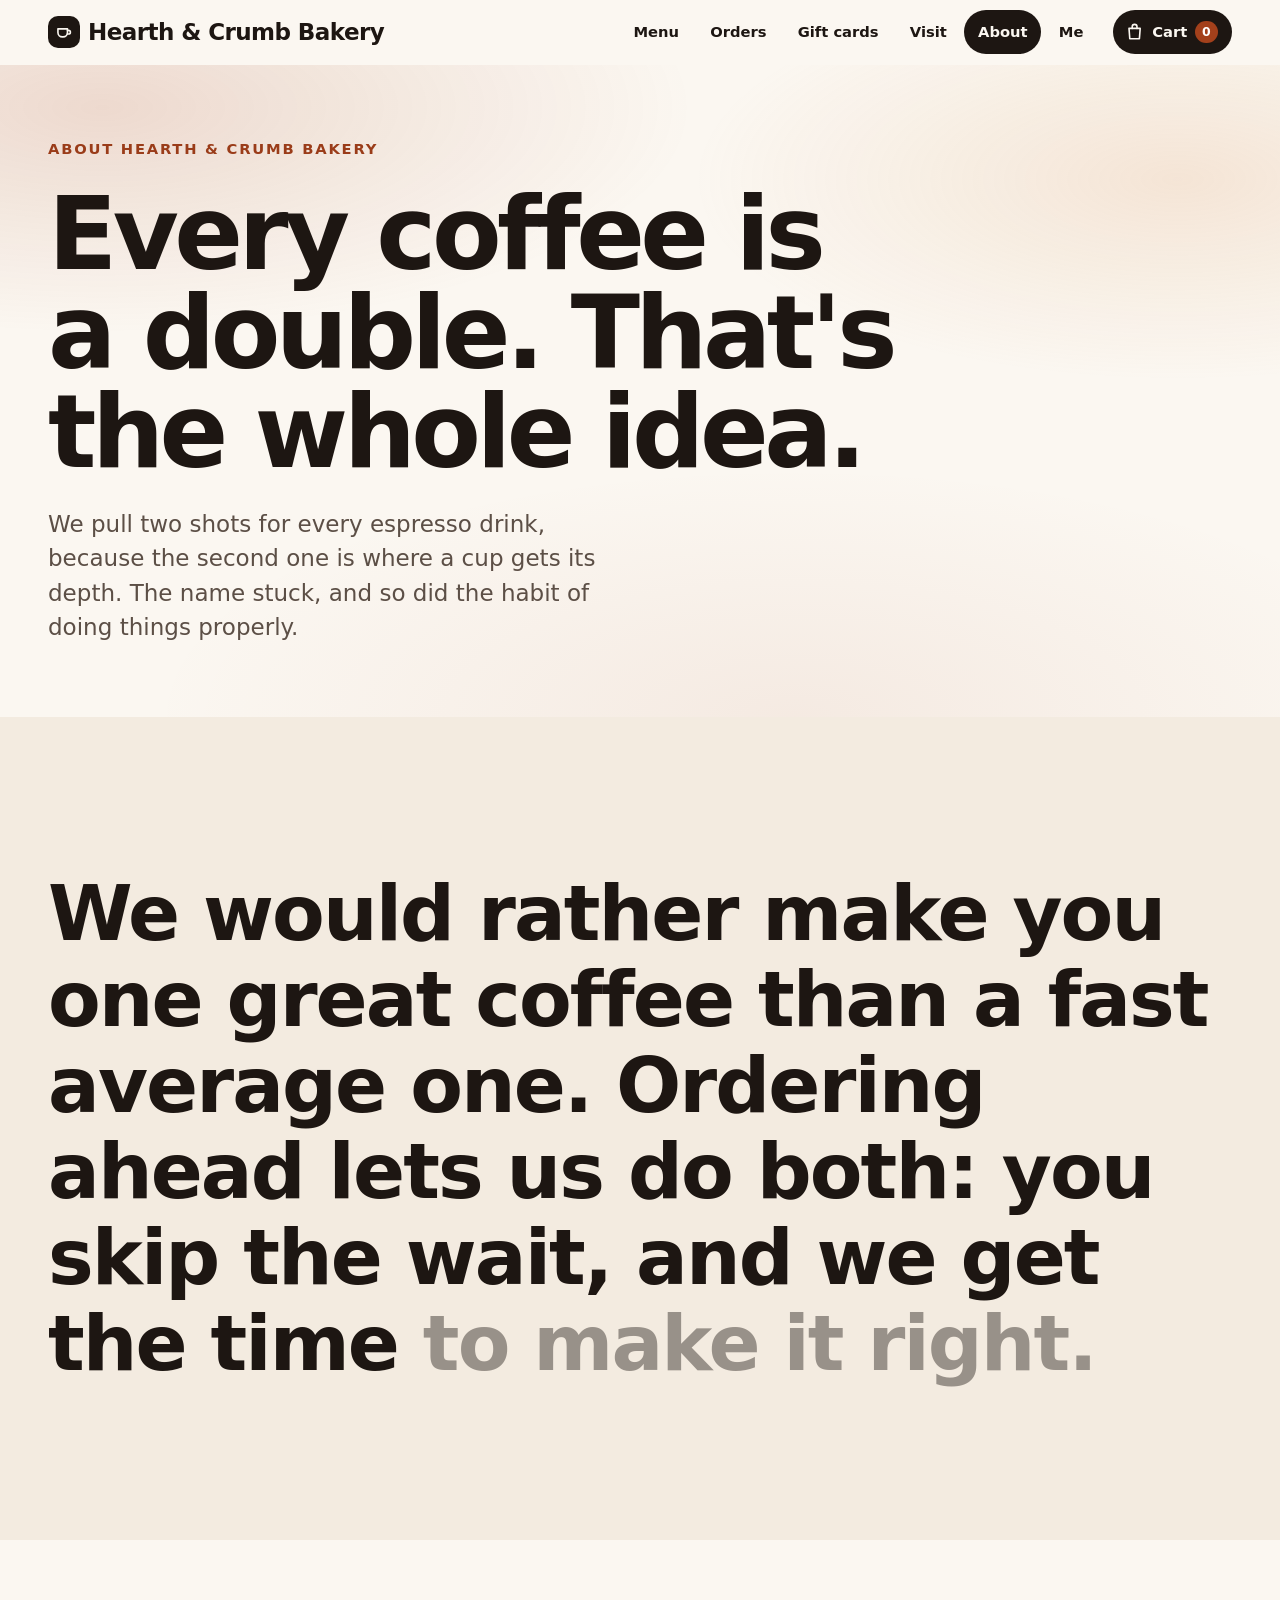
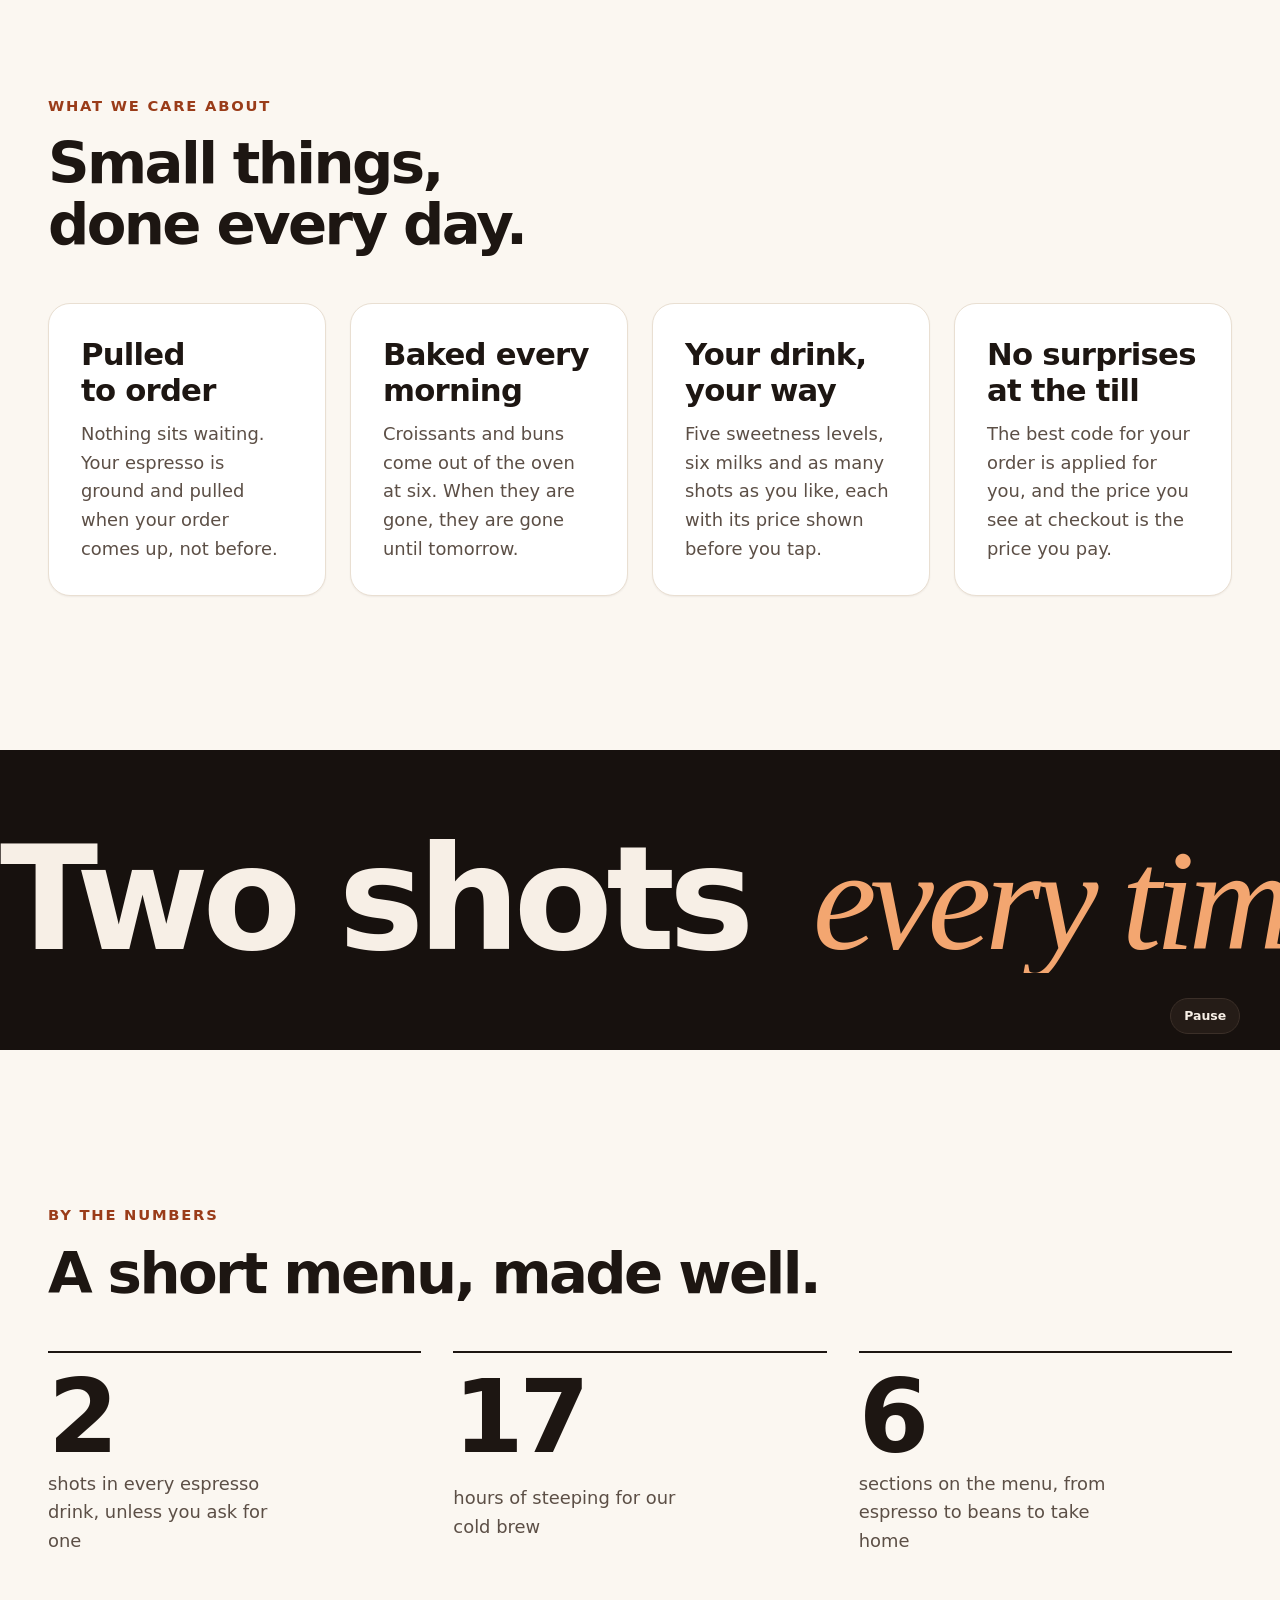
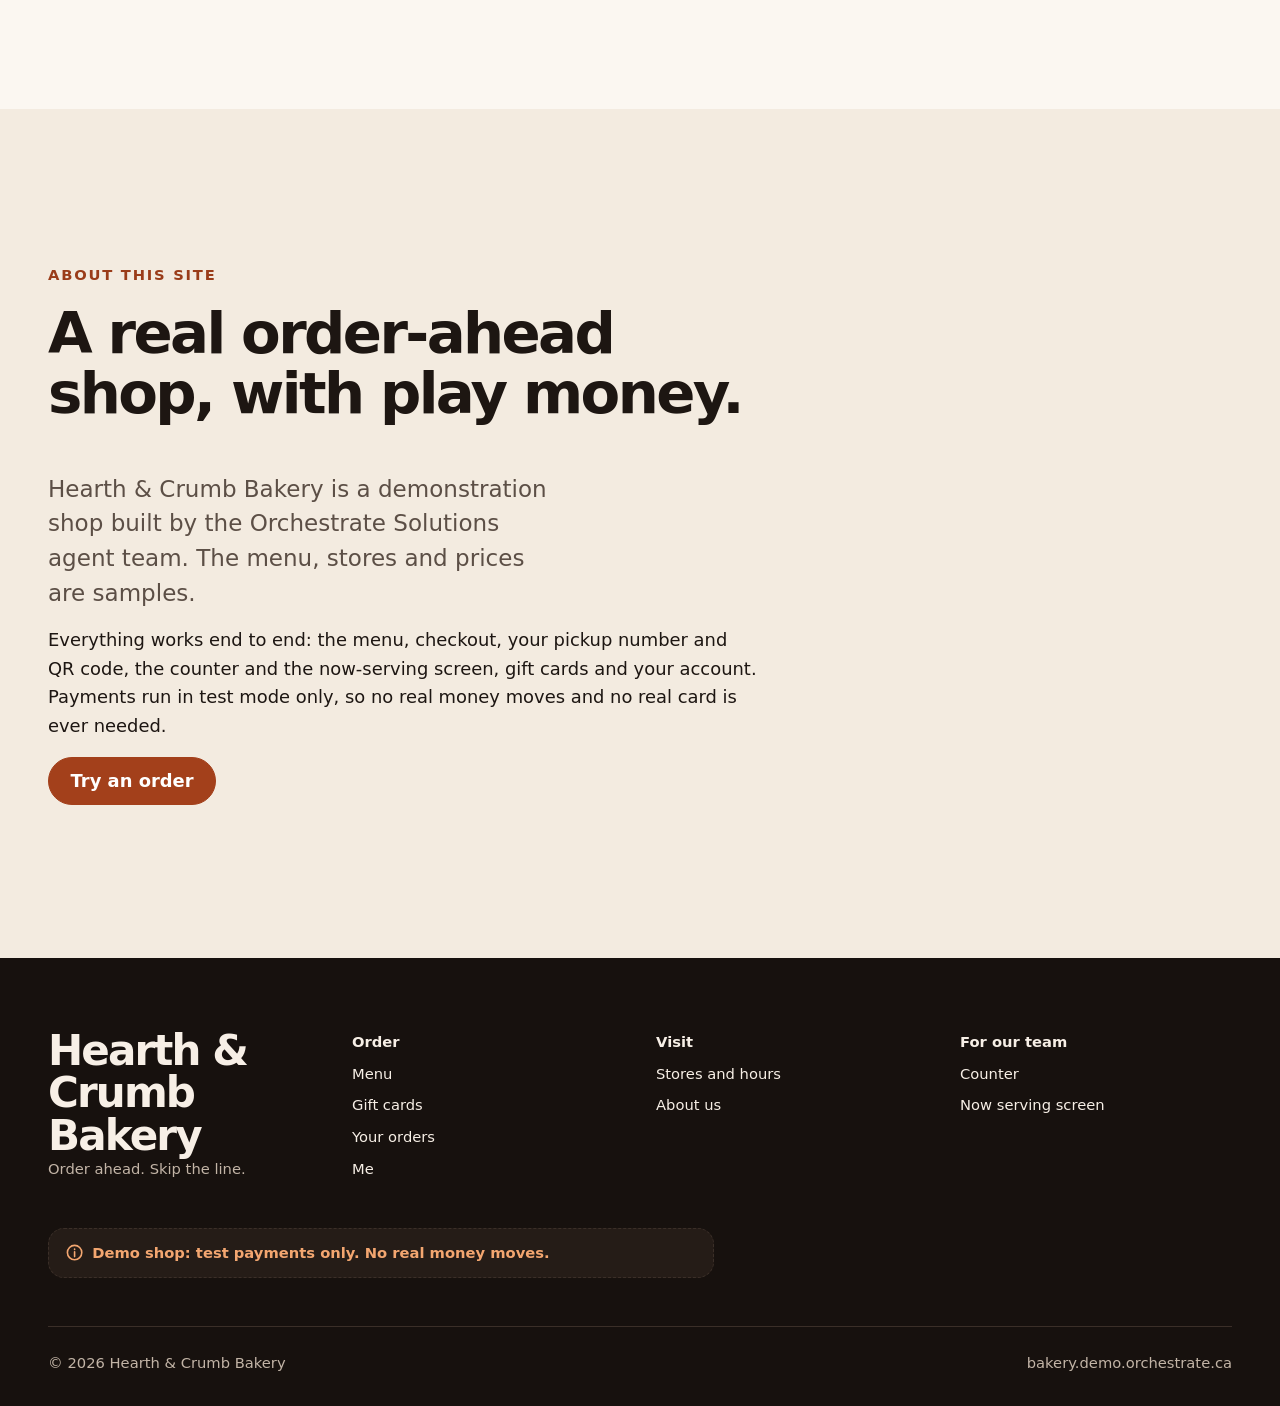
==== pages/about.html @ 9fc87c6e "Scaffold from the shop kit: pages, styles, scripts and the order-ahead shop" ====
<!doctype html>
<html lang="en">
<head>
  <meta charset="utf-8">
  <meta name="viewport" content="width=device-width, initial-scale=1, viewport-fit=cover">
  <title>About · Hearth & Crumb Bakery</title>
  <meta name="description" content="The story of Hearth & Crumb Bakery: why we pull every shot to order and built a way to skip the line.">
  <!-- "JavaScript on" before first paint (reveal effects start hidden instead of flashing), and a page-to-page
       transition the browser skips is not reported as an error. -->
  <script>document.documentElement.classList.add('js');addEventListener('pagereveal',function(e){var v=e.viewTransition;if(v){v.ready.catch(function(){});v.finished.catch(function(){});}});</script>
  <link rel="stylesheet" href="../css/tokens.css">
  <link rel="stylesheet" href="../css/layout.css">
  <link rel="stylesheet" href="../css/site.css">
  <link rel="stylesheet" href="../css/shop/core.css">
  <script src="../js/motion.js" defer></script>
  <script src="../js/nav.js" defer></script>
  <script src="../js/app.js" defer></script>
  <script src="../js/shop/core.js" defer></script>
  <script src="../js/shop/cart.js" defer></script>
</head>
<body data-tab="home">
  <a class="skip-link" href="#main">Skip to content</a>

  <!-- Page shell (UI/UX): the same header on every page. The tab bar on phones is drawn by js/shop/core.js. -->
  <header class="site-header">
    <div class="site-header__inner">
      <a class="brand" href="../index.html">
        <span class="brand__mark" aria-hidden="true"><svg viewBox="0 0 24 24" fill="none" stroke="currentColor" stroke-width="2.2" stroke-linecap="round" stroke-linejoin="round"><path d="M4 8h13v5a6 6 0 0 1-6 6h-1a6 6 0 0 1-6-6z"/><path d="M17 10h1.5a2.5 2.5 0 0 1 0 5H17"/></svg></span>
        Hearth & Crumb Bakery
      </a>
      <nav class="site-nav" aria-label="Main">
        <button class="nav-toggle" type="button" aria-expanded="false" aria-controls="site-menu" aria-label="Open the site menu"><span class="nav-toggle__bars"></span></button>
        <ul class="site-nav__list" id="site-menu">
          <li><a class="site-nav__link" href="menu.html">Menu</a></li>
          <li><a class="site-nav__link" href="order.html">Orders</a></li>
          <li><a class="site-nav__link" href="gift-cards.html">Gift cards</a></li>
          <li><a class="site-nav__link" href="visit.html">Visit</a></li>
          <li><a class="site-nav__link" href="about.html">About</a></li>
          <li><a class="site-nav__link" href="account.html">Me</a></li>
        </ul>
      </nav>
      <a class="cart-link" href="checkout.html" data-cart-open>
        <svg class="icon" viewBox="0 0 24 24" fill="none" stroke="currentColor" stroke-width="2" stroke-linecap="round" stroke-linejoin="round" aria-hidden="true"><path d="M5 8h14l-1 13H6z"/><path d="M9 8V6a3 3 0 0 1 6 0v2"/></svg>
        <span>Cart</span><span class="cart-link__count" data-cart-count>0</span>
      </a>
    </div>
  </header>

  <main id="main">
    <section class="hero page-hero" aria-labelledby="about-title">
      <div class="container hero__inner">
        <span class="kicker" data-reveal>About Hearth & Crumb Bakery</span>
        <h1 class="hero__title" id="about-title" data-split>Every coffee is a double. That's the whole idea.</h1>
        <p class="lead" data-reveal>We pull two shots for every espresso drink, because the second one is where a cup gets its depth. The name stuck, and so did the habit of doing things properly.</p>
      </div>
    </section>

    <section class="section section--soft" aria-label="What we believe">
      <div class="container">
        <p class="statement" data-fill>We would rather make you one great coffee than a fast average one. Ordering ahead lets us do both: you skip the wait, and we get the time to make it right.</p>
      </div>
    </section>

    <section class="section" aria-labelledby="care-title">
      <div class="container">
        <div class="section-head">
          <span class="kicker">What we care about</span>
          <h2 class="mask" id="care-title"><span class="mask__line"><span>Small things,</span></span> <span class="mask__line"><span>done every day.</span></span></h2>
        </div>
        <div class="grid" data-reveal-group>
          <article class="tile"><h3>Pulled to order</h3><p>Nothing sits waiting. Your espresso is ground and pulled when your order comes up, not before.</p></article>
          <article class="tile"><h3>Baked every morning</h3><p>Croissants and buns come out of the oven at six. When they are gone, they are gone until tomorrow.</p></article>
          <article class="tile"><h3>Your drink, your way</h3><p>Five sweetness levels, six milks and as many shots as you like, each with its price shown before you tap.</p></article>
          <article class="tile"><h3>No surprises at the till</h3><p>The best code for your order is applied for you, and the price you see at checkout is the price you pay.</p></article>
        </div>
      </div>
    </section>

    <section class="section section--dark marquee-band" data-marquee aria-label="Our habits">
      <div class="marquee">
        <div class="marquee__track">
          <div class="marquee__group"><span>Two shots</span><span>every time</span><span>Baked at six</span><span>no queue</span><span>Two shots</span><span>every time</span></div>
          <div class="marquee__group" aria-hidden="true"><span>Two shots</span><span>every time</span><span>Baked at six</span><span>no queue</span><span>Two shots</span><span>every time</span></div>
        </div>
      </div>
      <button class="marquee__toggle" type="button" data-marquee-toggle aria-pressed="false">Pause</button>
    </section>

    <section class="section" aria-labelledby="numbers-title">
      <div class="container">
        <div class="section-head">
          <span class="kicker">By the numbers</span>
          <h2 id="numbers-title" data-reveal>A short menu, made well.</h2>
        </div>
        <div class="stats" data-reveal-group>
          <div class="stat"><span class="stat__num" data-count>2</span><span class="stat__label">shots in every espresso drink, unless you ask for one</span></div>
          <div class="stat"><span class="stat__num" data-count>18</span><span class="stat__label">hours of steeping for our cold brew</span></div>
          <div class="stat"><span class="stat__num" data-count>6</span><span class="stat__label">sections on the menu, from espresso to beans to take home</span></div>
        </div>
      </div>
    </section>

    <section class="section section--soft" aria-labelledby="demo-title">
      <div class="container about-demo">
        <div class="section-head">
          <span class="kicker">About this site</span>
          <h2 id="demo-title" data-reveal>A real order-ahead shop, with play money.</h2>
        </div>
        <div class="stack" data-reveal>
          <p class="lead">Hearth & Crumb Bakery is a demonstration shop built by the Orchestrate Solutions agent team. The menu, stores and prices are samples.</p>
          <p>Everything works end to end: the menu, checkout, your pickup number and QR code, the counter and the now-serving screen, gift cards and your account. Payments run in test mode only, so no real money moves and no real card is ever needed.</p>
          <p><a class="btn btn--primary" href="menu.html">Try an order</a></p>
        </div>
      </div>
    </section>
  </main>

  <footer class="site-footer">
    <div class="container">
      <div class="footer-grid">
        <div><p class="footer-brand">Hearth & Crumb Bakery</p><p>Order ahead. Skip the line.</p></div>
        <div>
          <p class="footer-title">Order</p>
          <ul class="footer-list">
            <li><a class="link" href="menu.html">Menu</a></li>
            <li><a class="link" href="gift-cards.html">Gift cards</a></li>
            <li><a class="link" href="order.html">Your orders</a></li>
            <li><a class="link" href="account.html">Me</a></li>
          </ul>
        </div>
        <div>
          <p class="footer-title">Visit</p>
          <ul class="footer-list">
            <li><a class="link" href="visit.html">Stores and hours</a></li>
            <li><a class="link" href="about.html">About us</a></li>
          </ul>
        </div>
        <div>
          <p class="footer-title">For our team</p>
          <ul class="footer-list">
            <li><a class="link" href="counter.html">Counter</a></li>
            <li><a class="link" href="board.html">Now serving screen</a></li>
          </ul>
        </div>
      </div>
      <p class="demo-note"><svg class="icon" viewBox="0 0 24 24" fill="none" stroke="currentColor" stroke-width="2" stroke-linecap="round" aria-hidden="true"><circle cx="12" cy="12" r="9"/><path d="M12 11v6M12 7.5v.5"/></svg>Demo shop: test payments only. No real money moves.</p>
      <div class="footer-note"><span>&copy; <span data-year>2026</span> Hearth & Crumb Bakery</span><span>bakery.demo.orchestrate.ca</span></div>
    </div>
  </footer>
</body>
</html>
---- css/tokens.css ----
/* =====================================================================================================================
   tokens.css: the shop's whole look, as custom properties. Owner: Designer.

   This file replaces the base kit's tokens.css in a shop. Every stylesheet (layout.css, site.css and css/shop/*.css)
   reads ONLY these variables, so a new palette, type scale or motion feel is a change here and nowhere else.

   Contrast (WCAG AA) on --color-bg and --color-surface: --color-ink 16.7:1, --color-ink-muted 7.4:1,
   --color-accent-ink 6.5:1, white on --color-accent 6.3:1, --color-on-dark on --color-dark 16.4:1. --color-ink-faint
   (3.3:1) is for large type only. Gift card designs pair each background with an ink of 4.5:1 or more.
   ===================================================================================================================== */

:root {
  color-scheme: light;

  /* ---- Colour: warm paper, espresso neutrals and ONE accent (burnt caramel) -------------------------------------- */
  --color-bg: #fbf7f1;
  --color-surface: #ffffff;
  --color-surface-2: #f3ebe0;
  --color-ink: #1d1612;
  --color-ink-muted: #5c4f46;
  --color-ink-faint: #93857a;
  --color-line: #e9dfd2;
  --color-line-strong: #cbbcab;

  --color-accent: #a3401b;
  --color-accent-hover: #873416;
  --color-on-accent: #ffffff;
  --color-accent-soft: #f7e5d9;
  --color-accent-ink: #9a3c19;

  --color-dark: #17110e;
  --color-dark-2: #251c17;
  --color-on-dark: #f7efe6;
  --color-on-dark-muted: #c2b4a6;
  --color-accent-on-dark: #f3a670;
  --color-line-dark: #3b2f28;

  --color-success: #1b6a3d;  --color-success-soft: #e2f1e7;
  --color-warning: #875200;  --color-warning-soft: #fbefd6;
  --color-danger:  #b42318;  --color-danger-soft:  #fde8e5;

  --color-focus: #a3401b;
  --color-backdrop: rgb(23 17 14 / 0.52);
  --color-selection: #f3d3bd;

  --gradient-text: linear-gradient(100deg, var(--color-ink) 15%, var(--color-accent) 50%, var(--color-ink) 85%);
  --gradient-glow: radial-gradient(55% 45% at 15% 15%, rgb(163 64 27 / 0.16), transparent 70%),
                   radial-gradient(45% 40% at 85% 25%, rgb(214 148 92 / 0.18), transparent 70%),
                   radial-gradient(60% 50% at 60% 100%, rgb(163 64 27 / 0.07), transparent 70%);

  /* ---- Shop states ------------------------------------------------------------------------------------------------ */
  --color-status-received: var(--color-ink);
  --color-status-making: var(--color-warning);
  --color-status-making-soft: var(--color-warning-soft);
  --color-status-ready: var(--color-success);
  --color-status-ready-soft: var(--color-success-soft);
  --color-status-done: var(--color-ink-muted);
  --color-sold-out: var(--color-ink-muted);
  --color-badge: var(--color-ink);
  --color-on-badge: var(--color-bg);

  /* ---- Gift card designs (ids match shop/catalog.json giftCards.designs) ------------------------------------------- */
  --gift-default-bg: linear-gradient(140deg, #a3401b 0%, #5e2410 100%);
  --gift-default-ink: #fff7f0;
  --gift-thanks-bg: linear-gradient(140deg, #f7dcc3 0%, #eab184 100%);
  --gift-thanks-ink: #2b1a10;
  --gift-birthday-bg: linear-gradient(140deg, #7a1d3a 0%, #b83b62 100%);
  --gift-birthday-ink: #fff2f5;
  --gift-congrats-bg: linear-gradient(140deg, #123528 0%, #2c6549 100%);
  --gift-congrats-ink: #f1f7ec;
  --gift-break-bg: linear-gradient(140deg, #1d1612 0%, #4a3326 100%);
  --gift-break-ink: #f7efe6;

  /* ---- Type: system fonts only ------------------------------------------------------------------------------------ */
  --font-sans: system-ui, -apple-system, "Segoe UI", Roboto, "Helvetica Neue", Arial, sans-serif;
  --font-display: var(--font-sans);
  --font-serif: "Iowan Old Style", "Palatino Linotype", Palatino, "Book Antiqua", Georgia, serif;
  --font-mono: ui-monospace, "SF Mono", "Cascadia Mono", Consolas, "Liberation Mono", monospace;

  --step--2: clamp(0.72rem, 0.7rem + 0.1vw, 0.78rem);
  --step--1: clamp(0.84rem, 0.81rem + 0.15vw, 0.92rem);
  --step-0:  clamp(1rem, 0.96rem + 0.2vw, 1.12rem);
  --step-1:  clamp(1.18rem, 1.08rem + 0.45vw, 1.45rem);
  --step-2:  clamp(1.4rem, 1.2rem + 0.9vw, 1.95rem);
  --step-3:  clamp(1.7rem, 1.35rem + 1.6vw, 2.7rem);
  --step-4:  clamp(2.05rem, 1.45rem + 2.7vw, 3.7rem);
  --step-5:  clamp(2.5rem, 1.6rem + 4vw, 5rem);
  --step-6:  clamp(3rem, 1.7rem + 5.8vw, 6.5rem);
  --step-7:  clamp(3.6rem, 1.4rem + 9.5vw, 10rem);
  --step-story: clamp(1.5rem, 1.2rem + 1.2vw, 2.4rem);
  --step-pickup: clamp(5.5rem, 3rem + 14vw, 11rem);     /* the big pickup number */
  --step-board: clamp(3.5rem, 1rem + 8vw, 9rem);        /* numbers on the now-serving screen */

  --weight-regular: 400;
  --weight-medium: 500;
  --weight-semibold: 600;
  --weight-bold: 700;
  --weight-black: 800;

  --leading-tight: 1.02;
  --leading-snug: 1.18;
  --leading-body: 1.6;
  --tracking-display: -0.045em;
  --tracking-tight: -0.025em;
  --tracking-wide: 0.12em;

  /* ---- Space ------------------------------------------------------------------------------------------------------ */
  --space-3xs: 0.25rem;
  --space-2xs: 0.5rem;
  --space-xs: 0.75rem;
  --space-s: 1rem;
  --space-m: 1.5rem;
  --space-l: 2rem;
  --space-xl: 3rem;
  --space-2xl: 4.5rem;
  --space-3xl: 6.5rem;
  --section-space: clamp(5rem, 12vw, 10rem);
  --gutter: clamp(1rem, 4vw, 2.5rem);

  /* ---- Shape ------------------------------------------------------------------------------------------------------ */
  --radius-xs: 6px;
  --radius-s: 10px;
  --radius-m: 16px;
  --radius-l: 22px;
  --radius-xl: 30px;
  --radius-pill: 999px;

  --shadow-xs: 0 1px 2px rgb(29 22 18 / 0.06);
  --shadow-s: 0 1px 2px rgb(29 22 18 / 0.05), 0 4px 12px -4px rgb(29 22 18 / 0.12);
  --shadow-m: 0 2px 4px rgb(29 22 18 / 0.04), 0 14px 32px -12px rgb(29 22 18 / 0.24);
  --shadow-l: 0 4px 8px rgb(29 22 18 / 0.05), 0 30px 70px -24px rgb(29 22 18 / 0.42);
  --shadow-glow: 0 12px 36px -12px rgb(163 64 27 / 0.55);

  /* ---- Layout ----------------------------------------------------------------------------------------------------- */
  --container: 74rem;
  --container-narrow: 46rem;
  --container-app: 70rem;    /* app screens on a desktop: centred and comfortable */
  --measure: 65ch;
  --header-h: 4rem;
  --tabbar-h: 4.25rem;

  /* ---- Motion ----------------------------------------------------------------------------------------------------- */
  --ease-out: cubic-bezier(0.2, 0.7, 0.2, 1);
  --ease-in-out: cubic-bezier(0.65, 0, 0.35, 1);
  --dur-1: 160ms;
  --dur-2: 320ms;
  --dur-3: 700ms;
  --dur-4: 900ms;
  --stagger: 60ms;
  --marquee-speed: 52s;
  --rotate-every: 2200ms;
  --reveal-shift: 28px;
  --reveal-blur: 8px;

  /* ---- Layers ----------------------------------------------------------------------------------------------------- */
  --z-header: 50;
  --z-bar: 55;
  --z-tabbar: 60;
  --z-toast: 90;
  --z-progress: 100;
}
---- css/layout.css ----
/* =====================================================================================================================
   layout.css: the page shell (header, nav, footer, sections, grids) and the website standard's motion classes.
   Owner: UI/UX (together with js/nav.js and js/motion.js).

   Mobile first: the base rules are for a phone; wider screens add to them at 720px and 960px.
   Motion: hidden "before" states apply only when JavaScript runs (html.js) and the visitor allows motion, so every
   word is readable without JavaScript and with prefers-reduced-motion: reduce.
   ===================================================================================================================== */

/* ---- Containers ---------------------------------------------------------------------------------------------------- */
.container { width: min(100% - 2 * var(--gutter), var(--container)); margin-inline: auto; }
.container--narrow { width: min(100% - 2 * var(--gutter), var(--container-narrow)); margin-inline: auto; }

/* ---- Header and navigation --------------------------------------------------------------------------------------- */
.site-header {
  position: sticky;
  top: 0;
  z-index: var(--z-header);
  background: color-mix(in srgb, var(--color-bg) 86%, transparent);
  -webkit-backdrop-filter: saturate(1.4) blur(14px);
  backdrop-filter: saturate(1.4) blur(14px);
  border-bottom: 1px solid transparent;
  transition: border-color var(--dur-2) var(--ease-out), box-shadow var(--dur-2) var(--ease-out);
  view-transition-name: site-header;
}
.site-header.is-scrolled { border-bottom-color: var(--color-line); box-shadow: var(--shadow-xs); }
.site-header__inner {
  display: flex;
  flex-wrap: wrap;               /* without JavaScript the phone nav simply wraps under the brand */
  align-items: center;
  gap: var(--space-2xs) var(--space-s);
  min-height: var(--header-h);
  width: min(100% - 2 * var(--gutter), var(--container));
  margin-inline: auto;
}
.brand {
  display: inline-flex;
  align-items: center;
  gap: var(--space-2xs);
  margin-right: auto;
  color: var(--color-ink);
  font-weight: var(--weight-black);
  font-size: var(--step-1);
  letter-spacing: var(--tracking-tight);
  text-decoration: none;
  white-space: nowrap;
}
.brand:hover { color: var(--color-ink); }
.brand__mark {
  display: grid;
  place-items: center;
  width: 2rem; height: 2rem;
  border-radius: var(--radius-s);
  background: var(--color-ink);
  color: var(--color-bg);
}
.brand__mark svg { width: 1.1rem; height: 1.1rem; }

.site-nav { display: contents; }
.site-nav__list { display: flex; flex-wrap: wrap; gap: var(--space-3xs); list-style: none; margin: 0; padding: 0; }
.site-nav__link {
  display: inline-flex;
  align-items: center;
  min-height: 44px;
  padding: 0.4rem 0.85rem;
  border-radius: var(--radius-pill);
  color: var(--color-ink);
  font-weight: var(--weight-semibold);
  font-size: var(--step--1);
  text-decoration: none;
  transition: background-color var(--dur-1) var(--ease-out);
}
.site-nav__link:hover { background: var(--color-surface-2); color: var(--color-ink); }
.site-nav__link[aria-current="page"] { background: var(--color-ink); color: var(--color-bg); }

.nav-toggle {
  display: none;
  align-items: center;
  justify-content: center;
  width: 44px; height: 44px;
  border: 1px solid var(--color-line);
  border-radius: var(--radius-pill);
  background: var(--color-surface);
  color: var(--color-ink);
}
.nav-toggle__bars, .nav-toggle__bars::before, .nav-toggle__bars::after {
  display: block; width: 18px; height: 2px; border-radius: 2px; background: currentColor;
  transition: transform var(--dur-2) var(--ease-out), opacity var(--dur-1);
}
.nav-toggle__bars { position: relative; }
.nav-toggle__bars::before, .nav-toggle__bars::after { content: ""; position: absolute; left: 0; }
.nav-toggle__bars::before { transform: translateY(-6px); }
.nav-toggle__bars::after { transform: translateY(6px); }
.nav-toggle[aria-expanded="true"] .nav-toggle__bars { background: transparent; }
.nav-toggle[aria-expanded="true"] .nav-toggle__bars::before { transform: rotate(45deg); background: var(--color-ink); }
.nav-toggle[aria-expanded="true"] .nav-toggle__bars::after { transform: rotate(-45deg); background: var(--color-ink); }

/* Phones with JavaScript: the list folds into a panel under the header. */
@media (max-width: 959.98px) {
  .js .nav-toggle { display: inline-flex; order: 3; }
  .js .site-nav__list {
    position: absolute;
    top: 100%;
    left: 0; right: 0;
    flex-direction: column;
    gap: 0;
    padding: var(--space-2xs) var(--gutter) var(--space-s);
    background: var(--color-bg);
    border-bottom: 1px solid var(--color-line);
    box-shadow: var(--shadow-m);
    opacity: 0;
    transform: translateY(-8px);
    visibility: hidden;
    transition: opacity var(--dur-2) var(--ease-out), transform var(--dur-2) var(--ease-out), visibility 0s linear var(--dur-2);
  }
  .js .site-nav__list.is-open { opacity: 1; transform: none; visibility: visible; transition-delay: 0s; }
  .js .site-nav__link { width: 100%; min-height: 48px; font-size: var(--step-0); border-radius: var(--radius-s); }
}
@media (min-width: 960px) {
  .site-header__inner { flex-wrap: nowrap; }
  .site-nav__list { gap: var(--space-3xs); }
}

/* ---- Sections ----------------------------------------------------------------------------------------------------- */
main { display: block; }
.section { padding-block: var(--section-space); position: relative; }
.section--tight { padding-block: calc(var(--section-space) * 0.6); }
.section--soft { background: var(--color-surface-2); }
.section--dark, .on-dark { background: var(--color-dark); color: var(--color-on-dark); }
.section--dark .muted, .section--dark .lead, .on-dark .muted, .on-dark .lead { color: var(--color-on-dark-muted); }
.section--dark .kicker, .on-dark .kicker { color: var(--color-accent-on-dark); }
.section--dark a:not(.btn), .on-dark a:not(.btn) { color: var(--color-on-dark); }
.section-head { display: grid; gap: var(--space-s); margin-bottom: var(--space-xl); max-width: 52rem; }
.section-head--center { margin-inline: auto; text-align: center; justify-items: center; }

/* ---- Hero: full screen, headline revealed word by word ---------------------------------------------------------- */
.hero {
  position: relative;
  isolation: isolate;
  display: grid;
  align-content: center;
  min-height: 100vh;
  min-height: 100svh;
  padding-block: var(--space-2xl);
  overflow: hidden;
}
.hero::before {
  content: "";
  position: absolute;
  inset: -10% -10% 0;
  z-index: -1;
  background: var(--gradient-glow);
  pointer-events: none;
}
.hero__inner { display: grid; gap: var(--space-m); }
.hero__title { font-size: var(--step-6); line-height: 0.98; letter-spacing: var(--tracking-display); max-width: 15ch; }
.hero__actions { display: flex; flex-wrap: wrap; gap: var(--space-xs); margin-top: var(--space-2xs); }
.hero__scroll {
  position: absolute;
  left: 50%;
  bottom: var(--space-m);
  transform: translateX(-50%);
  font-size: var(--step--1);
  color: var(--color-ink-muted);
  text-decoration: none;
}

/* ---- Grids and tiles --------------------------------------------------------------------------------------------- */
.grid { display: grid; gap: var(--space-m); grid-template-columns: repeat(auto-fit, minmax(min(100%, 16rem), 1fr)); }
.grid--2 { grid-template-columns: repeat(auto-fit, minmax(min(100%, 22rem), 1fr)); }
.split { display: grid; gap: var(--space-xl); align-items: center; }
@media (min-width: 900px) { .split { grid-template-columns: 1fr 1fr; } }

.tile {
  display: grid;
  gap: var(--space-xs);
  align-content: start;
  padding: var(--space-l);
  border: 1px solid var(--color-line);
  border-radius: var(--radius-l);
  background: var(--color-surface);
  box-shadow: var(--shadow-xs);
  transition: transform var(--dur-2) var(--ease-out), box-shadow var(--dur-2) var(--ease-out);
}
.tile:hover { transform: translateY(-4px); box-shadow: var(--shadow-m); }
.tile h3 { font-size: var(--step-2); }
.tile .btn { justify-self: start; margin-top: var(--space-2xs); }
.tile p { color: var(--color-ink-muted); }
.section--dark .tile { background: var(--color-dark-2); border-color: var(--color-line-dark); }
.section--dark .tile p { color: var(--color-on-dark-muted); }

/* ---- Numbers that count up --------------------------------------------------------------------------------------- */
.stats { display: grid; gap: var(--space-l); grid-template-columns: repeat(auto-fit, minmax(min(100%, 13rem), 1fr)); }
.stat { display: grid; gap: var(--space-3xs); border-top: 2px solid currentColor; padding-top: var(--space-s); }
.stat__num {
  font-size: var(--step-6);
  font-weight: var(--weight-black);
  line-height: 0.95;
  letter-spacing: var(--tracking-display);
  font-variant-numeric: tabular-nums;
}
.stat__label { color: var(--color-ink-muted); max-width: 22ch; }
.section--dark .stat__label { color: var(--color-on-dark-muted); }

/* ---- Footer ------------------------------------------------------------------------------------------------------ */
.site-footer {
  background: var(--color-dark);
  color: var(--color-on-dark-muted);
  padding-block: var(--space-2xl) var(--space-l);
  font-size: var(--step--1);
}
.site-footer a { color: var(--color-on-dark); }
.footer-grid { display: grid; gap: var(--space-l); grid-template-columns: repeat(auto-fit, minmax(min(100%, 12rem), 1fr)); }
.footer-brand { color: var(--color-on-dark); font-size: var(--step-3); font-weight: var(--weight-black); letter-spacing: var(--tracking-display); line-height: 1; }
.footer-list { list-style: none; padding: 0; display: grid; gap: var(--space-2xs); }
.footer-title { color: var(--color-on-dark); font-weight: var(--weight-bold); margin-bottom: var(--space-2xs); }
.footer-note {
  display: flex; flex-wrap: wrap; justify-content: space-between; gap: var(--space-xs);
  margin-top: var(--space-xl); padding-top: var(--space-m);
  border-top: 1px solid var(--color-line-dark);
}

/* =====================================================================================================================
   Motion and signature moments (driven by js/motion.js)
   ===================================================================================================================== */

/* Reading-progress bar (motion.js adds it to marketing pages) */
.progress-bar {
  position: fixed;
  inset: 0 0 auto 0;
  z-index: var(--z-progress);
  height: 3px;
  background: var(--color-accent);
  transform-origin: 0 50%;
  transform: scaleX(var(--progress, 0));
  pointer-events: none;
}

/* Word and line wrappers created by motion.js */
.split-word { display: inline-block; }
.split-word > span { display: inline-block; }
.mask__line { display: block; overflow: hidden; padding-bottom: 0.08em; margin-bottom: -0.08em; }
.mask__line > span { display: block; }

/* The kinetic rotating word: only the current word takes space (no gap after short words); the others sit on top */
.rotator { position: relative; display: inline-block; white-space: nowrap; }
.rotator__word { display: inline-block; }
.rotator__word:not(.is-current) { position: absolute; left: 0; top: 0; visibility: hidden; }

/* Dark band with a giant, slow marquee */
.marquee-band { position: relative; padding-block: clamp(2.5rem, 6vw, 5rem); overflow: hidden; }
.marquee { overflow: hidden; }
.marquee__track { display: flex; width: max-content; }
.marquee__group {
  display: flex;
  flex-shrink: 0;
  align-items: baseline;
  gap: 0.45em;
  padding-right: 0.45em;
  font-size: var(--step-7);
  font-weight: var(--weight-black);
  letter-spacing: var(--tracking-display);
  line-height: 1;
  white-space: nowrap;
}
.marquee__group > span:nth-child(even) { color: var(--color-accent-on-dark); font-family: var(--font-serif); font-style: italic; font-weight: var(--weight-regular); }
.marquee__toggle {
  position: absolute;
  right: var(--gutter);
  bottom: var(--space-s);
  min-height: 36px;
  padding: 0.3rem 0.8rem;
  border: 1px solid var(--color-line-dark);
  border-radius: var(--radius-pill);
  background: var(--color-dark-2);
  color: var(--color-on-dark);
  font-size: var(--step--2);
  font-weight: var(--weight-bold);
}

/* A big statement paragraph whose words fill from muted to full colour as you scroll */
.statement {
  font-size: var(--step-4);
  font-weight: var(--weight-black);
  line-height: 1.12;
  letter-spacing: var(--tracking-tight);
  max-width: 26ch;
}
@media (min-width: 960px) { .statement { font-size: var(--step-5); max-width: 24ch; } }

/* Sticky scrollytelling: a giant changing word beside large step text */
.scrolly { display: grid; gap: var(--space-l); }
.scrolly__aside {
  position: sticky;
  top: var(--header-h);
  z-index: 1;
  padding-block: var(--space-s);
  background: var(--scrolly-bg, var(--color-bg));
}
.scrolly__word {
  display: block;
  font-size: var(--step-6);
  font-weight: var(--weight-black);
  letter-spacing: var(--tracking-display);
  line-height: 0.9;
}
.scrolly__count { display: block; margin-top: var(--space-2xs); font-size: var(--step--1); font-weight: var(--weight-bold); color: var(--color-ink-muted); }
.scrolly__steps { display: grid; gap: 0; list-style: none; margin: 0; padding: 0; }
.scrolly__step {
  display: grid;
  align-content: center;
  gap: var(--space-xs);
  min-height: 62vh;
  padding-block: var(--space-xl);
  font-size: var(--step-story);
  font-weight: var(--weight-bold);
  line-height: 1.22;
  letter-spacing: var(--tracking-tight);
}
.scrolly__step p { max-width: 24ch; }
.scrolly__step small { font-size: var(--step-0); font-weight: var(--weight-regular); color: var(--color-ink-muted); letter-spacing: 0; line-height: var(--leading-body); max-width: 40ch; }
@media (min-width: 900px) {
  .scrolly { grid-template-columns: minmax(0, 1fr) minmax(0, 1fr); gap: var(--space-2xl); }
  .scrolly__aside { top: calc(var(--header-h) + 12vh); align-self: start; padding: 0; background: none; }
  .scrolly__word { font-size: var(--step-7); }
  .scrolly__step { min-height: 60vh; }
  .scrolly__step:last-child { min-height: 45vh; }
}
.section--dark .scrolly__aside { --scrolly-bg: var(--color-dark); }
.section--soft .scrolly__aside { --scrolly-bg: var(--color-surface-2); }
.section--dark .scrolly__step small, .section--dark .scrolly__count { color: var(--color-on-dark-muted); }

/* ---- Before/after states: only with JavaScript and only when motion is allowed ------------------------------------ */
@media (prefers-reduced-motion: no-preference) {
  .js [data-reveal] {
    opacity: 0;
    transform: translateY(var(--reveal-shift));
    filter: blur(var(--reveal-blur));
    transition: opacity var(--dur-3) var(--ease-out), transform var(--dur-3) var(--ease-out), filter var(--dur-3) var(--ease-out);
    transition-delay: calc(var(--i, 0) * var(--stagger) * 1.5);
  }
  .js [data-reveal].is-in { opacity: 1; transform: none; filter: none; }

  .js [data-split]:not(.is-split) { opacity: 0; }
  .js [data-split] .split-word > span {
    opacity: 0;
    transform: translateY(0.5em);
    filter: blur(6px);
    transition: opacity var(--dur-4) var(--ease-out), transform var(--dur-4) var(--ease-out), filter var(--dur-4) var(--ease-out);
    transition-delay: calc(var(--i, 0) * var(--stagger));
  }
  .js [data-split].is-in .split-word > span { opacity: 1; transform: none; filter: none; }

  .js .mask .mask__line > span { transform: translateY(105%); transition: transform var(--dur-4) var(--ease-out); transition-delay: calc(var(--i, 0) * 110ms); }
  .js .mask.is-in .mask__line > span { transform: none; }

  .rotator__word { transition: opacity var(--dur-3) var(--ease-out), transform var(--dur-3) var(--ease-out), filter var(--dur-3) var(--ease-out); }
  .rotator__word:not(.is-current) { visibility: visible; opacity: 0; transform: translateY(0.45em); filter: blur(6px); }
  .rotator__word.is-leaving { transform: translateY(-0.45em); }

  .marquee__track { animation: marquee var(--marquee-speed) linear infinite; }
  .marquee.is-paused .marquee__track { animation-play-state: paused; }

  .js .statement .fill-word { opacity: 0.42; transition: opacity var(--dur-2) linear; }
  .js .statement .fill-word.is-lit { opacity: 1; }

  .js .scrolly__step { opacity: 0.38; transition: opacity var(--dur-3) var(--ease-out); }
  .js .scrolly__step.is-active { opacity: 1; }
  .scrolly__word.is-swapping { animation: word-in var(--dur-3) var(--ease-out); }

  .gradient-text--sweep { animation: sweep 6s var(--ease-in-out) infinite alternate; }

  [data-parallax] { will-change: transform; }
  @supports (animation-timeline: view()) {
    [data-parallax] { animation: parallax linear both; animation-timeline: view(); animation-range: cover; }
  }
}
@media (prefers-reduced-motion: reduce) {
  .marquee__track { flex-wrap: wrap; width: auto; }
  .marquee__group { flex-wrap: wrap; white-space: normal; font-size: var(--step-5); }
  .marquee__group[aria-hidden="true"], .marquee__toggle { display: none; }
}

@keyframes marquee { to { transform: translateX(-50%); } }
@keyframes word-in { from { opacity: 0; transform: translateY(18%); filter: blur(8px); } }
@keyframes sweep { from { background-position: 0% 50%; } to { background-position: 100% 50%; } }
@keyframes parallax { from { transform: translateY(var(--parallax-from, 6vh)); } to { transform: translateY(var(--parallax-to, -6vh)); } }
---- css/site.css ----
/* =====================================================================================================================
   site.css: base elements, type, links, buttons, forms and small utilities. Owner: Lead Developer.

   Reads only css/tokens.css variables. Page shell and motion live in css/layout.css (UI/UX).
   ===================================================================================================================== */

/* Page-to-page transitions on every page (same-origin navigations cross-fade where the browser supports it). */
@view-transition { navigation: auto; }

::view-transition-old(root),
::view-transition-new(root) { animation-duration: var(--dur-2); animation-timing-function: var(--ease-out); }

/* ---- Reset ---------------------------------------------------------------------------------------------------------- */
*, *::before, *::after { box-sizing: border-box; }
html { -webkit-text-size-adjust: 100%; text-size-adjust: 100%; }
body, h1, h2, h3, h4, p, figure, blockquote, dl, dd, ol, ul { margin: 0; }
ol[role="list"], ul[role="list"] { list-style: none; padding: 0; }
img, svg, video { display: block; max-width: 100%; }
svg { flex-shrink: 0; }
input, button, textarea, select { font: inherit; color: inherit; }
button { cursor: pointer; }
[hidden] { display: none !important; }

@media (prefers-reduced-motion: no-preference) {
  html { scroll-behavior: smooth; }   /* smooth anchor scrolling; never hijacks the scroll */
}
html { scroll-padding-top: calc(var(--header-h) + var(--space-s)); }

body {
  min-height: 100vh;
  min-height: 100svh;
  background: var(--color-bg);
  color: var(--color-ink);
  font-family: var(--font-sans);
  font-size: var(--step-0);
  line-height: var(--leading-body);
  text-rendering: optimizeLegibility;
  -webkit-font-smoothing: antialiased;
}

::selection { background: var(--color-selection); color: var(--color-ink); }

/* ---- Type ----------------------------------------------------------------------------------------------------------- */
h1, h2, h3, h4 {
  font-family: var(--font-display);
  font-weight: var(--weight-black);
  line-height: var(--leading-snug);
  letter-spacing: var(--tracking-tight);
  text-wrap: balance;
}
h1 { font-size: var(--step-5); line-height: var(--leading-tight); letter-spacing: var(--tracking-display); }
h2 { font-size: var(--step-4); line-height: 1.05; letter-spacing: var(--tracking-display); }
h3 { font-size: var(--step-2); }
h4 { font-size: var(--step-1); }
p, li { text-wrap: pretty; }
p { max-width: var(--measure); }
strong, b { font-weight: var(--weight-bold); }
small { font-size: var(--step--1); }

.display { font-size: var(--step-6); line-height: 0.98; letter-spacing: var(--tracking-display); font-weight: var(--weight-black); }
.lead { font-size: var(--step-1); line-height: 1.5; color: var(--color-ink-muted); max-width: 38ch; }
.kicker {
  display: inline-block;
  font-size: var(--step--1);
  font-weight: var(--weight-bold);
  letter-spacing: var(--tracking-wide);
  text-transform: uppercase;
  color: var(--color-accent-ink);
}
.muted { color: var(--color-ink-muted); }
.serif { font-family: var(--font-serif); font-weight: var(--weight-regular); font-style: italic; letter-spacing: -0.01em; }
.gradient-text {
  background: var(--gradient-text);
  background-size: 200% 100%;
  -webkit-background-clip: text;
  background-clip: text;
  color: transparent;
}
.tabular { font-variant-numeric: tabular-nums; }

/* ---- Links: a smooth underline that grows on hover ---------------------------------------------------------------- */
a { color: var(--color-accent-ink); text-underline-offset: 0.2em; text-decoration-thickness: 0.08em; }
a:hover { color: var(--color-accent-hover); }
.link {
  color: inherit;
  text-decoration: none;
  background: linear-gradient(currentColor, currentColor) no-repeat 0 100% / 0 0.08em;
  transition: background-size var(--dur-2) var(--ease-out);
}
.link:hover, .link:focus-visible { background-size: 100% 0.08em; color: inherit; }

/* ---- Focus: always visible for keyboard users ---------------------------------------------------------------------- */
:focus-visible { outline: 3px solid var(--color-focus); outline-offset: 3px; border-radius: var(--radius-xs); }
.on-dark :focus-visible, .section--dark :focus-visible { outline-color: var(--color-accent-on-dark); }

/* ---- Buttons ------------------------------------------------------------------------------------------------------- */
.btn {
  --btn-bg: var(--color-surface);
  --btn-ink: var(--color-ink);
  --btn-line: var(--color-line-strong);
  display: inline-flex;
  align-items: center;
  justify-content: center;
  gap: var(--space-2xs);
  min-height: 48px;
  padding: 0.75rem 1.35rem;
  border: 1px solid var(--btn-line);
  border-radius: var(--radius-pill);
  background: var(--btn-bg);
  color: var(--btn-ink);
  font-weight: var(--weight-bold);
  font-size: var(--step-0);
  line-height: 1.1;
  text-decoration: none;
  white-space: nowrap;
  transition: transform var(--dur-1) var(--ease-out), box-shadow var(--dur-2) var(--ease-out),
              background-color var(--dur-1) var(--ease-out);
}
.btn:hover { transform: translateY(-2px); box-shadow: var(--shadow-m); color: var(--btn-ink); }
.btn:active { transform: translateY(0) scale(0.98); box-shadow: none; }
.btn[disabled], .btn[aria-disabled="true"] { opacity: 0.5; cursor: not-allowed; transform: none; box-shadow: none; }
.btn--primary { --btn-bg: var(--color-accent); --btn-ink: var(--color-on-accent); --btn-line: var(--color-accent); }
.btn--primary:hover { --btn-bg: var(--color-accent-hover); box-shadow: var(--shadow-glow); }
.btn--ghost { --btn-bg: transparent; --btn-line: transparent; }
.btn--ghost:hover { --btn-bg: var(--color-surface-2); box-shadow: none; }
.btn--dark { --btn-bg: var(--color-ink); --btn-ink: var(--color-bg); --btn-line: var(--color-ink); }
.on-dark .btn, .section--dark .btn { --btn-bg: transparent; --btn-ink: var(--color-on-dark); --btn-line: var(--color-on-dark-muted); }
.on-dark .btn--primary, .section--dark .btn--primary { --btn-bg: var(--color-on-dark); --btn-ink: var(--color-dark); --btn-line: var(--color-on-dark); }

/* ---- Forms --------------------------------------------------------------------------------------------------------- */
label { font-weight: var(--weight-semibold); font-size: var(--step--1); }
input:not([type="radio"]):not([type="checkbox"]):not([type="range"]), select, textarea {
  width: 100%;
  min-height: 48px;
  padding: 0.7rem 0.9rem;
  border: 1px solid var(--color-line-strong);
  border-radius: var(--radius-s);
  background: var(--color-surface);
  color: var(--color-ink);
  font-size: max(16px, var(--step-0));   /* 16px+ stops phones zooming into fields */
  transition: border-color var(--dur-1) var(--ease-out), box-shadow var(--dur-1) var(--ease-out);
}
textarea { min-height: 6rem; resize: vertical; line-height: 1.5; }
input:focus-visible, select:focus-visible, textarea:focus-visible {
  outline: none;
  border-color: var(--color-accent);
  box-shadow: 0 0 0 4px var(--color-accent-soft);
}
input[aria-invalid="true"], select[aria-invalid="true"], textarea[aria-invalid="true"] { border-color: var(--color-danger); }
input[type="radio"], input[type="checkbox"] { accent-color: var(--color-accent); width: 1.15rem; height: 1.15rem; }
::placeholder { color: var(--color-ink-muted); opacity: 0.8; }
fieldset { border: 0; margin: 0; padding: 0; min-width: 0; }
legend { padding: 0; }

.field { display: grid; gap: var(--space-3xs); }
.field__hint { font-size: var(--step--1); color: var(--color-ink-muted); }
.field__error { font-size: var(--step--1); color: var(--color-danger); font-weight: var(--weight-semibold); }

/* ---- Utilities ----------------------------------------------------------------------------------------------------- */
.visually-hidden {
  position: absolute !important;
  width: 1px; height: 1px;
  padding: 0; margin: -1px;
  overflow: hidden;
  clip: rect(0 0 0 0);
  white-space: nowrap;
  border: 0;
}
.skip-link {
  position: absolute;
  left: var(--space-s);
  top: -100px;
  z-index: calc(var(--z-progress) + 1);
  padding: var(--space-2xs) var(--space-s);
  border-radius: var(--radius-s);
  background: var(--color-ink);
  color: var(--color-bg);
  font-weight: var(--weight-bold);
  text-decoration: none;
}
.skip-link:focus { top: var(--space-s); color: var(--color-bg); }
.icon { width: 1.25em; height: 1.25em; }
.nowrap { white-space: nowrap; }
.center { text-align: center; }
.center p, p.center { margin-inline: auto; }
.stack > * + * { margin-top: var(--flow, var(--space-s)); }
.noscript {
  margin: var(--space-m) auto;
  padding: var(--space-s) var(--space-m);
  max-width: var(--container-narrow);
  border-radius: var(--radius-m);
  background: var(--color-warning-soft);
  color: var(--color-warning);
  font-weight: var(--weight-semibold);
}
---- css/shop/core.css ----
/* =====================================================================================================================
   core.css: the shop's app shell and shared components. Owner: Lead Developer.

   Linked by every shop page after tokens.css, layout.css and site.css. Reads only css/tokens.css variables.
     - app shell: .app-main, .page-head, the header cart link, the bottom tab bar on phones (top nav on desktop)
     - sheets and drawers (<dialog class="sheet">, made by Shop.sheet in js/shop/core.js), toasts
     - buttons (extra sizes), chips, steppers, cards, badges, notices, totals, the store picker, the cart drawer lines
   Page-specific styles live in css/shop/<page>.css (menu, checkout, order, gifts).
   ===================================================================================================================== */

/* ---- App shell ------------------------------------------------------------------------------------------------- */
body.has-tabbar { padding-bottom: calc(var(--tabbar-h) + env(safe-area-inset-bottom, 0px)); }
html.has-sheet { overflow: hidden; }

.app-main {
  width: min(100% - 2 * var(--gutter), var(--container-app));
  margin-inline: auto;
  padding-block: var(--space-m) var(--space-2xl);
  min-height: 60vh;
}
.page-head { display: grid; gap: var(--space-2xs); margin-bottom: var(--space-m); }
.page-head h1 { font-size: var(--step-4); }
.page-head p { color: var(--color-ink-muted); }
.section-title { font-size: var(--step-2); margin-bottom: var(--space-s); }
.app-section + .app-section { margin-top: var(--space-xl); }

/* The header's cart link (in each page's HTML; js/shop/cart.js opens the drawer and keeps the count) */
.cart-link {
  position: relative;
  display: inline-flex;
  align-items: center;
  gap: var(--space-2xs);
  min-height: 44px;
  padding: 0.4rem 0.9rem 0.4rem 0.75rem;
  border-radius: var(--radius-pill);
  background: var(--color-ink);
  color: var(--color-bg);
  font-weight: var(--weight-bold);
  font-size: var(--step--1);
  text-decoration: none;
  order: 2;
  transition: transform var(--dur-1) var(--ease-out);
}
.cart-link:hover { color: var(--color-bg); transform: translateY(-1px); }
.cart-link .icon { width: 1.2rem; height: 1.2rem; }
.cart-link__count {
  min-width: 1.4rem;
  padding: 0 0.35rem;
  border-radius: var(--radius-pill);
  background: var(--color-accent);
  color: var(--color-on-accent);
  font-size: var(--step--2);
  line-height: 1.4rem;
  text-align: center;
}
.cart-link__count.is-bumped { animation: bump var(--dur-2) var(--ease-out); }
body[data-cart="off"] .cart-link { display: none; }
@media (min-width: 960px) { .cart-link { order: 4; } }

/* Bottom tab bar on phones (drawn by js/shop/core.js); desktop uses the header nav instead */
.tabbar {
  position: fixed;
  inset: auto 0 0 0;
  z-index: var(--z-tabbar);
  display: grid;
  grid-template-columns: repeat(4, 1fr);
  height: calc(var(--tabbar-h) + env(safe-area-inset-bottom, 0px));
  padding-bottom: env(safe-area-inset-bottom, 0px);
  background: color-mix(in srgb, var(--color-surface) 92%, transparent);
  -webkit-backdrop-filter: saturate(1.4) blur(16px);
  backdrop-filter: saturate(1.4) blur(16px);
  border-top: 1px solid var(--color-line);
  view-transition-name: tabbar;
}
.tabbar__item {
  position: relative;
  display: grid;
  place-items: center;
  align-content: center;
  gap: 2px;
  color: var(--color-ink-muted);
  font-size: var(--step--2);
  font-weight: var(--weight-bold);
  text-decoration: none;
}
.tabbar__item .icon { width: 1.5rem; height: 1.5rem; transition: transform var(--dur-1) var(--ease-out); }
.tabbar__item:hover { color: var(--color-ink); }
.tabbar__item:active .icon { transform: scale(0.9); }
.tabbar__item[aria-current="page"] { color: var(--color-accent-ink); }
.tabbar__item[aria-current="page"]::before {
  content: "";
  position: absolute;
  top: 0;
  width: 2rem;
  height: 3px;
  border-radius: 0 0 3px 3px;
  background: var(--color-accent);
}
.tabbar__item:focus-visible { outline-offset: -4px; }
.tabbar__dot { position: absolute; top: 0.7rem; left: calc(50% + 0.55rem); width: 0.55rem; height: 0.55rem; border-radius: 50%; background: var(--color-accent); }
@media (min-width: 960px) {
  .tabbar { display: none; }
  body.has-tabbar { padding-bottom: 0; }
}

/* ---- Buttons (site.css has .btn; these are the app's extra shapes) ---------------------------------------------- */
.btn--block { display: flex; width: 100%; }
.btn--lg { min-height: 56px; font-size: var(--step-1); padding-inline: 1.6rem; }
.btn--sm { min-height: 38px; padding: 0.4rem 0.9rem; font-size: var(--step--1); }
.btn--danger { --btn-ink: var(--color-danger); --btn-line: var(--color-danger); }
.btn--danger:hover { --btn-bg: var(--color-danger-soft); }
.btn--soft { --btn-bg: var(--color-surface-2); --btn-line: transparent; }
.btn .icon { width: 1.2em; height: 1.2em; }
.btn__price { margin-left: auto; padding-left: var(--space-s); font-variant-numeric: tabular-nums; }
.btn.is-busy { pointer-events: none; opacity: 0.75; }
.btn.is-busy::after {
  content: "";
  width: 1em; height: 1em;
  border: 2px solid currentColor;
  border-right-color: transparent;
  border-radius: 50%;
  animation: spin 0.8s linear infinite;
}
.icon-btn {
  display: inline-grid;
  place-items: center;
  width: 44px; height: 44px;
  border: 1px solid var(--color-line);
  border-radius: var(--radius-pill);
  background: var(--color-surface);
  color: var(--color-ink);
  transition: transform var(--dur-1) var(--ease-out), background-color var(--dur-1);
}
.icon-btn:hover { background: var(--color-surface-2); }
.icon-btn:active { transform: scale(0.94); }
.icon-btn[disabled] { opacity: 0.4; cursor: not-allowed; }
.icon-btn--accent { background: var(--color-accent); border-color: var(--color-accent); color: var(--color-on-accent); }
.icon-btn--accent:hover { background: var(--color-accent-hover); }
.link-btn {
  padding: 0;
  border: 0;
  background: none;
  color: var(--color-accent-ink);
  font-weight: var(--weight-bold);
  text-decoration: underline;
  text-underline-offset: 0.2em;
  min-height: 32px;
}

/* ---- Chips: filters, store chip, option choices (a label around a hidden radio/checkbox) ----------------------- */
.chips { display: flex; flex-wrap: wrap; gap: var(--space-2xs); }
.chip {
  position: relative;
  display: inline-flex;
  align-items: center;
  gap: 0.45rem;
  min-height: 44px;
  padding: 0.45rem 0.95rem;
  border: 1px solid var(--color-line-strong);
  border-radius: var(--radius-pill);
  background: var(--color-surface);
  color: var(--color-ink);
  font-weight: var(--weight-semibold);
  font-size: var(--step--1);
  line-height: 1.2;
  text-decoration: none;
  cursor: pointer;
  user-select: none;
  transition: background-color var(--dur-1) var(--ease-out), border-color var(--dur-1), transform var(--dur-1) var(--ease-out);
}
.chip:hover { border-color: var(--color-ink); color: var(--color-ink); }
.chip:active { transform: scale(0.97); }
.chip input { position: absolute; opacity: 0; width: 1px; height: 1px; pointer-events: none; }
.chip:has(input:focus-visible) { outline: 3px solid var(--color-focus); outline-offset: 2px; }
.chip[aria-pressed="true"], .chip[aria-current="true"], .chip:has(input:checked) {
  background: var(--color-ink);
  border-color: var(--color-ink);
  color: var(--color-bg);
}
.chip:has(input:disabled), .chip[aria-disabled="true"] { opacity: 0.45; cursor: not-allowed; text-decoration: line-through; }
.chip__price { color: var(--color-ink-muted); font-weight: var(--weight-medium); font-variant-numeric: tabular-nums; }
.chip:has(input:checked) .chip__price, .chip[aria-pressed="true"] .chip__price { color: inherit; opacity: 0.8; }
.chip .icon { width: 1.1rem; height: 1.1rem; }
.chip--soft { background: var(--color-surface-2); border-color: transparent; }

/* ---- Stepper: [-] 2 [+] -------------------------------------------------------------------------------------- */
.stepper {
  display: inline-flex;
  align-items: center;
  border: 1px solid var(--color-line-strong);
  border-radius: var(--radius-pill);
  background: var(--color-surface);
}
.stepper button {
  display: grid;
  place-items: center;
  width: 44px; height: 44px;
  border: 0;
  border-radius: var(--radius-pill);
  background: none;
  color: var(--color-ink);
}
.stepper button:hover { background: var(--color-surface-2); }
.stepper button[disabled] { opacity: 0.35; cursor: not-allowed; }
.stepper__value { min-width: 2ch; text-align: center; font-weight: var(--weight-bold); font-variant-numeric: tabular-nums; }
.stepper--sm button { width: 36px; height: 36px; }

/* ---- Cards, lists, badges ------------------------------------------------------------------------------------ */
.card {
  display: grid;
  gap: var(--space-xs);
  padding: var(--space-m);
  border: 1px solid var(--color-line);
  border-radius: var(--radius-l);
  background: var(--color-surface);
  box-shadow: var(--shadow-xs);
}
.card--soft { background: var(--color-surface-2); border-color: transparent; box-shadow: none; }
.card--dark { background: var(--color-dark); border-color: var(--color-dark); color: var(--color-on-dark); }
.card--dark .muted { color: var(--color-on-dark-muted); }
.card__title { font-size: var(--step-1); letter-spacing: var(--tracking-tight); }
.card__row { display: flex; align-items: center; justify-content: space-between; gap: var(--space-s); }
.row { display: flex; align-items: center; gap: var(--space-xs); flex-wrap: wrap; }
.row--between { justify-content: space-between; }
.list { list-style: none; margin: 0; padding: 0; }
.list > li + li { border-top: 1px solid var(--color-line); }

.badge {
  display: inline-flex;
  align-items: center;
  gap: 0.3rem;
  padding: 0.18rem 0.6rem;
  border-radius: var(--radius-pill);
  background: var(--color-badge);
  color: var(--color-on-badge);
  font-size: var(--step--2);
  font-weight: var(--weight-bold);
  letter-spacing: 0.02em;
  white-space: nowrap;
}
.badge--accent { background: var(--color-accent); color: var(--color-on-accent); }
.badge--soft { background: var(--color-accent-soft); color: var(--color-accent-ink); }
.badge--muted { background: var(--color-surface-2); color: var(--color-ink-muted); }
.badge--ready { background: var(--color-status-ready-soft); color: var(--color-status-ready); }
.badge--making { background: var(--color-status-making-soft); color: var(--color-status-making); }
.tag {
  display: inline-block;
  padding: 0.1rem 0.5rem;
  border: 1px solid var(--color-line-strong);
  border-radius: var(--radius-pill);
  color: var(--color-ink-muted);
  font-size: var(--step--2);
  font-weight: var(--weight-semibold);
}
.status-dot { display: inline-flex; align-items: center; gap: 0.35rem; font-weight: var(--weight-bold); }
.status-dot::before { content: ""; width: 0.55rem; height: 0.55rem; border-radius: 50%; background: currentColor; }
.status-dot.is-open { color: var(--color-success); }
.status-dot.is-closed { color: var(--color-danger); }
.status-dot.is-soon { color: var(--color-warning); }

/* ---- Notices and the honest demo label ------------------------------------------------------------------------ */
.notice {
  display: grid;
  gap: var(--space-2xs);
  padding: var(--space-s) var(--space-m);
  border-radius: var(--radius-m);
  background: var(--color-surface-2);
  color: var(--color-ink);
}
.notice p { max-width: none; }
.notice .btn { justify-self: start; }
.notice--info { background: var(--color-accent-soft); color: var(--color-accent-ink); }
.notice--success { background: var(--color-success-soft); color: var(--color-success); }
.notice--warning { background: var(--color-warning-soft); color: var(--color-warning); }
.notice--danger { background: var(--color-danger-soft); color: var(--color-danger); }
.demo-note {
  display: flex;
  align-items: center;
  gap: var(--space-2xs);
  padding: var(--space-xs) var(--space-s);
  border: 1px dashed var(--color-warning);
  border-radius: var(--radius-m);
  background: var(--color-warning-soft);
  color: var(--color-warning);
  font-size: var(--step--1);
  font-weight: var(--weight-bold);
}
.demo-note .icon { width: 1.2rem; height: 1.2rem; }
.site-footer .demo-note { margin-top: var(--space-xl); border-color: var(--color-line-dark); background: var(--color-dark-2); color: var(--color-accent-on-dark); }

.empty { display: grid; justify-items: center; gap: var(--space-s); padding: var(--space-2xl) var(--space-m); text-align: center; }
.empty .icon { width: 2.5rem; height: 2.5rem; color: var(--color-ink-faint); }
.empty p { color: var(--color-ink-muted); }
.skeleton { border-radius: var(--radius-m); background: var(--color-surface-2); min-height: 5rem; animation: pulse 1.4s ease-in-out infinite; }
.skeleton + .skeleton { margin-top: var(--space-s); }
.skeleton--tall { min-height: 14rem; }

/* ---- Price breakdown (cart drawer, checkout, order page) ------------------------------------------------------ */
.totals { display: grid; gap: var(--space-2xs); margin: 0; font-variant-numeric: tabular-nums; }
.totals > div { display: flex; justify-content: space-between; gap: var(--space-s); }
.totals dt { color: var(--color-ink-muted); }
.totals dd { margin: 0; font-weight: var(--weight-semibold); white-space: nowrap; }
.totals .is-discount dd { color: var(--color-success); }
.totals .is-total { padding-top: var(--space-2xs); border-top: 1px solid var(--color-line); font-size: var(--step-1); }
.totals .is-total dt, .totals .is-total dd { color: var(--color-ink); font-weight: var(--weight-black); }
.price { font-weight: var(--weight-bold); font-variant-numeric: tabular-nums; }
.est { color: var(--color-success); font-size: var(--step--1); font-weight: var(--weight-semibold); }

/* ---- Sheets: <dialog class="sheet"> ------------------------------------------------------------------------- */
dialog.sheet {
  width: 100%;
  max-width: none;
  max-height: 100%;
  margin: auto 0 0;
  padding: 0;
  border: 0;
  background: transparent;
  color: var(--color-ink);
  overflow: visible;
}
dialog.sheet::backdrop { background: var(--color-backdrop); }
.sheet__panel {
  display: flex;
  flex-direction: column;
  max-height: 92vh;
  max-height: 92svh;
  border-radius: var(--radius-xl) var(--radius-xl) 0 0;
  background: var(--color-surface);
  box-shadow: var(--shadow-l);
  padding-bottom: env(safe-area-inset-bottom, 0px);
}
.sheet__panel::before {    /* the grab handle on phones */
  content: "";
  align-self: center;
  width: 2.5rem;
  height: 4px;
  margin-top: var(--space-2xs);
  border-radius: 4px;
  background: var(--color-line-strong);
}
.sheet__head { display: flex; align-items: center; justify-content: space-between; gap: var(--space-s); padding: var(--space-xs) var(--space-m) var(--space-2xs); }
.sheet__title { font-size: var(--step-2); }
.sheet__body { padding: var(--space-2xs) var(--space-m) var(--space-m); overflow-y: auto; overscroll-behavior: contain; }
.sheet__foot { padding: var(--space-s) var(--space-m); border-top: 1px solid var(--color-line); background: var(--color-surface); border-radius: 0 0 var(--radius-xl) var(--radius-xl); }
.sheet__lead { margin-bottom: var(--space-s); }

@media (prefers-reduced-motion: no-preference) {
  dialog.sheet[open] .sheet__panel { animation: sheet-up var(--dur-2) var(--ease-out); }
  dialog.sheet[open]::backdrop { animation: fade-in var(--dur-2) var(--ease-out); }
  dialog.sheet.is-closing .sheet__panel { animation: sheet-down 200ms ease-in forwards; }
  dialog.sheet.is-closing::backdrop { animation: fade-out 200ms ease-in forwards; }
}
@media (min-width: 720px) {
  dialog.sheet { margin: auto; width: min(92vw, 36rem); }
  .sheet__panel { max-height: 88vh; border-radius: var(--radius-xl); }
  .sheet__panel::before { display: none; }
  .sheet__head { padding-top: var(--space-m); }
  @media (prefers-reduced-motion: no-preference) {
    dialog.sheet[open] .sheet__panel { animation-name: pop-in; }
    dialog.sheet.is-closing .sheet__panel { animation-name: pop-out; }
  }
}
/* The cart is a drawer from the right on a desktop */
@media (min-width: 960px) {
  dialog.sheet--drawer { margin: 0 0 0 auto; width: min(92vw, 28rem); height: 100%; max-height: 100%; }
  dialog.sheet--drawer .sheet__panel { height: 100%; max-height: 100%; border-radius: var(--radius-xl) 0 0 var(--radius-xl); }
  dialog.sheet--drawer .sheet__foot { border-radius: 0 0 0 var(--radius-xl); margin-top: auto; }
  @media (prefers-reduced-motion: no-preference) {
    dialog.sheet--drawer[open] .sheet__panel { animation-name: drawer-in; }
    dialog.sheet--drawer.is-closing .sheet__panel { animation-name: drawer-out; }
  }
}

/* ---- Store picker -------------------------------------------------------------------------------------------- */
.store-list { display: grid; gap: var(--space-xs); }
.store-option {
  display: flex;
  align-items: center;
  gap: var(--space-s);
  width: 100%;
  padding: var(--space-s);
  border: 1px solid var(--color-line);
  border-radius: var(--radius-m);
  background: var(--color-surface);
  text-align: left;
  transition: border-color var(--dur-1), box-shadow var(--dur-1);
}
.store-option:hover { border-color: var(--color-ink); }
.store-option[aria-pressed="true"] { border-color: var(--color-accent); box-shadow: 0 0 0 2px var(--color-accent); }
.store-option__main { display: grid; gap: 2px; flex: 1; }
.store-option__name { font-weight: var(--weight-black); font-size: var(--step-1); letter-spacing: var(--tracking-tight); }
.store-option__area, .store-option__meta { color: var(--color-ink-muted); font-size: var(--step--1); }
.store-option__km { font-weight: var(--weight-bold); font-variant-numeric: tabular-nums; }
.store-option__check { display: grid; place-items: center; width: 1.6rem; height: 1.6rem; border-radius: 50%; color: transparent; border: 1px solid var(--color-line-strong); }
.store-option[aria-pressed="true"] .store-option__check { background: var(--color-accent); border-color: var(--color-accent); color: var(--color-on-accent); }
.store-option__check .icon { width: 1rem; height: 1rem; }

/* ---- Cart drawer (js/shop/cart.js) --------------------------------------------------------------------------- */
.cart-store { display: flex; align-items: center; gap: var(--space-2xs); margin-bottom: var(--space-s); color: var(--color-ink-muted); font-size: var(--step--1); }
.cart-lines { list-style: none; margin: 0; padding: 0; }
.cart-line { display: grid; grid-template-columns: 1fr auto; gap: var(--space-2xs) var(--space-s); padding-block: var(--space-s); }
.cart-line + .cart-line { border-top: 1px solid var(--color-line); }
.cart-line__name { font-weight: var(--weight-bold); }
.cart-line__opts, .cart-line__note { color: var(--color-ink-muted); font-size: var(--step--1); }
.cart-line__price { font-weight: var(--weight-bold); font-variant-numeric: tabular-nums; text-align: right; }
.cart-line__controls { grid-column: 1 / -1; display: flex; align-items: center; justify-content: space-between; }
.addon {
  display: flex;
  align-items: center;
  gap: var(--space-s);
  margin-top: var(--space-s);
  padding: var(--space-s);
  border-radius: var(--radius-m);
  background: var(--color-accent-soft);
}
.addon__text { flex: 1; display: grid; font-size: var(--step--1); color: var(--color-accent-ink); }
.addon__text strong { color: var(--color-ink); font-size: var(--step-0); }
.cart-foot { display: grid; gap: var(--space-s); }

/* ---- Toasts --------------------------------------------------------------------------------------------------- */
.toasts {
  position: fixed;
  top: calc(var(--header-h) + var(--space-2xs));
  left: 50%;
  z-index: var(--z-toast);
  display: grid;
  gap: var(--space-2xs);
  width: min(92vw, 26rem);
  transform: translateX(-50%);
  pointer-events: none;
}
.toast {
  display: flex;
  align-items: center;
  gap: var(--space-xs);
  padding: var(--space-xs) var(--space-s);
  border-radius: var(--radius-m);
  background: var(--color-ink);
  color: var(--color-bg);
  box-shadow: var(--shadow-l);
  font-weight: var(--weight-semibold);
  font-size: var(--step--1);
  pointer-events: auto;
}
.toast .icon { width: 1.2rem; height: 1.2rem; color: var(--color-accent-on-dark); }
.toast--danger { background: var(--color-danger); }
.toast--danger .icon { color: var(--color-on-accent); }
.toast__msg { flex: 1; }
.toast__action { border: 0; background: none; color: var(--color-accent-on-dark); font-weight: var(--weight-black); min-height: 36px; padding: 0 var(--space-2xs); }
@media (prefers-reduced-motion: no-preference) {
  .toast { animation: toast-in var(--dur-2) var(--ease-out); }
  .toast.is-leaving { animation: fade-out 280ms ease-in forwards; }
}

/* ---- Brand pages (home, about, visit): shop pieces built on layout.css ----------------------------------------- */
.page-hero { min-height: 70vh; min-height: 70svh; }
.home-hero__grid { display: grid; gap: var(--space-xl); align-items: center; }
.home-hero__status { display: flex; flex-wrap: wrap; align-items: center; gap: 0.4rem; color: var(--color-ink-muted); font-size: var(--step--1); }
@media (min-width: 960px) { .home-hero__grid { grid-template-columns: minmax(0, 1.5fr) minmax(0, 1fr); } }
.home-ticket {
  justify-self: center;
  display: grid;
  justify-items: center;
  gap: var(--space-2xs);
  width: min(100%, 20rem);
  padding: var(--space-l) var(--space-m);
  border-radius: var(--radius-xl);
  background: var(--color-dark);
  color: var(--color-on-dark);
  box-shadow: var(--shadow-l);
  text-align: center;
  rotate: 3deg;            /* "rotate", not transform: the parallax animation owns transform */
}
.home-ticket__label { font-size: var(--step--1); font-weight: var(--weight-bold); letter-spacing: var(--tracking-wide); text-transform: uppercase; color: var(--color-accent-on-dark); }
.home-ticket__num { font-size: var(--step-7); font-weight: var(--weight-black); line-height: 0.85; letter-spacing: var(--tracking-display); }
.home-ticket__item { color: var(--color-on-dark-muted); }
.home-ticket__status {
  display: inline-flex; align-items: center; gap: 0.45rem;
  padding: 0.35rem 0.9rem; border-radius: var(--radius-pill);
  background: var(--color-status-ready-soft); color: var(--color-status-ready); font-weight: var(--weight-bold); font-size: var(--step--1);
}
.home-ticket__status span { width: 0.55rem; height: 0.55rem; border-radius: 50%; background: currentColor; }
@media (max-width: 959.98px) { .home-ticket { display: none; } }

.featured { display: grid; gap: var(--space-m); grid-template-columns: repeat(auto-fit, minmax(min(100%, 15rem), 1fr)); list-style: none; margin: 0; padding: 0; }
.featured__item {
  display: flex; flex-direction: column; gap: var(--space-xs);
  padding: var(--space-l) var(--space-m);
  border-top: 3px solid var(--color-ink);
  background: var(--color-surface);
  border-radius: 0 0 var(--radius-l) var(--radius-l);
  box-shadow: var(--shadow-xs);
  transition: transform var(--dur-2) var(--ease-out), box-shadow var(--dur-2) var(--ease-out);
}
.featured__item:hover { transform: translateY(-4px); box-shadow: var(--shadow-m); }
.featured__item h3 { font-size: var(--step-2); }
.featured__item p { color: var(--color-ink-muted); }
.featured__foot { display: flex; align-items: center; justify-content: space-between; gap: var(--space-s); margin-top: auto; padding-top: var(--space-xs); }
.featured__foot .price { color: var(--color-ink); font-size: var(--step-1); }
.featured__more { margin-top: var(--space-l); }

.home-gift { position: relative; display: grid; place-items: center; min-height: 16rem; }
.home-gift__card {
  position: relative;
  display: flex; flex-direction: column; gap: var(--space-3xs);
  width: min(100%, 22rem); aspect-ratio: 1.586;
  padding: var(--space-m);
  border-radius: var(--radius-l);
  background: var(--gift-thanks-bg);
  color: var(--gift-thanks-ink);
  box-shadow: var(--shadow-l);
  transform: rotate(-4deg);
}
.home-gift__card--back { position: absolute; background: var(--gift-birthday-bg); transform: rotate(6deg) translate(8%, -6%); opacity: 0.9; }
.home-gift__brand { font-weight: var(--weight-black); font-size: var(--step-1); }
.home-gift__line { font-family: var(--font-serif); font-style: italic; font-size: var(--step-1); }
.home-gift__amount { margin-top: auto; font-size: var(--step-4); font-weight: var(--weight-black); letter-spacing: var(--tracking-display); line-height: 1; }
.home-gift__to { font-weight: var(--weight-bold); font-size: var(--step--1); }
.home-cta .display { max-width: 14ch; margin-inline: auto; margin-bottom: var(--space-m); }
.home-cta .lead { margin: 0 auto var(--space-m); }

.store-status { display: inline-flex; flex-wrap: wrap; align-items: center; gap: 0.2rem; }
.stores { display: grid; gap: var(--space-m); grid-template-columns: repeat(auto-fit, minmax(min(100%, 22rem), 1fr)); }
.store-card { display: grid; gap: var(--space-s); align-content: start; padding: var(--space-l); border-radius: var(--radius-xl); background: var(--color-surface); border: 1px solid var(--color-line); box-shadow: var(--shadow-s); }
.store-card__head { display: flex; flex-wrap: wrap; align-items: baseline; justify-content: space-between; gap: var(--space-2xs) var(--space-s); }
.store-card__head h3 { font-size: var(--step-3); letter-spacing: var(--tracking-display); }
.store-card__area { color: var(--color-ink-muted); font-size: var(--step-1); }
.store-card__actions { display: flex; flex-wrap: wrap; gap: var(--space-2xs); }
.hours { display: grid; gap: var(--space-2xs); margin: 0; padding: var(--space-s) 0; border-block: 1px solid var(--color-line); font-variant-numeric: tabular-nums; }
.hours > div { display: flex; justify-content: space-between; gap: var(--space-s); }
.hours dt { color: var(--color-ink-muted); }
.hours dd { margin: 0; font-weight: var(--weight-bold); }
.pickup-steps { display: grid; gap: var(--space-l); grid-template-columns: repeat(auto-fit, minmax(min(100%, 16rem), 1fr)); list-style: none; margin: 0; padding: 0; }
.pickup-steps li { display: grid; gap: var(--space-2xs); align-content: start; }
.pickup-steps h3 { font-size: var(--step-2); }
.pickup-steps p { color: var(--color-on-dark-muted); }
.pickup-steps__n { font-size: var(--step-5); font-weight: var(--weight-black); line-height: 1; color: var(--color-accent-on-dark); letter-spacing: var(--tracking-display); }
.about-demo .stack { max-width: var(--measure); }

@media (prefers-reduced-motion: reduce) {
  .skeleton, .btn.is-busy::after { animation: none; }
}

/* ---- Keyframes (transform and opacity only) ------------------------------------------------------------------ */
@keyframes sheet-up { from { transform: translateY(100%); } }
@keyframes sheet-down { to { transform: translateY(100%); } }
@keyframes pop-in { from { opacity: 0; transform: translateY(16px) scale(0.98); } }
@keyframes pop-out { to { opacity: 0; transform: translateY(12px) scale(0.98); } }
@keyframes drawer-in { from { transform: translateX(100%); } }
@keyframes drawer-out { to { transform: translateX(100%); } }
@keyframes fade-in { from { opacity: 0; } }
@keyframes fade-out { to { opacity: 0; } }
@keyframes toast-in { from { opacity: 0; transform: translateY(-12px) scale(0.98); } }
@keyframes bump { 40% { transform: scale(1.35); } }
@keyframes spin { to { transform: rotate(360deg); } }
@keyframes pulse { 50% { opacity: 0.55; } }
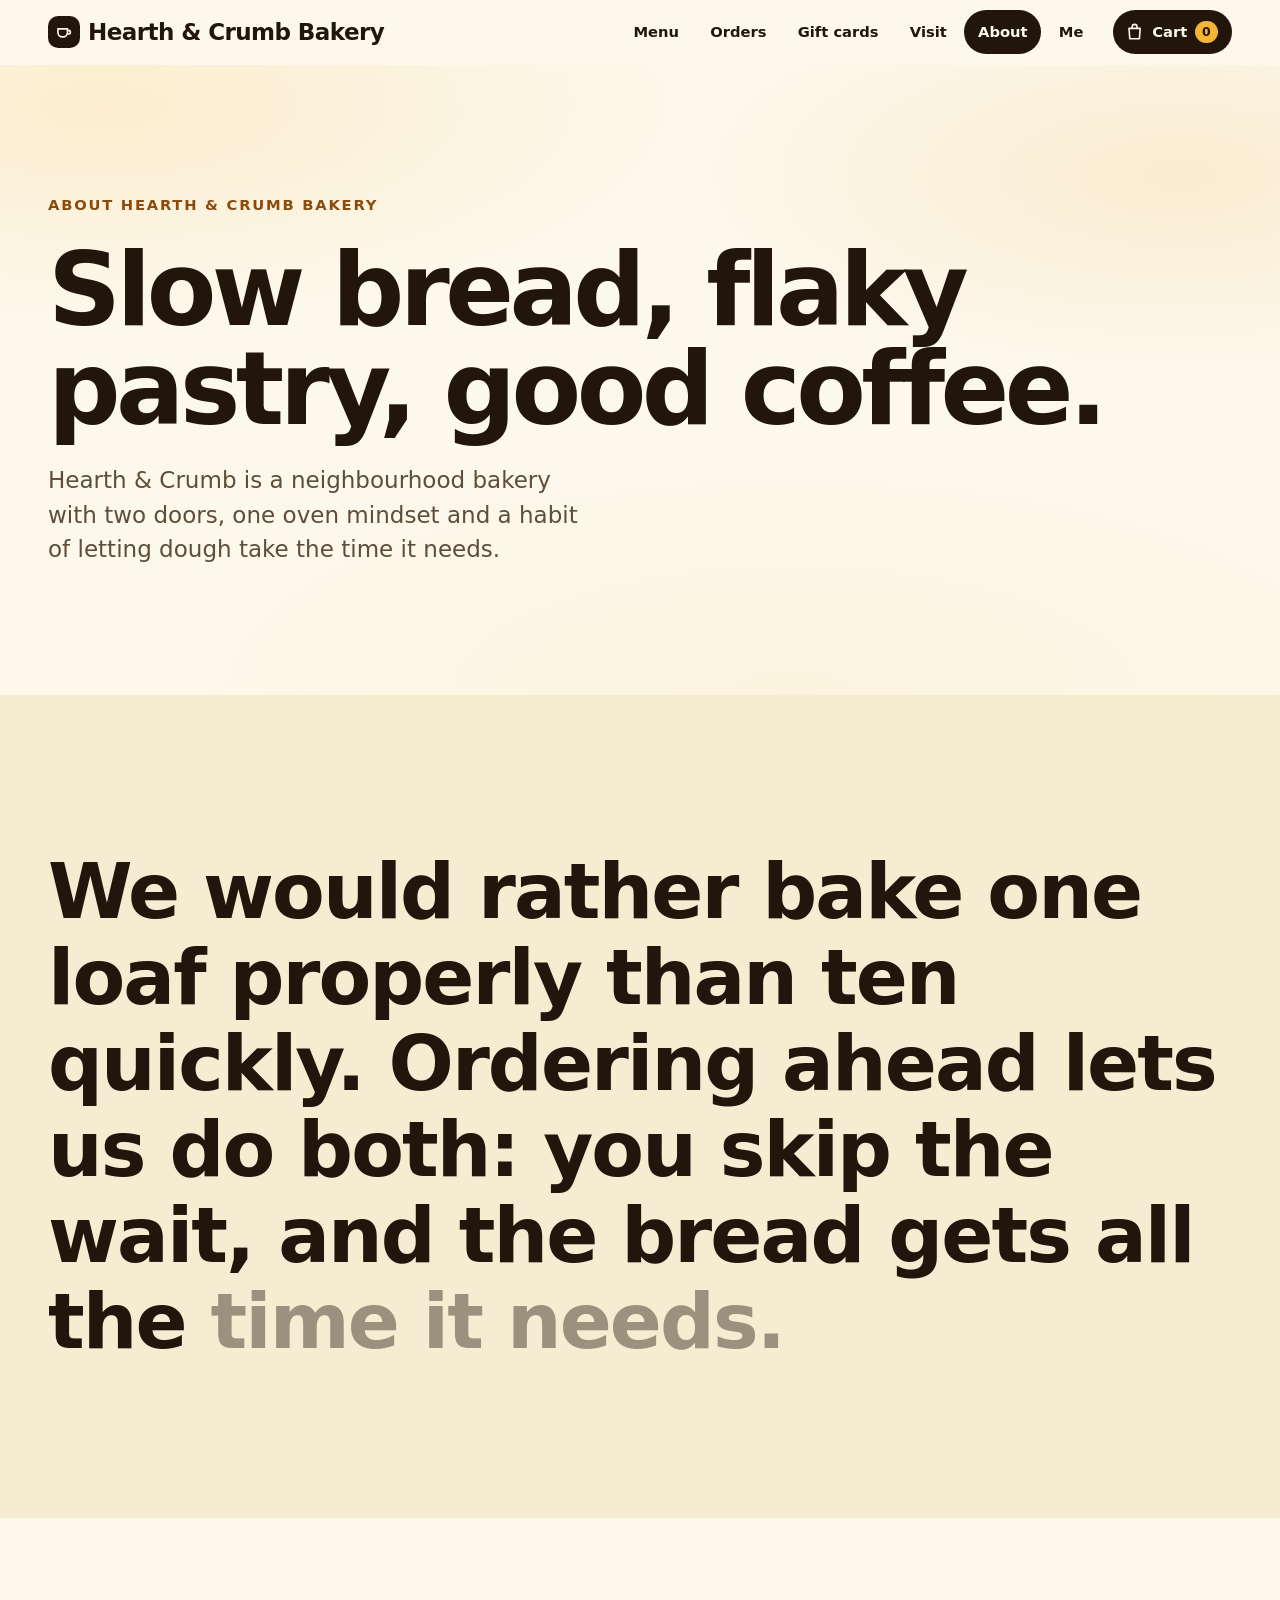
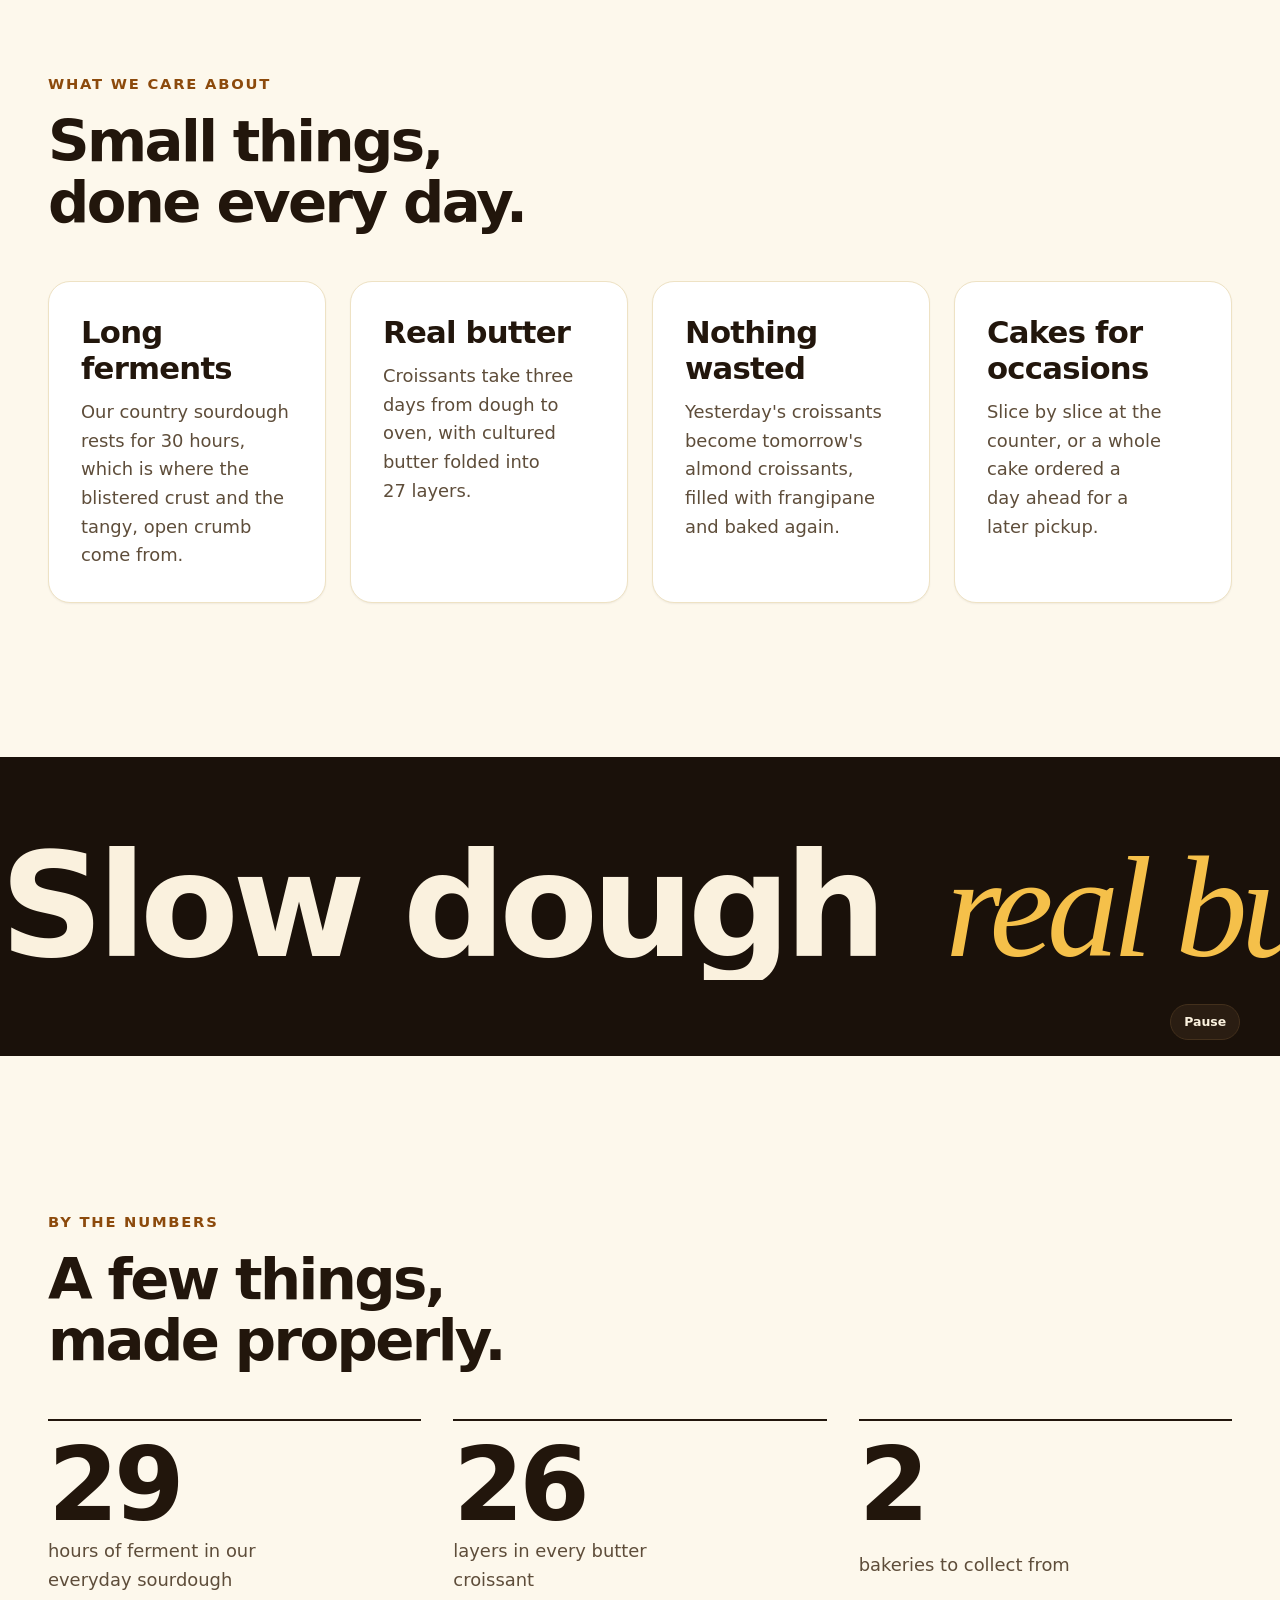
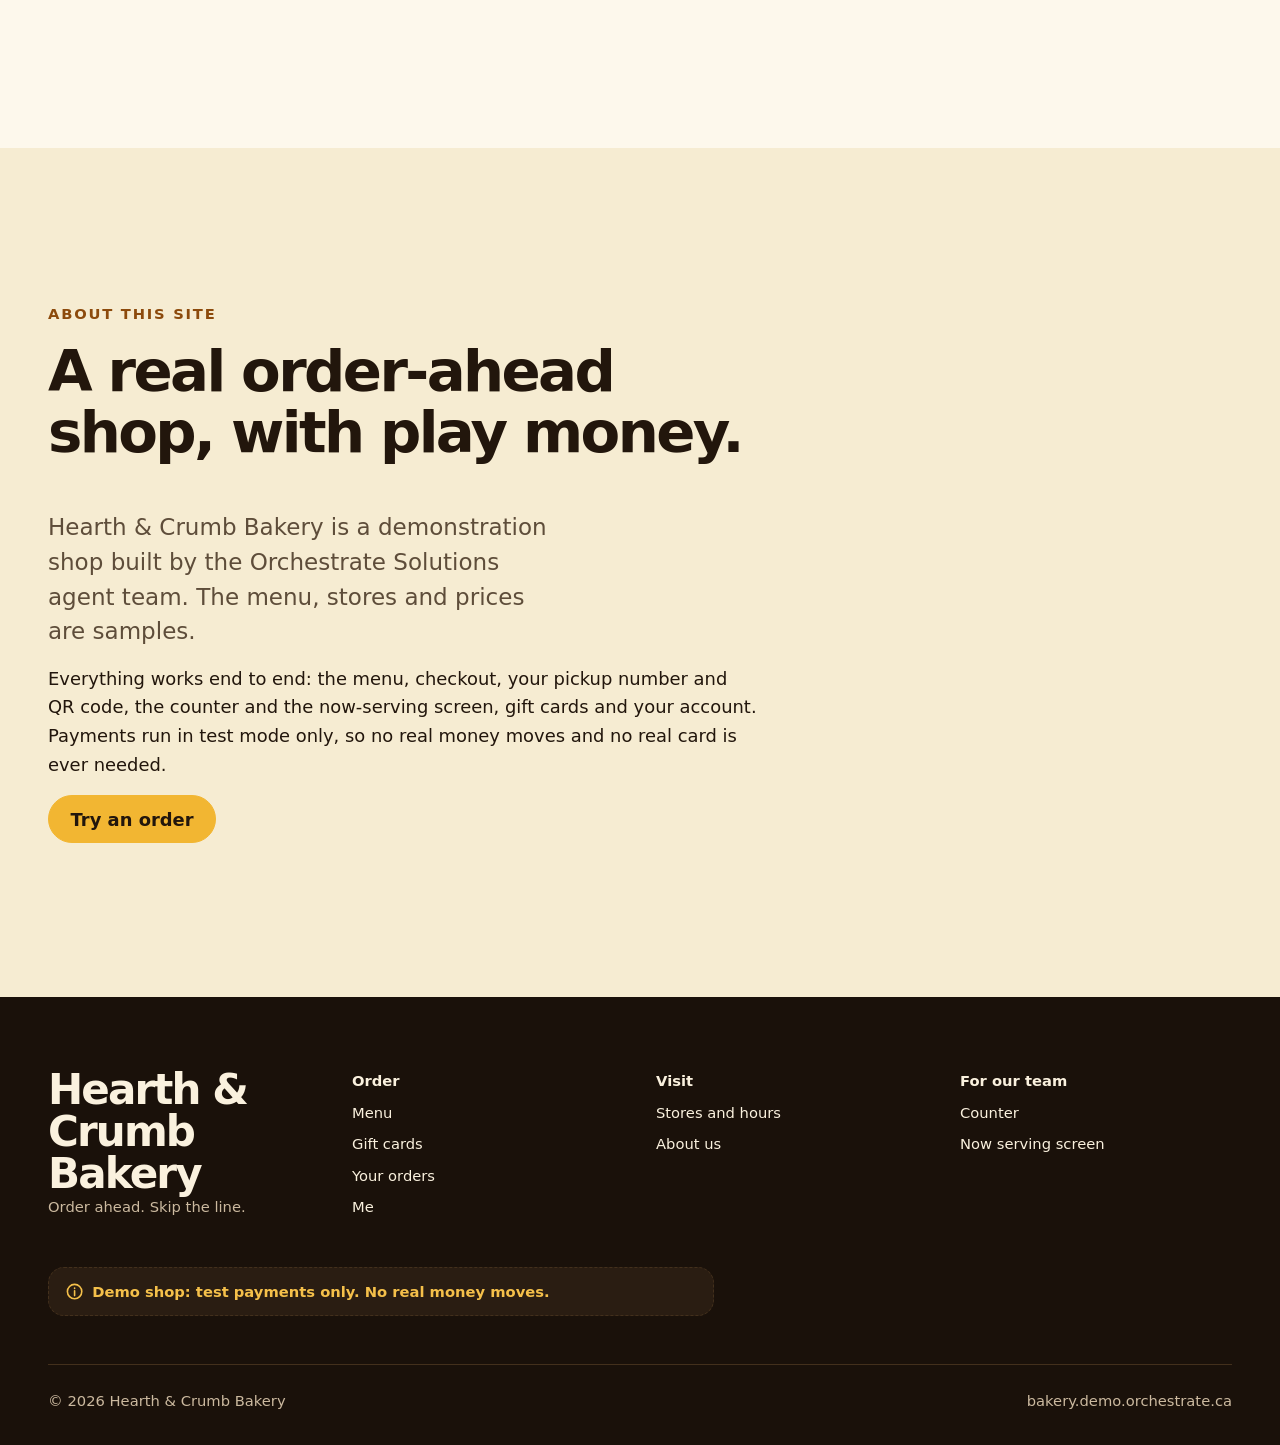
==== commit 3a4c548c: "Brand pages: Hearth & Crumb home, about and visit written from the catalog" ====
--- a/pages/about.html
+++ b/pages/about.html
@@ -50,14 +50,14 @@
     <section class="hero page-hero" aria-labelledby="about-title">
       <div class="container hero__inner">
         <span class="kicker" data-reveal>About Hearth & Crumb Bakery</span>
-        <h1 class="hero__title" id="about-title" data-split>Every coffee is a double. That's the whole idea.</h1>
-        <p class="lead" data-reveal>We pull two shots for every espresso drink, because the second one is where a cup gets its depth. The name stuck, and so did the habit of doing things properly.</p>
+        <h1 class="hero__title" id="about-title" data-split>Slow bread, flaky pastry, good coffee.</h1>
+        <p class="lead" data-reveal>Hearth & Crumb is a neighbourhood bakery with two doors, one oven mindset and a habit of letting dough take the time it needs.</p>
       </div>
     </section>
 
     <section class="section section--soft" aria-label="What we believe">
       <div class="container">
-        <p class="statement" data-fill>We would rather make you one great coffee than a fast average one. Ordering ahead lets us do both: you skip the wait, and we get the time to make it right.</p>
+        <p class="statement" data-fill>We would rather bake one loaf properly than ten quickly. Ordering ahead lets us do both: you skip the wait, and the bread gets all the time it needs.</p>
       </div>
     </section>
 
@@ -68,10 +68,10 @@
           <h2 class="mask" id="care-title"><span class="mask__line"><span>Small things,</span></span> <span class="mask__line"><span>done every day.</span></span></h2>
         </div>
         <div class="grid" data-reveal-group>
-          <article class="tile"><h3>Pulled to order</h3><p>Nothing sits waiting. Your espresso is ground and pulled when your order comes up, not before.</p></article>
-          <article class="tile"><h3>Baked every morning</h3><p>Croissants and buns come out of the oven at six. When they are gone, they are gone until tomorrow.</p></article>
-          <article class="tile"><h3>Your drink, your way</h3><p>Five sweetness levels, six milks and as many shots as you like, each with its price shown before you tap.</p></article>
-          <article class="tile"><h3>No surprises at the till</h3><p>The best code for your order is applied for you, and the price you see at checkout is the price you pay.</p></article>
+          <article class="tile"><h3>Long ferments</h3><p>Our country sourdough rests for 30 hours, which is where the blistered crust and the tangy, open crumb come from.</p></article>
+          <article class="tile"><h3>Real butter</h3><p>Croissants take three days from dough to oven, with cultured butter folded into 27 layers.</p></article>
+          <article class="tile"><h3>Nothing wasted</h3><p>Yesterday's croissants become tomorrow's almond croissants, filled with frangipane and baked again.</p></article>
+          <article class="tile"><h3>Cakes for occasions</h3><p>Slice by slice at the counter, or a whole cake ordered a day ahead for a later pickup.</p></article>
         </div>
       </div>
     </section>
@@ -79,8 +79,8 @@
     <section class="section section--dark marquee-band" data-marquee aria-label="Our habits">
       <div class="marquee">
         <div class="marquee__track">
-          <div class="marquee__group"><span>Two shots</span><span>every time</span><span>Baked at six</span><span>no queue</span><span>Two shots</span><span>every time</span></div>
-          <div class="marquee__group" aria-hidden="true"><span>Two shots</span><span>every time</span><span>Baked at six</span><span>no queue</span><span>Two shots</span><span>every time</span></div>
+          <div class="marquee__group"><span>Slow dough</span><span>real butter</span><span>baked fresh</span><span>no queue</span><span>Slow dough</span><span>real butter</span></div>
+          <div class="marquee__group" aria-hidden="true"><span>Slow dough</span><span>real butter</span><span>baked fresh</span><span>no queue</span><span>Slow dough</span><span>real butter</span></div>
         </div>
       </div>
       <button class="marquee__toggle" type="button" data-marquee-toggle aria-pressed="false">Pause</button>
@@ -90,12 +90,12 @@
       <div class="container">
         <div class="section-head">
           <span class="kicker">By the numbers</span>
-          <h2 id="numbers-title" data-reveal>A short menu, made well.</h2>
+          <h2 id="numbers-title" data-reveal>A few things, made properly.</h2>
         </div>
         <div class="stats" data-reveal-group>
-          <div class="stat"><span class="stat__num" data-count>2</span><span class="stat__label">shots in every espresso drink, unless you ask for one</span></div>
-          <div class="stat"><span class="stat__num" data-count>18</span><span class="stat__label">hours of steeping for our cold brew</span></div>
-          <div class="stat"><span class="stat__num" data-count>6</span><span class="stat__label">sections on the menu, from espresso to beans to take home</span></div>
+          <div class="stat"><span class="stat__num" data-count>30</span><span class="stat__label">hours of ferment in our everyday sourdough</span></div>
+          <div class="stat"><span class="stat__num" data-count>27</span><span class="stat__label">layers in every butter croissant</span></div>
+          <div class="stat"><span class="stat__num" data-count>2</span><span class="stat__label">bakeries to collect from</span></div>
         </div>
       </div>
     </section>
--- a/css/tokens.css
+++ b/css/tokens.css
@@ -4,49 +4,49 @@
    This file replaces the base kit's tokens.css in a shop. Every stylesheet (layout.css, site.css and css/shop/*.css)
    reads ONLY these variables, so a new palette, type scale or motion feel is a change here and nowhere else.
 
-   Contrast (WCAG AA) on --color-bg and --color-surface: --color-ink 16.7:1, --color-ink-muted 7.4:1,
-   --color-accent-ink 6.5:1, white on --color-accent 6.3:1, --color-on-dark on --color-dark 16.4:1. --color-ink-faint
-   (3.3:1) is for large type only. Gift card designs pair each background with an ink of 4.5:1 or more.
+   Contrast (WCAG AA) on --color-bg and --color-surface: --color-ink 16.7:1, --color-ink-muted 7.6:1,
+   --color-accent-ink 6.4:1, --color-on-accent on --color-accent 9.7:1, --color-on-dark on --color-dark 16.6:1. --color-ink-faint
+   (3.7:1) is for large type only. Gift card designs pair each background with an ink of 4.5:1 or more.
    ===================================================================================================================== */
 
 :root {
   color-scheme: light;
 
-  /* ---- Colour: warm paper, espresso neutrals and ONE accent (burnt caramel) -------------------------------------- */
-  --color-bg: #fbf7f1;
+  /* ---- Colour: flour paper, butter-flour neutrals, dark-rye ink and ONE accent (butter yellow, with crust-brown ink for text) -------------------------------------- */
+  --color-bg: #fdf8ec;
   --color-surface: #ffffff;
-  --color-surface-2: #f3ebe0;
-  --color-ink: #1d1612;
-  --color-ink-muted: #5c4f46;
-  --color-ink-faint: #93857a;
-  --color-line: #e9dfd2;
-  --color-line-strong: #cbbcab;
+  --color-surface-2: #f6ecd2;
+  --color-ink: #22160c;
+  --color-ink-muted: #5e4d3a;
+  --color-ink-faint: #8f7f68;
+  --color-line: #eee2c4;
+  --color-line-strong: #d2c19c;
 
-  --color-accent: #a3401b;
-  --color-accent-hover: #873416;
-  --color-on-accent: #ffffff;
-  --color-accent-soft: #f7e5d9;
-  --color-accent-ink: #9a3c19;
+  --color-accent: #f2b632;            /* butter yellow: buttons, fills (dark text on it) */
+  --color-accent-hover: #e3a21a;
+  --color-on-accent: #22160c;         /* dark rye on butter: 9.7:1 */
+  --color-accent-soft: #fcefc8;
+  --color-accent-ink: #8c4a0c;        /* baked-crust text and links on light: 6.4:1 */
 
-  --color-dark: #17110e;
-  --color-dark-2: #251c17;
-  --color-on-dark: #f7efe6;
-  --color-on-dark-muted: #c2b4a6;
-  --color-accent-on-dark: #f3a670;
-  --color-line-dark: #3b2f28;
+  --color-dark: #1a110a;
+  --color-dark-2: #2a1d12;
+  --color-on-dark: #faf1de;
+  --color-on-dark-muted: #cbb99f;
+  --color-accent-on-dark: #f5c04a;
+  --color-line-dark: #43301c;
 
   --color-success: #1b6a3d;  --color-success-soft: #e2f1e7;
   --color-warning: #875200;  --color-warning-soft: #fbefd6;
   --color-danger:  #b42318;  --color-danger-soft:  #fde8e5;
 
-  --color-focus: #a3401b;
-  --color-backdrop: rgb(23 17 14 / 0.52);
-  --color-selection: #f3d3bd;
+  --color-focus: #8c4a0c;
+  --color-backdrop: rgb(26 17 10 / 0.52);
+  --color-selection: #f5dca6;
 
-  --gradient-text: linear-gradient(100deg, var(--color-ink) 15%, var(--color-accent) 50%, var(--color-ink) 85%);
-  --gradient-glow: radial-gradient(55% 45% at 15% 15%, rgb(163 64 27 / 0.16), transparent 70%),
-                   radial-gradient(45% 40% at 85% 25%, rgb(214 148 92 / 0.18), transparent 70%),
-                   radial-gradient(60% 50% at 60% 100%, rgb(163 64 27 / 0.07), transparent 70%);
+  --gradient-text: linear-gradient(100deg, var(--color-ink) 15%, var(--color-accent-ink) 50%, var(--color-ink) 85%);
+  --gradient-glow: radial-gradient(55% 45% at 15% 15%, rgb(242 182 50 / 0.16), transparent 70%),
+                   radial-gradient(45% 40% at 85% 25%, rgb(235 180 80 / 0.18), transparent 70%),
+                   radial-gradient(60% 50% at 60% 100%, rgb(242 182 50 / 0.07), transparent 70%);
 
   /* ---- Shop states ------------------------------------------------------------------------------------------------ */
   --color-status-received: var(--color-ink);
@@ -60,16 +60,16 @@
   --color-on-badge: var(--color-bg);
 
   /* ---- Gift card designs (ids match shop/catalog.json giftCards.designs) ------------------------------------------- */
-  --gift-default-bg: linear-gradient(140deg, #a3401b 0%, #5e2410 100%);
-  --gift-default-ink: #fff7f0;
-  --gift-thanks-bg: linear-gradient(140deg, #f7dcc3 0%, #eab184 100%);
-  --gift-thanks-ink: #2b1a10;
-  --gift-birthday-bg: linear-gradient(140deg, #7a1d3a 0%, #b83b62 100%);
-  --gift-birthday-ink: #fff2f5;
-  --gift-congrats-bg: linear-gradient(140deg, #123528 0%, #2c6549 100%);
-  --gift-congrats-ink: #f1f7ec;
-  --gift-break-bg: linear-gradient(140deg, #1d1612 0%, #4a3326 100%);
-  --gift-break-ink: #f7efe6;
+  --gift-default-bg: linear-gradient(140deg, #8c4a0c 0%, #4d2406 100%);
+  --gift-default-ink: #fff8e8;
+  --gift-thanks-bg: linear-gradient(140deg, #f8dfa0 0%, #f2b632 100%);
+  --gift-thanks-ink: #2e1c0b;
+  --gift-birthday-bg: linear-gradient(140deg, #6e1f1f 0%, #8a2a2a 100%);
+  --gift-birthday-ink: #fff3f0;
+  --gift-weekend-bg: linear-gradient(140deg, #8c4a0c 0%, #4d2406 100%);
+  --gift-weekend-ink: #fff8e8;
+  --gift-welcome-bg: linear-gradient(140deg, #22160c 0%, #4d3320 100%);
+  --gift-welcome-ink: #faf1de;
 
   /* ---- Type: system fonts only ------------------------------------------------------------------------------------ */
   --font-sans: system-ui, -apple-system, "Segoe UI", Roboto, "Helvetica Neue", Arial, sans-serif;
@@ -125,11 +125,11 @@
   --radius-xl: 30px;
   --radius-pill: 999px;
 
-  --shadow-xs: 0 1px 2px rgb(29 22 18 / 0.06);
-  --shadow-s: 0 1px 2px rgb(29 22 18 / 0.05), 0 4px 12px -4px rgb(29 22 18 / 0.12);
-  --shadow-m: 0 2px 4px rgb(29 22 18 / 0.04), 0 14px 32px -12px rgb(29 22 18 / 0.24);
-  --shadow-l: 0 4px 8px rgb(29 22 18 / 0.05), 0 30px 70px -24px rgb(29 22 18 / 0.42);
-  --shadow-glow: 0 12px 36px -12px rgb(163 64 27 / 0.55);
+  --shadow-xs: 0 1px 2px rgb(34 22 12 / 0.06);
+  --shadow-s: 0 1px 2px rgb(34 22 12 / 0.05), 0 4px 12px -4px rgb(34 22 12 / 0.12);
+  --shadow-m: 0 2px 4px rgb(34 22 12 / 0.04), 0 14px 32px -12px rgb(34 22 12 / 0.24);
+  --shadow-l: 0 4px 8px rgb(34 22 12 / 0.05), 0 30px 70px -24px rgb(34 22 12 / 0.42);
+  --shadow-glow: 0 12px 36px -12px rgb(242 182 50 / 0.55);
 
   /* ---- Layout ----------------------------------------------------------------------------------------------------- */
   --container: 74rem;
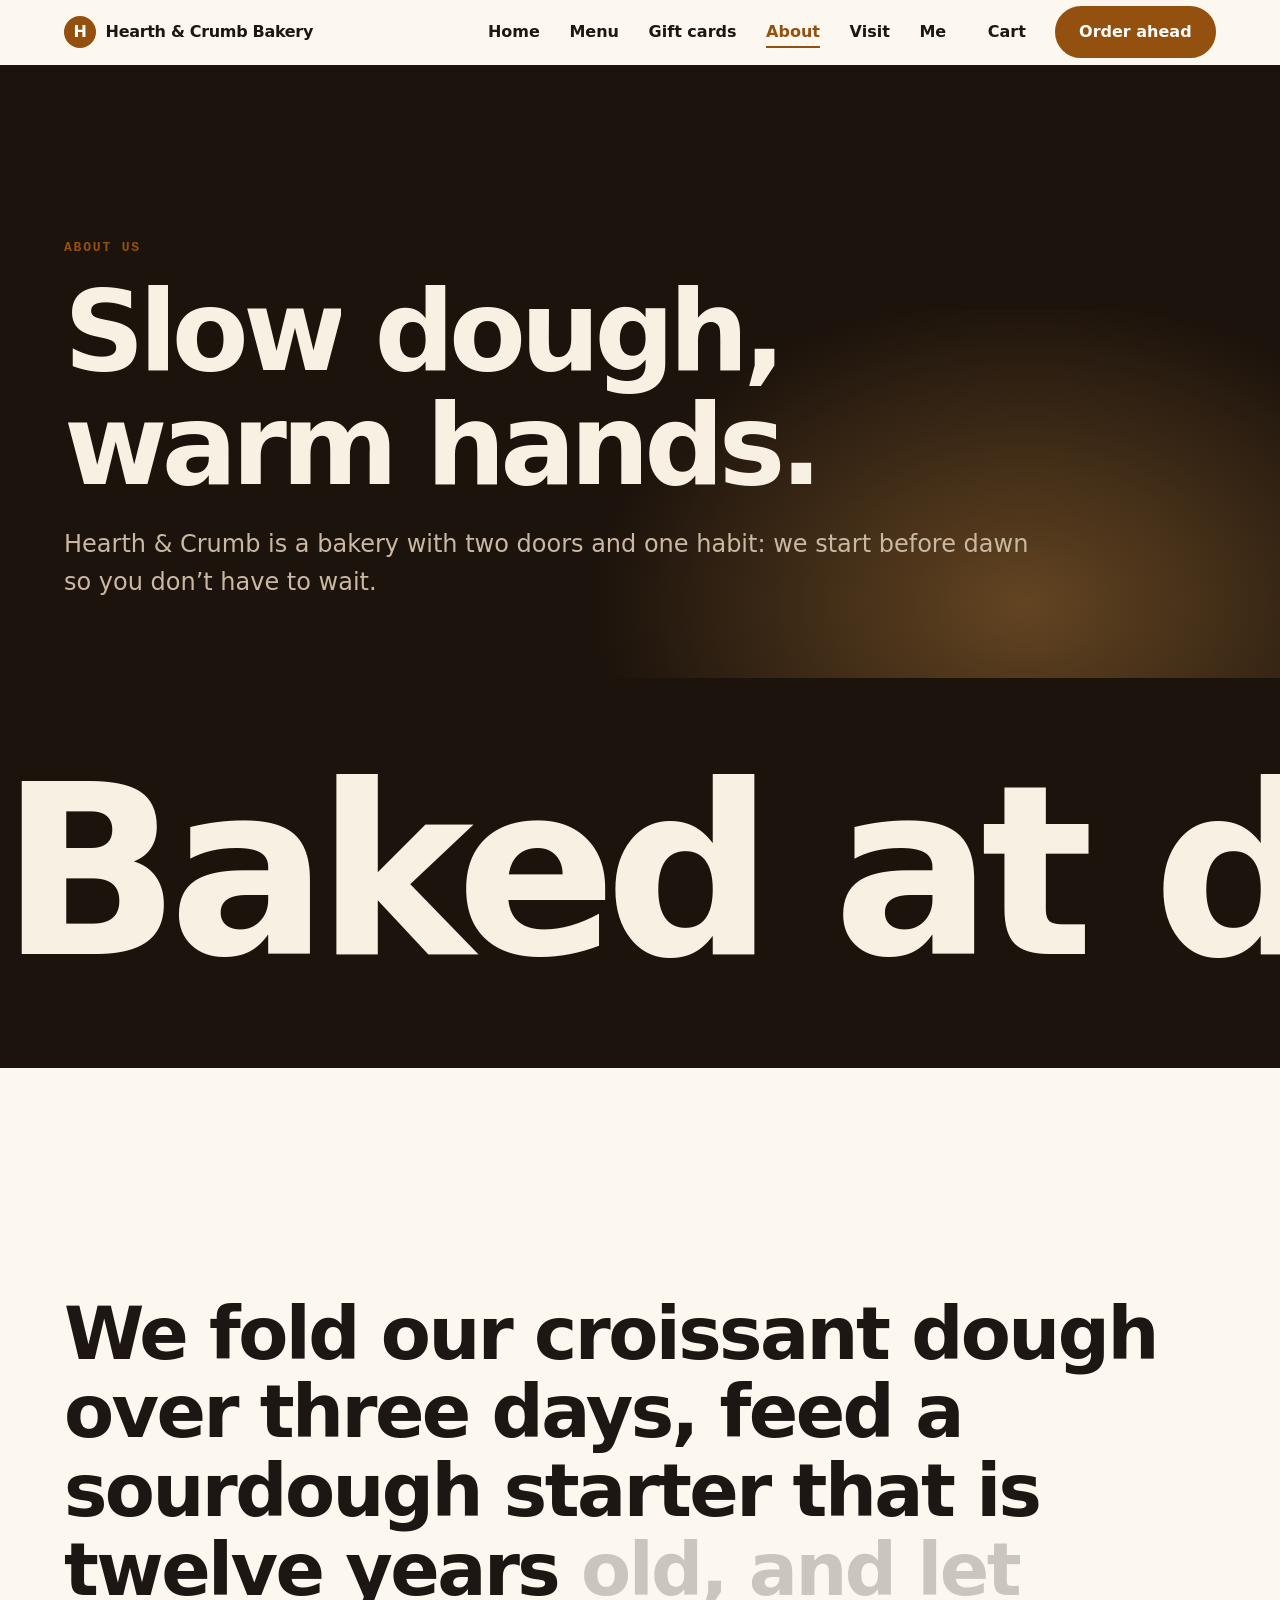
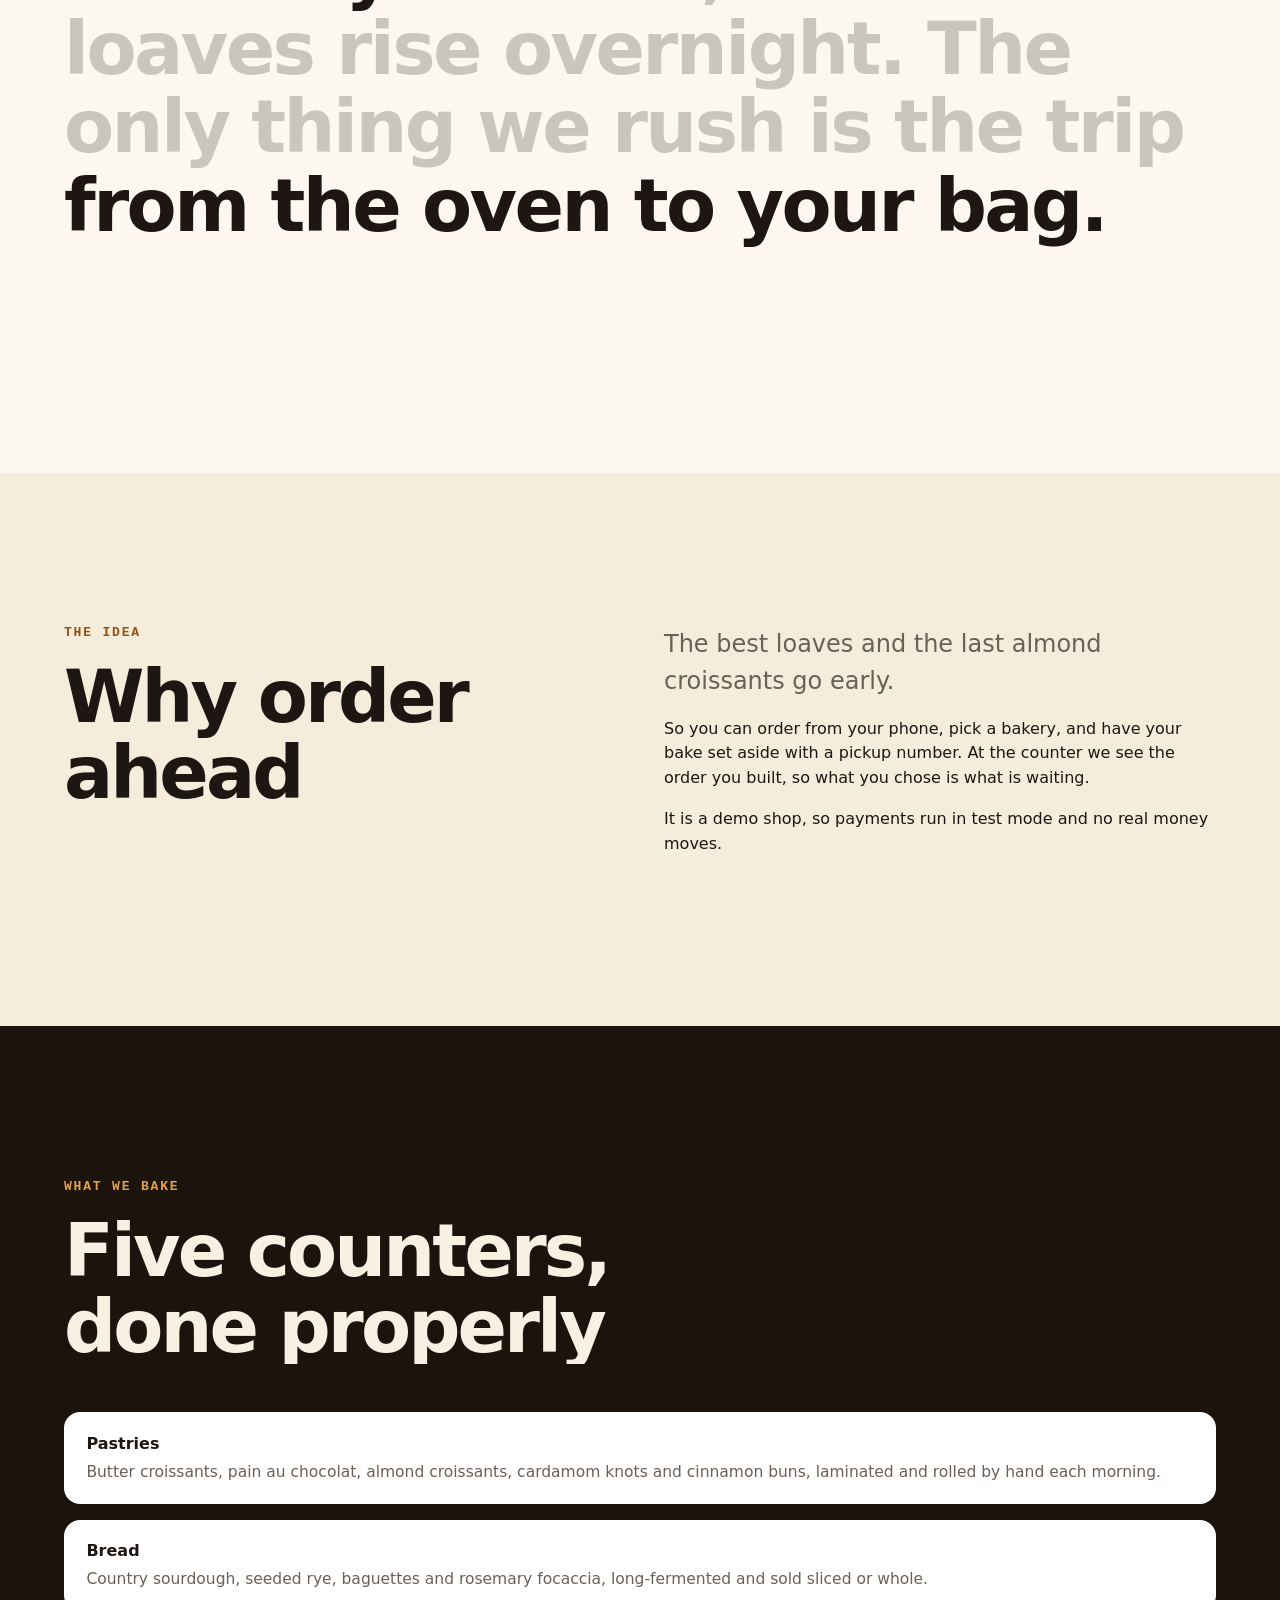
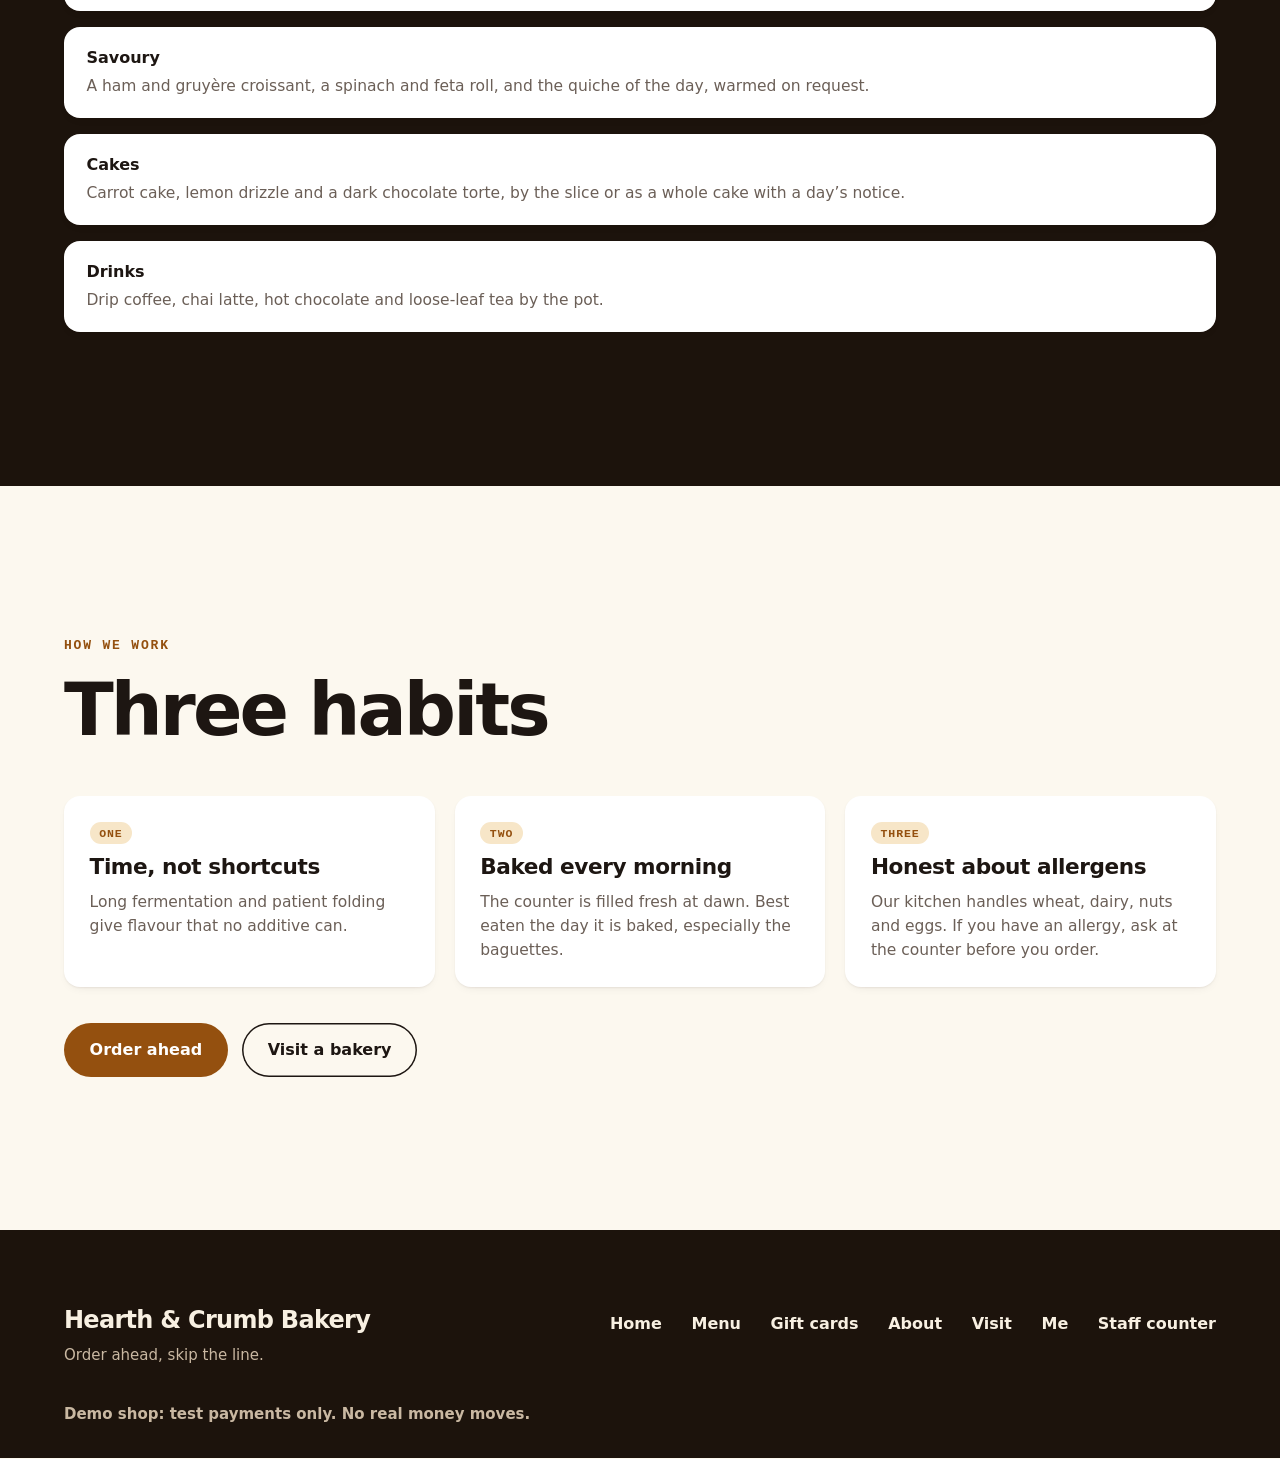
==== commit 2c02557f: "Brand pages: home, about, visit, cake request form" ====
--- a/pages/about.html
+++ b/pages/about.html
@@ -1,151 +1,68 @@
 <!doctype html>
 <html lang="en">
 <head>
-  <meta charset="utf-8">
-  <meta name="viewport" content="width=device-width, initial-scale=1, viewport-fit=cover">
-  <title>About · Hearth & Crumb Bakery</title>
-  <meta name="description" content="The story of Hearth & Crumb Bakery: why we pull every shot to order and built a way to skip the line.">
-  <!-- "JavaScript on" before first paint (reveal effects start hidden instead of flashing), and a page-to-page
-       transition the browser skips is not reported as an error. -->
-  <script>document.documentElement.classList.add('js');addEventListener('pagereveal',function(e){var v=e.viewTransition;if(v){v.ready.catch(function(){});v.finished.catch(function(){});}});</script>
-  <link rel="stylesheet" href="../css/tokens.css">
-  <link rel="stylesheet" href="../css/layout.css">
-  <link rel="stylesheet" href="../css/site.css">
-  <link rel="stylesheet" href="../css/shop/core.css">
-  <script src="../js/motion.js" defer></script>
-  <script src="../js/nav.js" defer></script>
-  <script src="../js/app.js" defer></script>
-  <script src="../js/shop/core.js" defer></script>
-  <script src="../js/shop/cart.js" defer></script>
+<meta charset="utf-8">
+<meta name="viewport" content="width=device-width, initial-scale=1">
+<title>About · Hearth &amp; Crumb Bakery</title>
+<meta name="description" content="The story behind Hearth & Crumb Bakery: slow dough, real butter and a bakery you can order from ahead.">
+<style>@view-transition { navigation: auto; }</style>
+<link rel="stylesheet" href="../css/tokens.css">
+<link rel="stylesheet" href="../css/layout.css">
+<link rel="stylesheet" href="../css/site.css">
+<link rel="stylesheet" href="../css/shop/core.css">
 </head>
-<body data-tab="home">
-  <a class="skip-link" href="#main">Skip to content</a>
+<body class="page-about">
+<a class="skip-link" href="#main">Skip to the content</a>
+<header class="site-header" id="site-header"></header>
+<main id="main" class="fs">
 
-  <!-- Page shell (UI/UX): the same header on every page. The tab bar on phones is drawn by js/shop/core.js. -->
-  <header class="site-header">
-    <div class="site-header__inner">
-      <a class="brand" href="../index.html">
-        <span class="brand__mark" aria-hidden="true"><svg viewBox="0 0 24 24" fill="none" stroke="currentColor" stroke-width="2.2" stroke-linecap="round" stroke-linejoin="round"><path d="M4 8h13v5a6 6 0 0 1-6 6h-1a6 6 0 0 1-6-6z"/><path d="M17 10h1.5a2.5 2.5 0 0 1 0 5H17"/></svg></span>
-        Hearth & Crumb Bakery
-      </a>
-      <nav class="site-nav" aria-label="Main">
-        <button class="nav-toggle" type="button" aria-expanded="false" aria-controls="site-menu" aria-label="Open the site menu"><span class="nav-toggle__bars"></span></button>
-        <ul class="site-nav__list" id="site-menu">
-          <li><a class="site-nav__link" href="menu.html">Menu</a></li>
-          <li><a class="site-nav__link" href="order.html">Orders</a></li>
-          <li><a class="site-nav__link" href="gift-cards.html">Gift cards</a></li>
-          <li><a class="site-nav__link" href="visit.html">Visit</a></li>
-          <li><a class="site-nav__link" href="about.html">About</a></li>
-          <li><a class="site-nav__link" href="account.html">Me</a></li>
-        </ul>
-      </nav>
-      <a class="cart-link" href="checkout.html" data-cart-open>
-        <svg class="icon" viewBox="0 0 24 24" fill="none" stroke="currentColor" stroke-width="2" stroke-linecap="round" stroke-linejoin="round" aria-hidden="true"><path d="M5 8h14l-1 13H6z"/><path d="M9 8V6a3 3 0 0 1 6 0v2"/></svg>
-        <span>Cart</span><span class="cart-link__count" data-cart-count>0</span>
-      </a>
-    </div>
-  </header>
+<section class="fs-head"><div class="fs-wrap">
+  <p class="fs-eyebrow">About us</p>
+  <h1 data-split>Slow dough, warm hands.</h1>
+  <p class="fs-lead">Hearth &amp; Crumb is a bakery with two doors and one habit: we start before dawn so you don’t have to wait.</p>
+</div></section>
 
-  <main id="main">
-    <section class="hero page-hero" aria-labelledby="about-title">
-      <div class="container hero__inner">
-        <span class="kicker" data-reveal>About Hearth & Crumb Bakery</span>
-        <h1 class="hero__title" id="about-title" data-split>Slow bread, flaky pastry, good coffee.</h1>
-        <p class="lead" data-reveal>Hearth & Crumb is a neighbourhood bakery with two doors, one oven mindset and a habit of letting dough take the time it needs.</p>
-      </div>
-    </section>
+<section class="marquee" aria-hidden="true"><div class="marquee-track"><span>Baked at dawn</span><span>Sourdough</span><span>Butter croissant</span><span>Order ahead</span><span>Collect warm</span></div></section>
 
-    <section class="section section--soft" aria-label="What we believe">
-      <div class="container">
-        <p class="statement" data-fill>We would rather bake one loaf properly than ten quickly. Ordering ahead lets us do both: you skip the wait, and the bread gets all the time it needs.</p>
-      </div>
-    </section>
+<section class="fs-sec"><div class="fs-wrap">
+  <p data-fill>We fold our croissant dough over three days, feed a sourdough starter that is twelve years old, and let loaves rise overnight. The only thing we rush is the trip from the oven to your bag.</p>
+</div></section>
 
-    <section class="section" aria-labelledby="care-title">
-      <div class="container">
-        <div class="section-head">
-          <span class="kicker">What we care about</span>
-          <h2 class="mask" id="care-title"><span class="mask__line"><span>Small things,</span></span> <span class="mask__line"><span>done every day.</span></span></h2>
-        </div>
-        <div class="grid" data-reveal-group>
-          <article class="tile"><h3>Long ferments</h3><p>Our country sourdough rests for 30 hours, which is where the blistered crust and the tangy, open crumb come from.</p></article>
-          <article class="tile"><h3>Real butter</h3><p>Croissants take three days from dough to oven, with cultured butter folded into 27 layers.</p></article>
-          <article class="tile"><h3>Nothing wasted</h3><p>Yesterday's croissants become tomorrow's almond croissants, filled with frangipane and baked again.</p></article>
-          <article class="tile"><h3>Cakes for occasions</h3><p>Slice by slice at the counter, or a whole cake ordered a day ahead for a later pickup.</p></article>
-        </div>
-      </div>
-    </section>
+<section class="fs-sec fs-soft"><div class="fs-wrap fs-two">
+  <div><p class="fs-eyebrow" data-reveal>The idea</p><h2 data-mask>Why order ahead</h2></div>
+  <div data-reveal><p class="fs-lead" style="margin-top:0">The best loaves and the last almond croissants go early.</p>
+  <p>So you can order from your phone, pick a bakery, and have your bake set aside with a pickup number. At the counter we see the order you built, so what you chose is what is waiting.</p>
+  <p>It is a demo shop, so payments run in test mode and no real money moves.</p></div>
+</div></section>
 
-    <section class="section section--dark marquee-band" data-marquee aria-label="Our habits">
-      <div class="marquee">
-        <div class="marquee__track">
-          <div class="marquee__group"><span>Slow dough</span><span>real butter</span><span>baked fresh</span><span>no queue</span><span>Slow dough</span><span>real butter</span></div>
-          <div class="marquee__group" aria-hidden="true"><span>Slow dough</span><span>real butter</span><span>baked fresh</span><span>no queue</span><span>Slow dough</span><span>real butter</span></div>
-        </div>
-      </div>
-      <button class="marquee__toggle" type="button" data-marquee-toggle aria-pressed="false">Pause</button>
-    </section>
+<section class="fs-sec fs-dark"><div class="fs-wrap">
+  <p class="fs-eyebrow" data-reveal>What we bake</p>
+  <h2 data-mask>Five counters,<br>done properly</h2>
+  <ul class="fs-list" style="margin-top:3rem">
+    <li data-reveal><b>Pastries</b><span>Butter croissants, pain au chocolat, almond croissants, cardamom knots and cinnamon buns, laminated and rolled by hand each morning.</span></li>
+    <li data-reveal><b>Bread</b><span>Country sourdough, seeded rye, baguettes and rosemary focaccia, long-fermented and sold sliced or whole.</span></li>
+    <li data-reveal><b>Savoury</b><span>A ham and gruyère croissant, a spinach and feta roll, and the quiche of the day, warmed on request.</span></li>
+    <li data-reveal><b>Cakes</b><span>Carrot cake, lemon drizzle and a dark chocolate torte, by the slice or as a whole cake with a day’s notice.</span></li>
+    <li data-reveal><b>Drinks</b><span>Drip coffee, chai latte, hot chocolate and loose-leaf tea by the pot.</span></li>
+  </ul>
+</div></section>
 
-    <section class="section" aria-labelledby="numbers-title">
-      <div class="container">
-        <div class="section-head">
-          <span class="kicker">By the numbers</span>
-          <h2 id="numbers-title" data-reveal>A few things, made properly.</h2>
-        </div>
-        <div class="stats" data-reveal-group>
-          <div class="stat"><span class="stat__num" data-count>30</span><span class="stat__label">hours of ferment in our everyday sourdough</span></div>
-          <div class="stat"><span class="stat__num" data-count>27</span><span class="stat__label">layers in every butter croissant</span></div>
-          <div class="stat"><span class="stat__num" data-count>2</span><span class="stat__label">bakeries to collect from</span></div>
-        </div>
-      </div>
-    </section>
-
-    <section class="section section--soft" aria-labelledby="demo-title">
-      <div class="container about-demo">
-        <div class="section-head">
-          <span class="kicker">About this site</span>
-          <h2 id="demo-title" data-reveal>A real order-ahead shop, with play money.</h2>
-        </div>
-        <div class="stack" data-reveal>
-          <p class="lead">Hearth & Crumb Bakery is a demonstration shop built by the Orchestrate Solutions agent team. The menu, stores and prices are samples.</p>
-          <p>Everything works end to end: the menu, checkout, your pickup number and QR code, the counter and the now-serving screen, gift cards and your account. Payments run in test mode only, so no real money moves and no real card is ever needed.</p>
-          <p><a class="btn btn--primary" href="menu.html">Try an order</a></p>
-        </div>
-      </div>
-    </section>
-  </main>
-
-  <footer class="site-footer">
-    <div class="container">
-      <div class="footer-grid">
-        <div><p class="footer-brand">Hearth & Crumb Bakery</p><p>Order ahead. Skip the line.</p></div>
-        <div>
-          <p class="footer-title">Order</p>
-          <ul class="footer-list">
-            <li><a class="link" href="menu.html">Menu</a></li>
-            <li><a class="link" href="gift-cards.html">Gift cards</a></li>
-            <li><a class="link" href="order.html">Your orders</a></li>
-            <li><a class="link" href="account.html">Me</a></li>
-          </ul>
-        </div>
-        <div>
-          <p class="footer-title">Visit</p>
-          <ul class="footer-list">
-            <li><a class="link" href="visit.html">Stores and hours</a></li>
-            <li><a class="link" href="about.html">About us</a></li>
-          </ul>
-        </div>
-        <div>
-          <p class="footer-title">For our team</p>
-          <ul class="footer-list">
-            <li><a class="link" href="counter.html">Counter</a></li>
-            <li><a class="link" href="board.html">Now serving screen</a></li>
-          </ul>
-        </div>
-      </div>
-      <p class="demo-note"><svg class="icon" viewBox="0 0 24 24" fill="none" stroke="currentColor" stroke-width="2" stroke-linecap="round" aria-hidden="true"><circle cx="12" cy="12" r="9"/><path d="M12 11v6M12 7.5v.5"/></svg>Demo shop: test payments only. No real money moves.</p>
-      <div class="footer-note"><span>&copy; <span data-year>2026</span> Hearth & Crumb Bakery</span><span>bakery.demo.orchestrate.ca</span></div>
-    </div>
-  </footer>
+<section class="fs-sec"><div class="fs-wrap">
+  <p class="fs-eyebrow" data-reveal>How we work</p>
+  <h2 data-mask>Three habits</h2>
+  <div class="fs-grid">
+    <article class="fs-card" data-reveal><span class="fs-tag">One</span><h3>Time, not shortcuts</h3><p>Long fermentation and patient folding give flavour that no additive can.</p></article>
+    <article class="fs-card" data-reveal><span class="fs-tag">Two</span><h3>Baked every morning</h3><p>The counter is filled fresh at dawn. Best eaten the day it is baked, especially the baguettes.</p></article>
+    <article class="fs-card" data-reveal><span class="fs-tag">Three</span><h3>Honest about allergens</h3><p>Our kitchen handles wheat, dairy, nuts and eggs. If you have an allergy, ask at the counter before you order.</p></article>
+  </div>
+  <div class="fs-cta"><a class="fs-btn" href="menu.html">Order ahead</a><a class="fs-btn ghost" href="visit.html">Visit a bakery</a></div>
+</div></section>
+</main>
+<footer class="site-footer" id="site-footer"></footer>
+<script src="../js/nav.js" defer></script>
+<script src="../js/motion.js" defer></script>
+<script src="../js/app.js" defer></script>
+<script src="../js/shop/core.js" defer></script>
+<script src="../js/shop/cart.js" defer></script>
 </body>
 </html>
--- a/css/tokens.css
+++ b/css/tokens.css
@@ -1,161 +1,90 @@
-/* =====================================================================================================================
-   tokens.css: the shop's whole look, as custom properties. Owner: Designer.
+/* Hearth & Crumb Bakery: design tokens. Every page and the shop read only these.
+   Palette: flour-white cream, deep oven-brown neutrals, ONE accent (baked crust).
+   Contrast (WCAG AA): text #1d1612 on bg #fcf8ef = 16:1; muted #6b5f57 on bg = 5.6:1;
+   accent #94500f with white ink ≈ 6.7:1 (also as text on bg); on dark, #e8a14a on #1c130c ≈ 8.5:1 (estimates, not tool-checked).
+   Type: system fonts only; display headlines clamp 3-7rem, tight tracking. Motion: one ease, 400-900 ms, 60 ms stagger. */
+:root {
+  /* colour */
+  --bg: #fcf8ef;
+  --surface: #ffffff;
+  --surface-2: #f5ecdb;
+  --text: #1d1612;
+  --muted: #6b5f57;
+  --line: rgba(29, 22, 18, .14);
+  --accent: #94500f;
+  --accent-ink: #ffffff;
+  --accent-soft: #f7e6c8;
+  --accent-bright: #e8a14a;   /* accent for use on dark bands */
+  --dark: #1c130c;
+  --dark-2: #2a1d13;
+  --dark-text: #f8f0e2;
+  --dark-muted: #c9b8a2;      /* 9:1 on --dark */
+  --ok: #2f6b3f;
+  --warn: #8a5a00;
+  --danger: #b3261e;
+  --focus: var(--text);
 
-   This file replaces the base kit's tokens.css in a shop. Every stylesheet (layout.css, site.css and css/shop/*.css)
-   reads ONLY these variables, so a new palette, type scale or motion feel is a change here and nowhere else.
+  /* type */
+  --font-body: system-ui, -apple-system, "Segoe UI", Roboto, "Helvetica Neue", sans-serif;
+  --font-display: ui-rounded, "SF Pro Rounded", system-ui, -apple-system, "Segoe UI", Roboto, sans-serif;
+  --font-mono: ui-monospace, "SF Mono", Menlo, Consolas, monospace;
+  --fs-xs: .8125rem;
+  --fs-sm: .9375rem;
+  --fs-base: 1.0625rem;
+  --fs-lg: clamp(1.2rem, 1.1rem + .5vw, 1.5rem);
+  --fs-step: clamp(1.5rem, 1.1rem + 1.6vw, 2.5rem);      /* scrollytelling step text */
+  --fs-h2: clamp(2.2rem, 1.2rem + 4.2vw, 4.75rem);
+  --fs-h1: clamp(3rem, 1.4rem + 7vw, 7rem);               /* hero */
+  --fs-giant: clamp(5rem, 2rem + 16vw, 16rem);            /* marquee / changing word */
+  --fs-number: clamp(3rem, 2rem + 6vw, 6.5rem);           /* count-up numbers, pickup number */
+  --track-tight: -.035em;
+  --track-display: -.05em;
+  --lh-tight: 1.02;
+  --lh-body: 1.55;
+  --measure: 65ch;
 
-   Contrast (WCAG AA) on --color-bg and --color-surface: --color-ink 16.7:1, --color-ink-muted 7.6:1,
-   --color-accent-ink 6.4:1, --color-on-accent on --color-accent 9.7:1, --color-on-dark on --color-dark 16.6:1. --color-ink-faint
-   (3.7:1) is for large type only. Gift card designs pair each background with an ink of 4.5:1 or more.
-   ===================================================================================================================== */
+  /* space, shape, depth */
+  --space-1: .25rem; --space-2: .5rem; --space-3: .75rem; --space-4: 1rem;
+  --space-5: 1.5rem; --space-6: 2rem; --space-7: 3rem; --space-8: 4.5rem;
+  --section: clamp(5rem, 12vw, 10rem);
+  --gutter: clamp(1.25rem, 5vw, 4rem);
+  --max: 76rem;
+  --radius-sm: 10px;
+  --radius: 16px;
+  --radius-lg: 28px;
+  --radius-pill: 999px;
+  --shadow-sm: 0 1px 2px rgba(29, 22, 18, .06), 0 4px 12px -6px rgba(29, 22, 18, .12);
+  --shadow: 0 10px 30px -12px rgba(29, 22, 18, .25);
+  --shadow-lg: 0 30px 70px -24px rgba(29, 22, 18, .4);
+  --glow: radial-gradient(60% 60% at 50% 40%, rgba(232, 161, 74, .35), transparent 70%);
+  --gradient-text: linear-gradient(100deg, #94500f 0%, #c47a1e 45%, #efc06a 100%);
+  --gradient-sweep: linear-gradient(100deg, var(--text) 0%, var(--accent) 40%, #efc06a 60%, var(--text) 100%);
 
-:root {
-  color-scheme: light;
+  /* motion */
+  --ease: cubic-bezier(.2, .7, .2, 1);
+  --dur-fast: 400ms;
+  --dur: 650ms;
+  --dur-slow: 900ms;
+  --stagger: 60ms;
+  --marquee-speed: 50s;
+}
 
-  /* ---- Colour: flour paper, butter-flour neutrals, dark-rye ink and ONE accent (butter yellow, with crust-brown ink for text) -------------------------------------- */
-  --color-bg: #fdf8ec;
-  --color-surface: #ffffff;
-  --color-surface-2: #f6ecd2;
-  --color-ink: #22160c;
-  --color-ink-muted: #5e4d3a;
-  --color-ink-faint: #8f7f68;
-  --color-line: #eee2c4;
-  --color-line-strong: #d2c19c;
+/* Dark sections: add class "is-dark" to any section and the same tokens flip. */
+.is-dark {
+  --bg: var(--dark);
+  --surface: var(--dark-2);
+  --text: var(--dark-text);
+  --muted: var(--dark-muted);
+  --line: rgba(246, 238, 230, .16);
+  --accent: var(--accent-bright);
+  --accent-ink: #1c130c;
+  --focus: var(--dark-text);
+  background: var(--dark);
+  color: var(--dark-text);
+}
 
-  --color-accent: #f2b632;            /* butter yellow: buttons, fills (dark text on it) */
-  --color-accent-hover: #e3a21a;
-  --color-on-accent: #22160c;         /* dark rye on butter: 9.7:1 */
-  --color-accent-soft: #fcefc8;
-  --color-accent-ink: #8c4a0c;        /* baked-crust text and links on light: 6.4:1 */
+.text-gradient { background: var(--gradient-text); -webkit-background-clip: text; background-clip: text; color: transparent; }
 
-  --color-dark: #1a110a;
-  --color-dark-2: #2a1d12;
-  --color-on-dark: #faf1de;
-  --color-on-dark-muted: #cbb99f;
-  --color-accent-on-dark: #f5c04a;
-  --color-line-dark: #43301c;
-
-  --color-success: #1b6a3d;  --color-success-soft: #e2f1e7;
-  --color-warning: #875200;  --color-warning-soft: #fbefd6;
-  --color-danger:  #b42318;  --color-danger-soft:  #fde8e5;
-
-  --color-focus: #8c4a0c;
-  --color-backdrop: rgb(26 17 10 / 0.52);
-  --color-selection: #f5dca6;
-
-  --gradient-text: linear-gradient(100deg, var(--color-ink) 15%, var(--color-accent-ink) 50%, var(--color-ink) 85%);
-  --gradient-glow: radial-gradient(55% 45% at 15% 15%, rgb(242 182 50 / 0.16), transparent 70%),
-                   radial-gradient(45% 40% at 85% 25%, rgb(235 180 80 / 0.18), transparent 70%),
-                   radial-gradient(60% 50% at 60% 100%, rgb(242 182 50 / 0.07), transparent 70%);
-
-  /* ---- Shop states ------------------------------------------------------------------------------------------------ */
-  --color-status-received: var(--color-ink);
-  --color-status-making: var(--color-warning);
-  --color-status-making-soft: var(--color-warning-soft);
-  --color-status-ready: var(--color-success);
-  --color-status-ready-soft: var(--color-success-soft);
-  --color-status-done: var(--color-ink-muted);
-  --color-sold-out: var(--color-ink-muted);
-  --color-badge: var(--color-ink);
-  --color-on-badge: var(--color-bg);
-
-  /* ---- Gift card designs (ids match shop/catalog.json giftCards.designs) ------------------------------------------- */
-  --gift-default-bg: linear-gradient(140deg, #8c4a0c 0%, #4d2406 100%);
-  --gift-default-ink: #fff8e8;
-  --gift-thanks-bg: linear-gradient(140deg, #f8dfa0 0%, #f2b632 100%);
-  --gift-thanks-ink: #2e1c0b;
-  --gift-birthday-bg: linear-gradient(140deg, #6e1f1f 0%, #8a2a2a 100%);
-  --gift-birthday-ink: #fff3f0;
-  --gift-weekend-bg: linear-gradient(140deg, #8c4a0c 0%, #4d2406 100%);
-  --gift-weekend-ink: #fff8e8;
-  --gift-welcome-bg: linear-gradient(140deg, #22160c 0%, #4d3320 100%);
-  --gift-welcome-ink: #faf1de;
-
-  /* ---- Type: system fonts only ------------------------------------------------------------------------------------ */
-  --font-sans: system-ui, -apple-system, "Segoe UI", Roboto, "Helvetica Neue", Arial, sans-serif;
-  --font-display: var(--font-sans);
-  --font-serif: "Iowan Old Style", "Palatino Linotype", Palatino, "Book Antiqua", Georgia, serif;
-  --font-mono: ui-monospace, "SF Mono", "Cascadia Mono", Consolas, "Liberation Mono", monospace;
-
-  --step--2: clamp(0.72rem, 0.7rem + 0.1vw, 0.78rem);
-  --step--1: clamp(0.84rem, 0.81rem + 0.15vw, 0.92rem);
-  --step-0:  clamp(1rem, 0.96rem + 0.2vw, 1.12rem);
-  --step-1:  clamp(1.18rem, 1.08rem + 0.45vw, 1.45rem);
-  --step-2:  clamp(1.4rem, 1.2rem + 0.9vw, 1.95rem);
-  --step-3:  clamp(1.7rem, 1.35rem + 1.6vw, 2.7rem);
-  --step-4:  clamp(2.05rem, 1.45rem + 2.7vw, 3.7rem);
-  --step-5:  clamp(2.5rem, 1.6rem + 4vw, 5rem);
-  --step-6:  clamp(3rem, 1.7rem + 5.8vw, 6.5rem);
-  --step-7:  clamp(3.6rem, 1.4rem + 9.5vw, 10rem);
-  --step-story: clamp(1.5rem, 1.2rem + 1.2vw, 2.4rem);
-  --step-pickup: clamp(5.5rem, 3rem + 14vw, 11rem);     /* the big pickup number */
-  --step-board: clamp(3.5rem, 1rem + 8vw, 9rem);        /* numbers on the now-serving screen */
-
-  --weight-regular: 400;
-  --weight-medium: 500;
-  --weight-semibold: 600;
-  --weight-bold: 700;
-  --weight-black: 800;
-
-  --leading-tight: 1.02;
-  --leading-snug: 1.18;
-  --leading-body: 1.6;
-  --tracking-display: -0.045em;
-  --tracking-tight: -0.025em;
-  --tracking-wide: 0.12em;
-
-  /* ---- Space ------------------------------------------------------------------------------------------------------ */
-  --space-3xs: 0.25rem;
-  --space-2xs: 0.5rem;
-  --space-xs: 0.75rem;
-  --space-s: 1rem;
-  --space-m: 1.5rem;
-  --space-l: 2rem;
-  --space-xl: 3rem;
-  --space-2xl: 4.5rem;
-  --space-3xl: 6.5rem;
-  --section-space: clamp(5rem, 12vw, 10rem);
-  --gutter: clamp(1rem, 4vw, 2.5rem);
-
-  /* ---- Shape ------------------------------------------------------------------------------------------------------ */
-  --radius-xs: 6px;
-  --radius-s: 10px;
-  --radius-m: 16px;
-  --radius-l: 22px;
-  --radius-xl: 30px;
-  --radius-pill: 999px;
-
-  --shadow-xs: 0 1px 2px rgb(34 22 12 / 0.06);
-  --shadow-s: 0 1px 2px rgb(34 22 12 / 0.05), 0 4px 12px -4px rgb(34 22 12 / 0.12);
-  --shadow-m: 0 2px 4px rgb(34 22 12 / 0.04), 0 14px 32px -12px rgb(34 22 12 / 0.24);
-  --shadow-l: 0 4px 8px rgb(34 22 12 / 0.05), 0 30px 70px -24px rgb(34 22 12 / 0.42);
-  --shadow-glow: 0 12px 36px -12px rgb(242 182 50 / 0.55);
-
-  /* ---- Layout ----------------------------------------------------------------------------------------------------- */
-  --container: 74rem;
-  --container-narrow: 46rem;
-  --container-app: 70rem;    /* app screens on a desktop: centred and comfortable */
-  --measure: 65ch;
-  --header-h: 4rem;
-  --tabbar-h: 4.25rem;
-
-  /* ---- Motion ----------------------------------------------------------------------------------------------------- */
-  --ease-out: cubic-bezier(0.2, 0.7, 0.2, 1);
-  --ease-in-out: cubic-bezier(0.65, 0, 0.35, 1);
-  --dur-1: 160ms;
-  --dur-2: 320ms;
-  --dur-3: 700ms;
-  --dur-4: 900ms;
-  --stagger: 60ms;
-  --marquee-speed: 52s;
-  --rotate-every: 2200ms;
-  --reveal-shift: 28px;
-  --reveal-blur: 8px;
-
-  /* ---- Layers ----------------------------------------------------------------------------------------------------- */
-  --z-header: 50;
-  --z-bar: 55;
-  --z-tabbar: 60;
-  --z-toast: 90;
-  --z-progress: 100;
+@media (prefers-reduced-motion: reduce) {
+  :root { --dur-fast: 0ms; --dur: 0ms; --dur-slow: 0ms; --stagger: 0ms; --marquee-speed: 0s; }
 }
--- a/css/layout.css
+++ b/css/layout.css
@@ -1,387 +1,123 @@
-/* =====================================================================================================================
-   layout.css: the page shell (header, nav, footer, sections, grids) and the website standard's motion classes.
-   Owner: UI/UX (together with js/nav.js and js/motion.js).
+/* Layout, shell and motion styles. Reads tokens.css. Animates only transform, opacity, filter. */
+@view-transition { navigation: auto; }
+.visually-hidden { position: absolute; width: 1px; height: 1px; overflow: hidden; clip-path: inset(50%); white-space: nowrap; }
+.skip-link { position: absolute; left: -999px; top: .5rem; z-index: 3000; padding: .7rem 1.1rem; border-radius: var(--radius-pill); background: var(--dark); color: var(--dark-text); font-weight: 650; }
+.skip-link:focus { left: .5rem; }
+:focus-visible { outline: 3px solid var(--focus, currentColor); outline-offset: 3px; }
+main { display: block; }
+.wrap { width: min(100% - 2 * var(--gutter), var(--max)); margin-inline: auto; }
+section { position: relative; }
+.section { padding-block: var(--section); }
+p { max-width: var(--measure); }
+h1, h2, h3 { line-height: var(--lh-tight); letter-spacing: var(--track-tight); text-wrap: balance; }
+.grid { display: grid; gap: var(--space-5); grid-template-columns: repeat(auto-fit, minmax(min(100%, 17rem), 1fr)); }
+.card { background: var(--surface); border: 1px solid var(--line); border-radius: var(--radius); padding: var(--space-5); box-shadow: var(--shadow-sm); }
 
-   Mobile first: the base rules are for a phone; wider screens add to them at 720px and 960px.
-   Motion: hidden "before" states apply only when JavaScript runs (html.js) and the visitor allows motion, so every
-   word is readable without JavaScript and with prefers-reduced-motion: reduce.
-   ===================================================================================================================== */
+/* reading progress */
+.read-progress { position: fixed; inset: 0 0 auto 0; height: 3px; z-index: 1500; background: var(--accent); transform: scaleX(0); transform-origin: 0 50%; pointer-events: none; }
 
-/* ---- Containers ---------------------------------------------------------------------------------------------------- */
-.container { width: min(100% - 2 * var(--gutter), var(--container)); margin-inline: auto; }
-.container--narrow { width: min(100% - 2 * var(--gutter), var(--container-narrow)); margin-inline: auto; }
-
-/* ---- Header and navigation --------------------------------------------------------------------------------------- */
-.site-header {
-  position: sticky;
-  top: 0;
-  z-index: var(--z-header);
-  background: color-mix(in srgb, var(--color-bg) 86%, transparent);
-  -webkit-backdrop-filter: saturate(1.4) blur(14px);
-  backdrop-filter: saturate(1.4) blur(14px);
-  border-bottom: 1px solid transparent;
-  transition: border-color var(--dur-2) var(--ease-out), box-shadow var(--dur-2) var(--ease-out);
-  view-transition-name: site-header;
-}
-.site-header.is-scrolled { border-bottom-color: var(--color-line); box-shadow: var(--shadow-xs); }
-.site-header__inner {
-  display: flex;
-  flex-wrap: wrap;               /* without JavaScript the phone nav simply wraps under the brand */
-  align-items: center;
-  gap: var(--space-2xs) var(--space-s);
-  min-height: var(--header-h);
-  width: min(100% - 2 * var(--gutter), var(--container));
-  margin-inline: auto;
-}
-.brand {
-  display: inline-flex;
-  align-items: center;
-  gap: var(--space-2xs);
-  margin-right: auto;
-  color: var(--color-ink);
-  font-weight: var(--weight-black);
-  font-size: var(--step-1);
-  letter-spacing: var(--tracking-tight);
-  text-decoration: none;
-  white-space: nowrap;
-}
-.brand:hover { color: var(--color-ink); }
-.brand__mark {
-  display: grid;
-  place-items: center;
-  width: 2rem; height: 2rem;
-  border-radius: var(--radius-s);
-  background: var(--color-ink);
-  color: var(--color-bg);
-}
-.brand__mark svg { width: 1.1rem; height: 1.1rem; }
-
-.site-nav { display: contents; }
-.site-nav__list { display: flex; flex-wrap: wrap; gap: var(--space-3xs); list-style: none; margin: 0; padding: 0; }
-.site-nav__link {
-  display: inline-flex;
-  align-items: center;
-  min-height: 44px;
-  padding: 0.4rem 0.85rem;
-  border-radius: var(--radius-pill);
-  color: var(--color-ink);
-  font-weight: var(--weight-semibold);
-  font-size: var(--step--1);
-  text-decoration: none;
-  transition: background-color var(--dur-1) var(--ease-out);
-}
-.site-nav__link:hover { background: var(--color-surface-2); color: var(--color-ink); }
-.site-nav__link[aria-current="page"] { background: var(--color-ink); color: var(--color-bg); }
-
-.nav-toggle {
-  display: none;
-  align-items: center;
-  justify-content: center;
-  width: 44px; height: 44px;
-  border: 1px solid var(--color-line);
-  border-radius: var(--radius-pill);
-  background: var(--color-surface);
-  color: var(--color-ink);
-}
-.nav-toggle__bars, .nav-toggle__bars::before, .nav-toggle__bars::after {
-  display: block; width: 18px; height: 2px; border-radius: 2px; background: currentColor;
-  transition: transform var(--dur-2) var(--ease-out), opacity var(--dur-1);
-}
-.nav-toggle__bars { position: relative; }
-.nav-toggle__bars::before, .nav-toggle__bars::after { content: ""; position: absolute; left: 0; }
-.nav-toggle__bars::before { transform: translateY(-6px); }
-.nav-toggle__bars::after { transform: translateY(6px); }
-.nav-toggle[aria-expanded="true"] .nav-toggle__bars { background: transparent; }
-.nav-toggle[aria-expanded="true"] .nav-toggle__bars::before { transform: rotate(45deg); background: var(--color-ink); }
-.nav-toggle[aria-expanded="true"] .nav-toggle__bars::after { transform: rotate(-45deg); background: var(--color-ink); }
-
-/* Phones with JavaScript: the list folds into a panel under the header. */
-@media (max-width: 959.98px) {
-  .js .nav-toggle { display: inline-flex; order: 3; }
-  .js .site-nav__list {
-    position: absolute;
-    top: 100%;
-    left: 0; right: 0;
-    flex-direction: column;
-    gap: 0;
-    padding: var(--space-2xs) var(--gutter) var(--space-s);
-    background: var(--color-bg);
-    border-bottom: 1px solid var(--color-line);
-    box-shadow: var(--shadow-m);
-    opacity: 0;
-    transform: translateY(-8px);
-    visibility: hidden;
-    transition: opacity var(--dur-2) var(--ease-out), transform var(--dur-2) var(--ease-out), visibility 0s linear var(--dur-2);
-  }
-  .js .site-nav__list.is-open { opacity: 1; transform: none; visibility: visible; transition-delay: 0s; }
-  .js .site-nav__link { width: 100%; min-height: 48px; font-size: var(--step-0); border-radius: var(--radius-s); }
-}
-@media (min-width: 960px) {
-  .site-header__inner { flex-wrap: nowrap; }
-  .site-nav__list { gap: var(--space-3xs); }
+/* header */
+.site-header { position: sticky; top: 0; z-index: 1000; background: color-mix(in srgb, var(--bg) 88%, transparent); backdrop-filter: blur(14px); border-bottom: 1px solid transparent; transition: border-color .3s, box-shadow .3s; }
+.site-header.is-scrolled { border-color: var(--line); box-shadow: var(--shadow-sm); }
+.site-header-in { width: min(100% - 2 * var(--gutter), var(--max)); margin-inline: auto; display: flex; align-items: center; gap: var(--space-4); min-height: 64px; }
+.brand { display: inline-flex; align-items: center; gap: .6rem; font-weight: 800; letter-spacing: -.02em; text-decoration: none; color: var(--text); margin-right: auto; }
+.brand-mark { display: grid; place-items: center; width: 2rem; height: 2rem; border-radius: 50%; background: var(--accent); color: var(--accent-ink); font-weight: 800; }
+.site-nav { display: flex; gap: .25rem; }
+.site-nav a, .nav-cart, .site-footer nav a { position: relative; padding: .6rem .8rem; text-decoration: none; color: var(--text); font-weight: 560; border-radius: var(--radius-pill); }
+.site-nav a::after, .site-footer nav a::after { content: ""; position: absolute; left: .8rem; right: .8rem; bottom: .35rem; height: 2px; background: var(--accent); transform: scaleX(0); transform-origin: 0 50%; transition: transform var(--dur-fast) var(--ease); }
+.site-nav a:hover::after, .site-nav a[aria-current="page"]::after, .site-footer nav a:hover::after { transform: scaleX(1); }
+.site-nav a[aria-current="page"] { color: var(--accent); }
+.nav-cart { display: inline-flex; align-items: center; gap: .4rem; min-height: 44px; }
+.nav-order { min-height: 44px; padding: .5rem 1.1rem; }
+.nav-toggle { display: none; width: 44px; height: 44px; border: 1px solid var(--line); border-radius: 50%; background: var(--surface); cursor: pointer; place-items: center; }
+.nav-toggle-bars, .nav-toggle-bars::before { display: block; width: 18px; height: 2px; background: var(--text); position: relative; }
+.nav-toggle-bars::before { content: ""; top: 6px; position: absolute; }
+@media (max-width: 52rem) {
+  .nav-toggle { display: grid; }
+  .nav-order { display: none; }
+  .site-nav { position: absolute; top: 100%; left: 0; right: 0; flex-direction: column; padding: .5rem var(--gutter) 1rem; background: var(--bg); border-bottom: 1px solid var(--line); box-shadow: var(--shadow); opacity: 0; transform: translateY(-8px); visibility: hidden; transition: opacity .3s var(--ease), transform .3s var(--ease), visibility .3s; }
+  .site-nav.is-open { opacity: 1; transform: none; visibility: visible; }
+  .site-nav a { min-height: 48px; display: flex; align-items: center; font-size: 1.15rem; }
+  .site-nav a::after { display: none; }
 }
 
-/* ---- Sections ----------------------------------------------------------------------------------------------------- */
-main { display: block; }
-.section { padding-block: var(--section-space); position: relative; }
-.section--tight { padding-block: calc(var(--section-space) * 0.6); }
-.section--soft { background: var(--color-surface-2); }
-.section--dark, .on-dark { background: var(--color-dark); color: var(--color-on-dark); }
-.section--dark .muted, .section--dark .lead, .on-dark .muted, .on-dark .lead { color: var(--color-on-dark-muted); }
-.section--dark .kicker, .on-dark .kicker { color: var(--color-accent-on-dark); }
-.section--dark a:not(.btn), .on-dark a:not(.btn) { color: var(--color-on-dark); }
-.section-head { display: grid; gap: var(--space-s); margin-bottom: var(--space-xl); max-width: 52rem; }
-.section-head--center { margin-inline: auto; text-align: center; justify-items: center; }
+/* footer */
+.site-footer { background: var(--dark); color: var(--dark-text); padding: var(--space-8) 0 var(--space-6); margin-top: 0; }
+.site-footer-in { width: min(100% - 2 * var(--gutter), var(--max)); margin-inline: auto; display: grid; gap: var(--space-6); grid-template-columns: 1fr; }
+.site-footer nav { display: flex; flex-wrap: wrap; gap: .25rem; margin-inline: -.8rem; }
+.site-footer nav a { color: var(--dark-text); min-height: 44px; display: inline-flex; align-items: center; }
+.footer-brand { font-size: 1.5rem; font-weight: 800; margin: 0; letter-spacing: -.03em; }
+.footer-tag, .footer-demo { color: var(--dark-muted); margin: .25rem 0 0; font-size: var(--fs-sm); }
+.footer-demo { font-weight: 650; }
+@media (min-width: 52rem) { .site-footer-in { grid-template-columns: 1fr auto; align-items: start; } .footer-demo { grid-column: 1 / -1; } }
 
-/* ---- Hero: full screen, headline revealed word by word ---------------------------------------------------------- */
-.hero {
-  position: relative;
-  isolation: isolate;
-  display: grid;
-  align-content: center;
-  min-height: 100vh;
-  min-height: 100svh;
-  padding-block: var(--space-2xl);
-  overflow: hidden;
+/* hero */
+.hero { min-height: 100svh; display: grid; align-content: center; padding: var(--space-8) var(--gutter); position: relative; overflow: hidden; isolation: isolate; }
+.hero::before { content: ""; position: absolute; inset: -10% -10% auto auto; width: 70vmax; height: 70vmax; background: var(--glow); z-index: -1; pointer-events: none; }
+.hero h1, .hero-title { font-family: var(--font-display); font-size: var(--fs-h1); letter-spacing: var(--track-display); margin: 0 0 var(--space-5); max-width: 14ch; }
+.hero > *, .hero .wrap { max-width: var(--max); }
+.lede { font-size: var(--fs-lg); color: var(--muted); }
+
+/* split words, reveals (only hidden when JS is running; reduced motion shows all) */
+.js .w { display: inline-block; overflow: hidden; vertical-align: top; padding-bottom: .12em; margin-bottom: -.12em; }
+.js .w > span { display: inline-block; transform: translateY(105%) rotate(2deg); opacity: 0; filter: blur(8px); transition: transform var(--dur-slow) var(--ease), opacity var(--dur) var(--ease), filter var(--dur) var(--ease); }
+.js .is-in > .w > span { transform: none; opacity: 1; filter: none; }
+.js [data-reveal] { opacity: 0; transform: translateY(28px); transition: opacity var(--dur) var(--ease), transform var(--dur) var(--ease); }
+.js [data-reveal].is-in { opacity: 1; transform: none; }
+.js [data-mask] { overflow: hidden; }
+.js h2[data-mask] { clip-path: inset(0 0 -0.15em 0); }
+.js h2[data-mask]:not(.is-in) { transform: translateY(40%); opacity: 0; }
+.js h2[data-mask] { transition: transform var(--dur-slow) var(--ease), opacity var(--dur) var(--ease); }
+.reduce-motion [data-reveal], .reduce-motion [data-mask], .reduce-motion .w > span { opacity: 1 !important; transform: none !important; filter: none !important; transition: none !important; }
+
+/* kinetic line */
+.rotator { display: inline-block; transition: opacity .3s var(--ease), transform .3s var(--ease), filter .3s var(--ease); background: var(--gradient-text); -webkit-background-clip: text; background-clip: text; color: transparent; }
+.rotator.is-swap { opacity: 0; transform: translateY(.35em); filter: blur(6px); }
+.sweep { background: var(--gradient-sweep); background-size: 250% 100%; -webkit-background-clip: text; background-clip: text; color: transparent; animation: sweep 6s linear infinite; }
+@keyframes sweep { to { background-position: -250% 0; } }
+
+/* dark band + giant marquee */
+.marquee { display: flex; overflow: hidden; background: var(--dark); color: var(--dark-text); padding-block: clamp(2rem, 6vw, 5rem); user-select: none; }
+.marquee-track { flex: none; display: flex; gap: .4em; padding-right: .4em; min-width: 100%; align-items: center; justify-content: space-around; font-family: var(--font-display); font-size: var(--fs-giant); font-weight: 800; letter-spacing: var(--track-display); line-height: 1; white-space: nowrap; animation: marquee var(--marquee-speed, 50s) linear infinite; }
+.marquee-track span:nth-child(even) { color: transparent; -webkit-text-stroke: 2px var(--accent-bright); }
+@keyframes marquee { to { transform: translateX(-100%); } }
+.reduce-motion .marquee-track { animation: none; }
+
+/* statement fill */
+.statement, [data-fill] { font-family: var(--font-display); font-size: var(--fs-h2); line-height: 1.08; letter-spacing: var(--track-tight); max-width: 22ch; font-weight: 700; }
+.js .fw { opacity: .22; transition: opacity .35s var(--ease); }
+.js .fw.on { opacity: 1; }
+
+/* sticky scrollytelling */
+[data-scrolly] { display: grid; grid-template-columns: 1fr; gap: 0; padding: var(--section) var(--gutter); }
+[data-scrolly] .scrolly-stage { position: sticky; top: 0; height: 40svh; display: grid; place-items: center; z-index: 1; background: var(--bg); }
+[data-scrolly-word] { font-family: var(--font-display); font-size: var(--fs-giant); font-weight: 800; letter-spacing: var(--track-display); line-height: 1; color: var(--accent); transition: opacity .18s, transform .18s var(--ease), filter .18s; }
+[data-scrolly-word].is-swap { opacity: 0; transform: translateY(.15em); filter: blur(8px); }
+[data-step] { min-height: 70svh; display: grid; align-content: center; font-size: var(--fs-step); font-weight: 600; line-height: 1.2; max-width: 22ch; opacity: .3; transition: opacity var(--dur) var(--ease); }
+[data-step].is-active { opacity: 1; }
+@media (min-width: 52rem) {
+  [data-scrolly] { grid-template-columns: 1.1fr 1fr; gap: var(--space-7); align-items: start; }
+  [data-scrolly] .scrolly-stage { height: 100svh; }
+  [data-scrolly] .scrolly-steps { padding-block: 15svh; }
 }
-.hero::before {
-  content: "";
-  position: absolute;
-  inset: -10% -10% 0;
-  z-index: -1;
-  background: var(--gradient-glow);
-  pointer-events: none;
-}
-.hero__inner { display: grid; gap: var(--space-m); }
-.hero__title { font-size: var(--step-6); line-height: 0.98; letter-spacing: var(--tracking-display); max-width: 15ch; }
-.hero__actions { display: flex; flex-wrap: wrap; gap: var(--space-xs); margin-top: var(--space-2xs); }
-.hero__scroll {
-  position: absolute;
-  left: 50%;
-  bottom: var(--space-m);
-  transform: translateX(-50%);
-  font-size: var(--step--1);
-  color: var(--color-ink-muted);
-  text-decoration: none;
-}
+.reduce-motion [data-step], html:not(.js) [data-step] { opacity: 1; }
 
-/* ---- Grids and tiles --------------------------------------------------------------------------------------------- */
-.grid { display: grid; gap: var(--space-m); grid-template-columns: repeat(auto-fit, minmax(min(100%, 16rem), 1fr)); }
-.grid--2 { grid-template-columns: repeat(auto-fit, minmax(min(100%, 22rem), 1fr)); }
-.split { display: grid; gap: var(--space-xl); align-items: center; }
-@media (min-width: 900px) { .split { grid-template-columns: 1fr 1fr; } }
+/* numbers */
+[data-count], .big-number { font-family: var(--font-display); font-size: var(--fs-number); font-weight: 800; letter-spacing: var(--track-display); line-height: 1; font-variant-numeric: tabular-nums; }
+[data-parallax] { will-change: transform; }
 
-.tile {
-  display: grid;
-  gap: var(--space-xs);
-  align-content: start;
-  padding: var(--space-l);
-  border: 1px solid var(--color-line);
-  border-radius: var(--radius-l);
-  background: var(--color-surface);
-  box-shadow: var(--shadow-xs);
-  transition: transform var(--dur-2) var(--ease-out), box-shadow var(--dur-2) var(--ease-out);
-}
-.tile:hover { transform: translateY(-4px); box-shadow: var(--shadow-m); }
-.tile h3 { font-size: var(--step-2); }
-.tile .btn { justify-self: start; margin-top: var(--space-2xs); }
-.tile p { color: var(--color-ink-muted); }
-.section--dark .tile { background: var(--color-dark-2); border-color: var(--color-line-dark); }
-.section--dark .tile p { color: var(--color-on-dark-muted); }
+/* links and buttons: hover lifts */
+main a:not([class]) { text-decoration-color: var(--accent); text-decoration-thickness: 2px; transition: text-underline-offset var(--dur-fast) var(--ease), color .2s; }
+main a:not([class]):hover { text-underline-offset: .4em; color: var(--accent); }
 
-/* ---- Numbers that count up --------------------------------------------------------------------------------------- */
-.stats { display: grid; gap: var(--space-l); grid-template-columns: repeat(auto-fit, minmax(min(100%, 13rem), 1fr)); }
-.stat { display: grid; gap: var(--space-3xs); border-top: 2px solid currentColor; padding-top: var(--space-s); }
-.stat__num {
-  font-size: var(--step-6);
-  font-weight: var(--weight-black);
-  line-height: 0.95;
-  letter-spacing: var(--tracking-display);
-  font-variant-numeric: tabular-nums;
-}
-.stat__label { color: var(--color-ink-muted); max-width: 22ch; }
-.section--dark .stat__label { color: var(--color-on-dark-muted); }
-
-/* ---- Footer ------------------------------------------------------------------------------------------------------ */
-.site-footer {
-  background: var(--color-dark);
-  color: var(--color-on-dark-muted);
-  padding-block: var(--space-2xl) var(--space-l);
-  font-size: var(--step--1);
-}
-.site-footer a { color: var(--color-on-dark); }
-.footer-grid { display: grid; gap: var(--space-l); grid-template-columns: repeat(auto-fit, minmax(min(100%, 12rem), 1fr)); }
-.footer-brand { color: var(--color-on-dark); font-size: var(--step-3); font-weight: var(--weight-black); letter-spacing: var(--tracking-display); line-height: 1; }
-.footer-list { list-style: none; padding: 0; display: grid; gap: var(--space-2xs); }
-.footer-title { color: var(--color-on-dark); font-weight: var(--weight-bold); margin-bottom: var(--space-2xs); }
-.footer-note {
-  display: flex; flex-wrap: wrap; justify-content: space-between; gap: var(--space-xs);
-  margin-top: var(--space-xl); padding-top: var(--space-m);
-  border-top: 1px solid var(--color-line-dark);
-}
-
-/* =====================================================================================================================
-   Motion and signature moments (driven by js/motion.js)
-   ===================================================================================================================== */
-
-/* Reading-progress bar (motion.js adds it to marketing pages) */
-.progress-bar {
-  position: fixed;
-  inset: 0 0 auto 0;
-  z-index: var(--z-progress);
-  height: 3px;
-  background: var(--color-accent);
-  transform-origin: 0 50%;
-  transform: scaleX(var(--progress, 0));
-  pointer-events: none;
-}
-
-/* Word and line wrappers created by motion.js */
-.split-word { display: inline-block; }
-.split-word > span { display: inline-block; }
-.mask__line { display: block; overflow: hidden; padding-bottom: 0.08em; margin-bottom: -0.08em; }
-.mask__line > span { display: block; }
-
-/* The kinetic rotating word: only the current word takes space (no gap after short words); the others sit on top */
-.rotator { position: relative; display: inline-block; white-space: nowrap; }
-.rotator__word { display: inline-block; }
-.rotator__word:not(.is-current) { position: absolute; left: 0; top: 0; visibility: hidden; }
-
-/* Dark band with a giant, slow marquee */
-.marquee-band { position: relative; padding-block: clamp(2.5rem, 6vw, 5rem); overflow: hidden; }
-.marquee { overflow: hidden; }
-.marquee__track { display: flex; width: max-content; }
-.marquee__group {
-  display: flex;
-  flex-shrink: 0;
-  align-items: baseline;
-  gap: 0.45em;
-  padding-right: 0.45em;
-  font-size: var(--step-7);
-  font-weight: var(--weight-black);
-  letter-spacing: var(--tracking-display);
-  line-height: 1;
-  white-space: nowrap;
-}
-.marquee__group > span:nth-child(even) { color: var(--color-accent-on-dark); font-family: var(--font-serif); font-style: italic; font-weight: var(--weight-regular); }
-.marquee__toggle {
-  position: absolute;
-  right: var(--gutter);
-  bottom: var(--space-s);
-  min-height: 36px;
-  padding: 0.3rem 0.8rem;
-  border: 1px solid var(--color-line-dark);
-  border-radius: var(--radius-pill);
-  background: var(--color-dark-2);
-  color: var(--color-on-dark);
-  font-size: var(--step--2);
-  font-weight: var(--weight-bold);
-}
-
-/* A big statement paragraph whose words fill from muted to full colour as you scroll */
-.statement {
-  font-size: var(--step-4);
-  font-weight: var(--weight-black);
-  line-height: 1.12;
-  letter-spacing: var(--tracking-tight);
-  max-width: 26ch;
-}
-@media (min-width: 960px) { .statement { font-size: var(--step-5); max-width: 24ch; } }
-
-/* Sticky scrollytelling: a giant changing word beside large step text */
-.scrolly { display: grid; gap: var(--space-l); }
-.scrolly__aside {
-  position: sticky;
-  top: var(--header-h);
-  z-index: 1;
-  padding-block: var(--space-s);
-  background: var(--scrolly-bg, var(--color-bg));
-}
-.scrolly__word {
-  display: block;
-  font-size: var(--step-6);
-  font-weight: var(--weight-black);
-  letter-spacing: var(--tracking-display);
-  line-height: 0.9;
-}
-.scrolly__count { display: block; margin-top: var(--space-2xs); font-size: var(--step--1); font-weight: var(--weight-bold); color: var(--color-ink-muted); }
-.scrolly__steps { display: grid; gap: 0; list-style: none; margin: 0; padding: 0; }
-.scrolly__step {
-  display: grid;
-  align-content: center;
-  gap: var(--space-xs);
-  min-height: 62vh;
-  padding-block: var(--space-xl);
-  font-size: var(--step-story);
-  font-weight: var(--weight-bold);
-  line-height: 1.22;
-  letter-spacing: var(--tracking-tight);
-}
-.scrolly__step p { max-width: 24ch; }
-.scrolly__step small { font-size: var(--step-0); font-weight: var(--weight-regular); color: var(--color-ink-muted); letter-spacing: 0; line-height: var(--leading-body); max-width: 40ch; }
-@media (min-width: 900px) {
-  .scrolly { grid-template-columns: minmax(0, 1fr) minmax(0, 1fr); gap: var(--space-2xl); }
-  .scrolly__aside { top: calc(var(--header-h) + 12vh); align-self: start; padding: 0; background: none; }
-  .scrolly__word { font-size: var(--step-7); }
-  .scrolly__step { min-height: 60vh; }
-  .scrolly__step:last-child { min-height: 45vh; }
-}
-.section--dark .scrolly__aside { --scrolly-bg: var(--color-dark); }
-.section--soft .scrolly__aside { --scrolly-bg: var(--color-surface-2); }
-.section--dark .scrolly__step small, .section--dark .scrolly__count { color: var(--color-on-dark-muted); }
-
-/* ---- Before/after states: only with JavaScript and only when motion is allowed ------------------------------------ */
-@media (prefers-reduced-motion: no-preference) {
-  .js [data-reveal] {
-    opacity: 0;
-    transform: translateY(var(--reveal-shift));
-    filter: blur(var(--reveal-blur));
-    transition: opacity var(--dur-3) var(--ease-out), transform var(--dur-3) var(--ease-out), filter var(--dur-3) var(--ease-out);
-    transition-delay: calc(var(--i, 0) * var(--stagger) * 1.5);
-  }
-  .js [data-reveal].is-in { opacity: 1; transform: none; filter: none; }
-
-  .js [data-split]:not(.is-split) { opacity: 0; }
-  .js [data-split] .split-word > span {
-    opacity: 0;
-    transform: translateY(0.5em);
-    filter: blur(6px);
-    transition: opacity var(--dur-4) var(--ease-out), transform var(--dur-4) var(--ease-out), filter var(--dur-4) var(--ease-out);
-    transition-delay: calc(var(--i, 0) * var(--stagger));
-  }
-  .js [data-split].is-in .split-word > span { opacity: 1; transform: none; filter: none; }
-
-  .js .mask .mask__line > span { transform: translateY(105%); transition: transform var(--dur-4) var(--ease-out); transition-delay: calc(var(--i, 0) * 110ms); }
-  .js .mask.is-in .mask__line > span { transform: none; }
-
-  .rotator__word { transition: opacity var(--dur-3) var(--ease-out), transform var(--dur-3) var(--ease-out), filter var(--dur-3) var(--ease-out); }
-  .rotator__word:not(.is-current) { visibility: visible; opacity: 0; transform: translateY(0.45em); filter: blur(6px); }
-  .rotator__word.is-leaving { transform: translateY(-0.45em); }
-
-  .marquee__track { animation: marquee var(--marquee-speed) linear infinite; }
-  .marquee.is-paused .marquee__track { animation-play-state: paused; }
-
-  .js .statement .fill-word { opacity: 0.42; transition: opacity var(--dur-2) linear; }
-  .js .statement .fill-word.is-lit { opacity: 1; }
-
-  .js .scrolly__step { opacity: 0.38; transition: opacity var(--dur-3) var(--ease-out); }
-  .js .scrolly__step.is-active { opacity: 1; }
-  .scrolly__word.is-swapping { animation: word-in var(--dur-3) var(--ease-out); }
-
-  .gradient-text--sweep { animation: sweep 6s var(--ease-in-out) infinite alternate; }
-
-  [data-parallax] { will-change: transform; }
-  @supports (animation-timeline: view()) {
-    [data-parallax] { animation: parallax linear both; animation-timeline: view(); animation-range: cover; }
-  }
+/* phone shop ergonomics */
+@media (max-width: 40rem) {
+  body { font-size: 1rem; }
+  button, [role="button"], select, input { min-height: 44px; }
+  .hero { padding-block: var(--space-7); }
 }
 @media (prefers-reduced-motion: reduce) {
-  .marquee__track { flex-wrap: wrap; width: auto; }
-  .marquee__group { flex-wrap: wrap; white-space: normal; font-size: var(--step-5); }
-  .marquee__group[aria-hidden="true"], .marquee__toggle { display: none; }
+  html { scroll-behavior: auto; }
+  *, *::before, *::after { animation-duration: .001ms !important; animation-iteration-count: 1 !important; transition-duration: .001ms !important; }
+  .rotator, .sweep { animation: none; }
 }
-
-@keyframes marquee { to { transform: translateX(-50%); } }
-@keyframes word-in { from { opacity: 0; transform: translateY(18%); filter: blur(8px); } }
-@keyframes sweep { from { background-position: 0% 50%; } to { background-position: 100% 50%; } }
-@keyframes parallax { from { transform: translateY(var(--parallax-from, 6vh)); } to { transform: translateY(var(--parallax-to, -6vh)); } }
--- a/css/site.css
+++ b/css/site.css
@@ -1,195 +1,12 @@
-/* =====================================================================================================================
-   site.css: base elements, type, links, buttons, forms and small utilities. Owner: Lead Developer.
-
-   Reads only css/tokens.css variables. Page shell and motion live in css/layout.css (UI/UX).
-   ===================================================================================================================== */
-
-/* Page-to-page transitions on every page (same-origin navigations cross-fade where the browser supports it). */
+/* Site-wide base styles. Tokens come from tokens.css, layout from layout.css. */
 @view-transition { navigation: auto; }
-
-::view-transition-old(root),
-::view-transition-new(root) { animation-duration: var(--dur-2); animation-timing-function: var(--ease-out); }
-
-/* ---- Reset ---------------------------------------------------------------------------------------------------------- */
 *, *::before, *::after { box-sizing: border-box; }
-html { -webkit-text-size-adjust: 100%; text-size-adjust: 100%; }
-body, h1, h2, h3, h4, p, figure, blockquote, dl, dd, ol, ul { margin: 0; }
-ol[role="list"], ul[role="list"] { list-style: none; padding: 0; }
-img, svg, video { display: block; max-width: 100%; }
-svg { flex-shrink: 0; }
-input, button, textarea, select { font: inherit; color: inherit; }
-button { cursor: pointer; }
-[hidden] { display: none !important; }
-
-@media (prefers-reduced-motion: no-preference) {
-  html { scroll-behavior: smooth; }   /* smooth anchor scrolling; never hijacks the scroll */
-}
-html { scroll-padding-top: calc(var(--header-h) + var(--space-s)); }
-
-body {
-  min-height: 100vh;
-  min-height: 100svh;
-  background: var(--color-bg);
-  color: var(--color-ink);
-  font-family: var(--font-sans);
-  font-size: var(--step-0);
-  line-height: var(--leading-body);
-  text-rendering: optimizeLegibility;
-  -webkit-font-smoothing: antialiased;
-}
-
-::selection { background: var(--color-selection); color: var(--color-ink); }
-
-/* ---- Type ----------------------------------------------------------------------------------------------------------- */
-h1, h2, h3, h4 {
-  font-family: var(--font-display);
-  font-weight: var(--weight-black);
-  line-height: var(--leading-snug);
-  letter-spacing: var(--tracking-tight);
-  text-wrap: balance;
-}
-h1 { font-size: var(--step-5); line-height: var(--leading-tight); letter-spacing: var(--tracking-display); }
-h2 { font-size: var(--step-4); line-height: 1.05; letter-spacing: var(--tracking-display); }
-h3 { font-size: var(--step-2); }
-h4 { font-size: var(--step-1); }
-p, li { text-wrap: pretty; }
-p { max-width: var(--measure); }
-strong, b { font-weight: var(--weight-bold); }
-small { font-size: var(--step--1); }
-
-.display { font-size: var(--step-6); line-height: 0.98; letter-spacing: var(--tracking-display); font-weight: var(--weight-black); }
-.lead { font-size: var(--step-1); line-height: 1.5; color: var(--color-ink-muted); max-width: 38ch; }
-.kicker {
-  display: inline-block;
-  font-size: var(--step--1);
-  font-weight: var(--weight-bold);
-  letter-spacing: var(--tracking-wide);
-  text-transform: uppercase;
-  color: var(--color-accent-ink);
-}
-.muted { color: var(--color-ink-muted); }
-.serif { font-family: var(--font-serif); font-weight: var(--weight-regular); font-style: italic; letter-spacing: -0.01em; }
-.gradient-text {
-  background: var(--gradient-text);
-  background-size: 200% 100%;
-  -webkit-background-clip: text;
-  background-clip: text;
-  color: transparent;
-}
-.tabular { font-variant-numeric: tabular-nums; }
-
-/* ---- Links: a smooth underline that grows on hover ---------------------------------------------------------------- */
-a { color: var(--color-accent-ink); text-underline-offset: 0.2em; text-decoration-thickness: 0.08em; }
-a:hover { color: var(--color-accent-hover); }
-.link {
-  color: inherit;
-  text-decoration: none;
-  background: linear-gradient(currentColor, currentColor) no-repeat 0 100% / 0 0.08em;
-  transition: background-size var(--dur-2) var(--ease-out);
-}
-.link:hover, .link:focus-visible { background-size: 100% 0.08em; color: inherit; }
-
-/* ---- Focus: always visible for keyboard users ---------------------------------------------------------------------- */
-:focus-visible { outline: 3px solid var(--color-focus); outline-offset: 3px; border-radius: var(--radius-xs); }
-.on-dark :focus-visible, .section--dark :focus-visible { outline-color: var(--color-accent-on-dark); }
-
-/* ---- Buttons ------------------------------------------------------------------------------------------------------- */
-.btn {
-  --btn-bg: var(--color-surface);
-  --btn-ink: var(--color-ink);
-  --btn-line: var(--color-line-strong);
-  display: inline-flex;
-  align-items: center;
-  justify-content: center;
-  gap: var(--space-2xs);
-  min-height: 48px;
-  padding: 0.75rem 1.35rem;
-  border: 1px solid var(--btn-line);
-  border-radius: var(--radius-pill);
-  background: var(--btn-bg);
-  color: var(--btn-ink);
-  font-weight: var(--weight-bold);
-  font-size: var(--step-0);
-  line-height: 1.1;
-  text-decoration: none;
-  white-space: nowrap;
-  transition: transform var(--dur-1) var(--ease-out), box-shadow var(--dur-2) var(--ease-out),
-              background-color var(--dur-1) var(--ease-out);
-}
-.btn:hover { transform: translateY(-2px); box-shadow: var(--shadow-m); color: var(--btn-ink); }
-.btn:active { transform: translateY(0) scale(0.98); box-shadow: none; }
-.btn[disabled], .btn[aria-disabled="true"] { opacity: 0.5; cursor: not-allowed; transform: none; box-shadow: none; }
-.btn--primary { --btn-bg: var(--color-accent); --btn-ink: var(--color-on-accent); --btn-line: var(--color-accent); }
-.btn--primary:hover { --btn-bg: var(--color-accent-hover); box-shadow: var(--shadow-glow); }
-.btn--ghost { --btn-bg: transparent; --btn-line: transparent; }
-.btn--ghost:hover { --btn-bg: var(--color-surface-2); box-shadow: none; }
-.btn--dark { --btn-bg: var(--color-ink); --btn-ink: var(--color-bg); --btn-line: var(--color-ink); }
-.on-dark .btn, .section--dark .btn { --btn-bg: transparent; --btn-ink: var(--color-on-dark); --btn-line: var(--color-on-dark-muted); }
-.on-dark .btn--primary, .section--dark .btn--primary { --btn-bg: var(--color-on-dark); --btn-ink: var(--color-dark); --btn-line: var(--color-on-dark); }
-
-/* ---- Forms --------------------------------------------------------------------------------------------------------- */
-label { font-weight: var(--weight-semibold); font-size: var(--step--1); }
-input:not([type="radio"]):not([type="checkbox"]):not([type="range"]), select, textarea {
-  width: 100%;
-  min-height: 48px;
-  padding: 0.7rem 0.9rem;
-  border: 1px solid var(--color-line-strong);
-  border-radius: var(--radius-s);
-  background: var(--color-surface);
-  color: var(--color-ink);
-  font-size: max(16px, var(--step-0));   /* 16px+ stops phones zooming into fields */
-  transition: border-color var(--dur-1) var(--ease-out), box-shadow var(--dur-1) var(--ease-out);
-}
-textarea { min-height: 6rem; resize: vertical; line-height: 1.5; }
-input:focus-visible, select:focus-visible, textarea:focus-visible {
-  outline: none;
-  border-color: var(--color-accent);
-  box-shadow: 0 0 0 4px var(--color-accent-soft);
-}
-input[aria-invalid="true"], select[aria-invalid="true"], textarea[aria-invalid="true"] { border-color: var(--color-danger); }
-input[type="radio"], input[type="checkbox"] { accent-color: var(--color-accent); width: 1.15rem; height: 1.15rem; }
-::placeholder { color: var(--color-ink-muted); opacity: 0.8; }
-fieldset { border: 0; margin: 0; padding: 0; min-width: 0; }
-legend { padding: 0; }
-
-.field { display: grid; gap: var(--space-3xs); }
-.field__hint { font-size: var(--step--1); color: var(--color-ink-muted); }
-.field__error { font-size: var(--step--1); color: var(--color-danger); font-weight: var(--weight-semibold); }
-
-/* ---- Utilities ----------------------------------------------------------------------------------------------------- */
-.visually-hidden {
-  position: absolute !important;
-  width: 1px; height: 1px;
-  padding: 0; margin: -1px;
-  overflow: hidden;
-  clip: rect(0 0 0 0);
-  white-space: nowrap;
-  border: 0;
-}
-.skip-link {
-  position: absolute;
-  left: var(--space-s);
-  top: -100px;
-  z-index: calc(var(--z-progress) + 1);
-  padding: var(--space-2xs) var(--space-s);
-  border-radius: var(--radius-s);
-  background: var(--color-ink);
-  color: var(--color-bg);
-  font-weight: var(--weight-bold);
-  text-decoration: none;
-}
-.skip-link:focus { top: var(--space-s); color: var(--color-bg); }
-.icon { width: 1.25em; height: 1.25em; }
-.nowrap { white-space: nowrap; }
-.center { text-align: center; }
-.center p, p.center { margin-inline: auto; }
-.stack > * + * { margin-top: var(--flow, var(--space-s)); }
-.noscript {
-  margin: var(--space-m) auto;
-  padding: var(--space-s) var(--space-m);
-  max-width: var(--container-narrow);
-  border-radius: var(--radius-m);
-  background: var(--color-warning-soft);
-  color: var(--color-warning);
-  font-weight: var(--weight-semibold);
-}
+html { scroll-behavior: smooth; -webkit-text-size-adjust: 100%; }
+body { margin: 0; font-family: var(--font-body, system-ui, -apple-system, "Segoe UI", Roboto, sans-serif); background: var(--bg, #fbf7f2); color: var(--text, #1d1612); line-height: 1.55; }
+img, svg { max-width: 100%; height: auto; }
+a { color: inherit; text-underline-offset: .2em; }
+:focus-visible { outline: 3px solid var(--accent, #b4532a); outline-offset: 3px; }
+.skip-link { position: absolute; left: -999px; top: 0; padding: .7rem 1rem; background: #111; color: #fff; z-index: 2000; }
+.skip-link:focus { left: 0; }
+.site-footer-demo { text-align: center; font-size: .85rem; opacity: .8; padding: 1rem; }
+@media (prefers-reduced-motion: reduce) { html { scroll-behavior: auto; } }
--- a/css/shop/core.css
+++ b/css/shop/core.css
@@ -1,556 +1,98 @@
-/* =====================================================================================================================
-   core.css: the shop's app shell and shared components. Owner: Lead Developer.
+/* Shared shop UI. Colours come from css/tokens.css when it defines them; the fallbacks keep it usable before. */
+:root {
+  --shop-accent: var(--accent, #b4532a);
+  --shop-accent-ink: var(--accent-ink, #fff);
+  --shop-bg: var(--bg, #fbf7f2);
+  --shop-surface: var(--surface, #fff);
+  --shop-text: var(--text, #1d1612);
+  --shop-muted: var(--muted, #6b5f57);
+  --shop-line: var(--line, rgba(29, 22, 18, .14));
+  --shop-radius: var(--radius, 16px);
+  --shop-ease: cubic-bezier(.2, .7, .2, 1);
+  --shop-tabbar-h: 0px;
+}
+.shop-noscroll { overflow: hidden; }
 
-   Linked by every shop page after tokens.css, layout.css and site.css. Reads only css/tokens.css variables.
-     - app shell: .app-main, .page-head, the header cart link, the bottom tab bar on phones (top nav on desktop)
-     - sheets and drawers (<dialog class="sheet">, made by Shop.sheet in js/shop/core.js), toasts
-     - buttons (extra sizes), chips, steppers, cards, badges, notices, totals, the store picker, the cart drawer lines
-   Page-specific styles live in css/shop/<page>.css (menu, checkout, order, gifts).
-   ===================================================================================================================== */
+/* buttons */
+.shop-btn { display: inline-flex; align-items: center; justify-content: center; gap: .5rem; min-height: 48px; padding: .7rem 1.4rem;
+  border: 2px solid var(--shop-accent); border-radius: 999px; background: var(--shop-accent); color: var(--shop-accent-ink);
+  font: inherit; font-weight: 650; cursor: pointer; text-decoration: none; transition: transform .25s var(--shop-ease), box-shadow .25s var(--shop-ease), background .2s; }
+.shop-btn:hover { transform: translateY(-2px); box-shadow: 0 10px 24px -10px rgba(0, 0, 0, .35); }
+.shop-btn:active { transform: translateY(0); }
+.shop-btn:focus-visible, .shop-chip:focus-visible, .shop-icon-btn:focus-visible, .shop-stepper button:focus-visible { outline: 3px solid var(--shop-text); outline-offset: 2px; }
+.shop-btn--ghost { background: transparent; color: var(--shop-text); border-color: var(--shop-line); }
+.shop-btn--block { display: flex; width: 100%; }
+.shop-btn[disabled], .shop-btn[aria-disabled="true"] { opacity: .5; cursor: not-allowed; transform: none; box-shadow: none; }
+.shop-icon-btn { width: 44px; height: 44px; border-radius: 50%; border: 1px solid var(--shop-line); background: var(--shop-surface); color: var(--shop-text); font-size: 1.5rem; line-height: 1; cursor: pointer; }
 
-/* ---- App shell ------------------------------------------------------------------------------------------------- */
-body.has-tabbar { padding-bottom: calc(var(--tabbar-h) + env(safe-area-inset-bottom, 0px)); }
-html.has-sheet { overflow: hidden; }
+/* chips (filters, option choices) */
+.shop-chip { display: inline-flex; align-items: center; gap: .4rem; min-height: 44px; padding: .45rem 1rem; border: 1.5px solid var(--shop-line);
+  border-radius: 999px; background: var(--shop-surface); color: var(--shop-text); font: inherit; cursor: pointer; transition: border-color .2s, background .2s, transform .2s var(--shop-ease); }
+.shop-chip:hover { border-color: var(--shop-accent); transform: translateY(-1px); }
+.shop-chip[aria-pressed="true"], .shop-chip[aria-checked="true"], .shop-chip.is-on { background: var(--shop-accent); border-color: var(--shop-accent); color: var(--shop-accent-ink); }
+.shop-chip[disabled], .shop-chip.is-soldout { opacity: .45; text-decoration: line-through; cursor: not-allowed; }
+.shop-chips { display: flex; flex-wrap: wrap; gap: .5rem; }
+.shop-badge { display: inline-block; padding: .15rem .6rem; border-radius: 999px; font-size: .75rem; font-weight: 650; background: color-mix(in srgb, var(--shop-accent) 14%, transparent); color: var(--shop-accent); }
+.shop-cartcount { display: inline-grid; place-items: center; min-width: 1.4em; height: 1.4em; padding: 0 .35em; border-radius: 999px; background: var(--shop-accent); color: var(--shop-accent-ink); font-size: .75rem; font-weight: 700; }
+.shop-cartcount[hidden] { display: none; }
 
-.app-main {
-  width: min(100% - 2 * var(--gutter), var(--container-app));
-  margin-inline: auto;
-  padding-block: var(--space-m) var(--space-2xl);
-  min-height: 60vh;
-}
-.page-head { display: grid; gap: var(--space-2xs); margin-bottom: var(--space-m); }
-.page-head h1 { font-size: var(--step-4); }
-.page-head p { color: var(--color-ink-muted); }
-.section-title { font-size: var(--step-2); margin-bottom: var(--space-s); }
-.app-section + .app-section { margin-top: var(--space-xl); }
+/* quantity stepper: <div class="shop-stepper"><button>−</button><output>1</output><button>+</button></div> */
+.shop-stepper { display: inline-flex; align-items: center; border: 1.5px solid var(--shop-line); border-radius: 999px; background: var(--shop-surface); }
+.shop-stepper button { width: 44px; height: 44px; border: 0; background: none; color: var(--shop-text); font-size: 1.3rem; cursor: pointer; border-radius: 50%; }
+.shop-stepper output { min-width: 2ch; text-align: center; font-weight: 650; font-variant-numeric: tabular-nums; }
 
-/* The header's cart link (in each page's HTML; js/shop/cart.js opens the drawer and keeps the count) */
-.cart-link {
-  position: relative;
-  display: inline-flex;
-  align-items: center;
-  gap: var(--space-2xs);
-  min-height: 44px;
-  padding: 0.4rem 0.9rem 0.4rem 0.75rem;
-  border-radius: var(--radius-pill);
-  background: var(--color-ink);
-  color: var(--color-bg);
-  font-weight: var(--weight-bold);
-  font-size: var(--step--1);
-  text-decoration: none;
-  order: 2;
-  transition: transform var(--dur-1) var(--ease-out);
-}
-.cart-link:hover { color: var(--color-bg); transform: translateY(-1px); }
-.cart-link .icon { width: 1.2rem; height: 1.2rem; }
-.cart-link__count {
-  min-width: 1.4rem;
-  padding: 0 0.35rem;
-  border-radius: var(--radius-pill);
-  background: var(--color-accent);
-  color: var(--color-on-accent);
-  font-size: var(--step--2);
-  line-height: 1.4rem;
-  text-align: center;
-}
-.cart-link__count.is-bumped { animation: bump var(--dur-2) var(--ease-out); }
-body[data-cart="off"] .cart-link { display: none; }
-@media (min-width: 960px) { .cart-link { order: 4; } }
+/* cards and fields */
+.shop-card { background: var(--shop-surface); border: 1px solid var(--shop-line); border-radius: var(--shop-radius); padding: 1.1rem 1.25rem; box-shadow: 0 8px 28px -18px rgba(0, 0, 0, .3); }
+.shop-field { display: grid; gap: .35rem; margin-block: .9rem; }
+.shop-field label { font-weight: 600; font-size: .9rem; }
+.shop-field input, .shop-field select, .shop-field textarea { min-height: 48px; padding: .6rem .9rem; border: 1.5px solid var(--shop-line); border-radius: 12px; background: var(--shop-surface); color: var(--shop-text); font: inherit; }
+.shop-field input:focus-visible, .shop-field select:focus-visible, .shop-field textarea:focus-visible { outline: 3px solid var(--shop-accent); outline-offset: 1px; }
+.shop-muted { color: var(--shop-muted); }
+.shop-price { font-variant-numeric: tabular-nums; font-weight: 650; }
+.shop-notice { padding: .8rem 1rem; border-radius: 12px; background: color-mix(in srgb, var(--shop-accent) 10%, var(--shop-surface)); border: 1px solid var(--shop-line); }
+.shop-demo-label { font-size: .85rem; font-weight: 650; color: var(--shop-muted); }
+.shop-vh { position: absolute; width: 1px; height: 1px; overflow: hidden; clip-path: inset(50%); white-space: nowrap; }
 
-/* Bottom tab bar on phones (drawn by js/shop/core.js); desktop uses the header nav instead */
-.tabbar {
-  position: fixed;
-  inset: auto 0 0 0;
-  z-index: var(--z-tabbar);
-  display: grid;
-  grid-template-columns: repeat(4, 1fr);
-  height: calc(var(--tabbar-h) + env(safe-area-inset-bottom, 0px));
-  padding-bottom: env(safe-area-inset-bottom, 0px);
-  background: color-mix(in srgb, var(--color-surface) 92%, transparent);
-  -webkit-backdrop-filter: saturate(1.4) blur(16px);
-  backdrop-filter: saturate(1.4) blur(16px);
-  border-top: 1px solid var(--color-line);
-  view-transition-name: tabbar;
-}
-.tabbar__item {
-  position: relative;
-  display: grid;
-  place-items: center;
-  align-content: center;
-  gap: 2px;
-  color: var(--color-ink-muted);
-  font-size: var(--step--2);
-  font-weight: var(--weight-bold);
-  text-decoration: none;
-}
-.tabbar__item .icon { width: 1.5rem; height: 1.5rem; transition: transform var(--dur-1) var(--ease-out); }
-.tabbar__item:hover { color: var(--color-ink); }
-.tabbar__item:active .icon { transform: scale(0.9); }
-.tabbar__item[aria-current="page"] { color: var(--color-accent-ink); }
-.tabbar__item[aria-current="page"]::before {
-  content: "";
-  position: absolute;
-  top: 0;
-  width: 2rem;
-  height: 3px;
-  border-radius: 0 0 3px 3px;
-  background: var(--color-accent);
-}
-.tabbar__item:focus-visible { outline-offset: -4px; }
-.tabbar__dot { position: absolute; top: 0.7rem; left: calc(50% + 0.55rem); width: 0.55rem; height: 0.55rem; border-radius: 50%; background: var(--color-accent); }
-@media (min-width: 960px) {
-  .tabbar { display: none; }
-  body.has-tabbar { padding-bottom: 0; }
+/* sheets: bottom sheet on phones, centred/side on desktop */
+.shop-sheet-wrap { position: fixed; inset: 0; z-index: 1000; display: flex; align-items: flex-end; justify-content: center; pointer-events: none; }
+.shop-backdrop { position: absolute; inset: 0; background: rgba(15, 10, 6, .5); opacity: 0; transition: opacity .3s; pointer-events: auto; }
+.shop-sheet { position: relative; width: min(100%, 560px); max-height: 92dvh; display: flex; flex-direction: column; background: var(--shop-bg); color: var(--shop-text);
+  border-radius: 24px 24px 0 0; box-shadow: 0 -20px 60px -20px rgba(0, 0, 0, .5); transform: translateY(100%); transition: transform .4s var(--shop-ease); pointer-events: auto; }
+.shop-sheet-head { display: flex; align-items: center; justify-content: space-between; gap: 1rem; padding: 1rem 1.25rem; border-bottom: 1px solid var(--shop-line); }
+.shop-sheet-head h2 { margin: 0; font-size: 1.25rem; }
+.shop-sheet-body { overflow: auto; padding: 1.1rem 1.25rem 1.5rem; overscroll-behavior: contain; }
+.shop-sheet-wrap.is-open .shop-backdrop { opacity: 1; }
+.shop-sheet-wrap.is-open .shop-sheet { transform: none; }
+@media (min-width: 720px) {
+  .shop-sheet-wrap { align-items: center; }
+  .shop-sheet { border-radius: 24px; transform: translateY(24px) scale(.98); opacity: 0; transition: transform .4s var(--shop-ease), opacity .3s; }
+  .shop-sheet-wrap.is-open .shop-sheet { opacity: 1; }
+  .shop-sheet-wrap.is-right { justify-content: flex-end; align-items: stretch; }
+  .shop-sheet-wrap.is-right .shop-sheet { width: min(100%, 440px); max-height: none; border-radius: 24px 0 0 24px; transform: translateX(100%); opacity: 1; }
+  .shop-sheet-wrap.is-open.is-right .shop-sheet { transform: none; }
 }
 
-/* ---- Buttons (site.css has .btn; these are the app's extra shapes) ---------------------------------------------- */
-.btn--block { display: flex; width: 100%; }
-.btn--lg { min-height: 56px; font-size: var(--step-1); padding-inline: 1.6rem; }
-.btn--sm { min-height: 38px; padding: 0.4rem 0.9rem; font-size: var(--step--1); }
-.btn--danger { --btn-ink: var(--color-danger); --btn-line: var(--color-danger); }
-.btn--danger:hover { --btn-bg: var(--color-danger-soft); }
-.btn--soft { --btn-bg: var(--color-surface-2); --btn-line: transparent; }
-.btn .icon { width: 1.2em; height: 1.2em; }
-.btn__price { margin-left: auto; padding-left: var(--space-s); font-variant-numeric: tabular-nums; }
-.btn.is-busy { pointer-events: none; opacity: 0.75; }
-.btn.is-busy::after {
-  content: "";
-  width: 1em; height: 1em;
-  border: 2px solid currentColor;
-  border-right-color: transparent;
-  border-radius: 50%;
-  animation: spin 0.8s linear infinite;
+/* toasts */
+#shop-toasts { position: fixed; left: 50%; bottom: calc(var(--shop-tabbar-h) + 1rem); transform: translateX(-50%); z-index: 1200; display: grid; gap: .5rem; width: min(92vw, 420px); pointer-events: none; }
+.shop-toast { padding: .8rem 1.1rem; border-radius: 14px; background: #1d1612; color: #fff; font-weight: 550; box-shadow: 0 14px 30px -12px rgba(0, 0, 0, .5); animation: shop-toast-in .4s var(--shop-ease); }
+.shop-toast.is-error { background: #8f1d1d; }
+.shop-toast.is-out { opacity: 0; transform: translateY(8px); transition: opacity .35s, transform .35s; }
+@keyframes shop-toast-in { from { opacity: 0; transform: translateY(14px); } }
+
+/* floating bar (the menu's cart bar): <a class="shop-floatbar"> */
+.shop-floatbar { position: fixed; left: 50%; bottom: calc(var(--shop-tabbar-h) + 1rem); transform: translateX(-50%); z-index: 900; display: flex; align-items: center; justify-content: space-between; gap: 1rem;
+  width: min(92vw, 520px); padding: .9rem 1.3rem; border-radius: 999px; background: var(--shop-text); color: var(--shop-bg); font-weight: 650; text-decoration: none; box-shadow: 0 18px 40px -16px rgba(0, 0, 0, .55); }
+
+/* app tab bar on phones */
+.shop-tabbar { display: none; }
+@media (max-width: 719px) {
+  :root { --shop-tabbar-h: 64px; }
+  body { padding-bottom: calc(var(--shop-tabbar-h) + env(safe-area-inset-bottom)); }
+  .shop-tabbar { position: fixed; inset: auto 0 0 0; z-index: 950; display: grid; grid-template-columns: repeat(4, 1fr); height: calc(var(--shop-tabbar-h) + env(safe-area-inset-bottom));
+    padding-bottom: env(safe-area-inset-bottom); background: var(--shop-surface); border-top: 1px solid var(--shop-line); }
+  .shop-tabbar a { display: grid; place-items: center; min-height: 48px; color: var(--shop-muted); text-decoration: none; font-size: .8rem; font-weight: 600; }
+  .shop-tabbar a[aria-current="page"] { color: var(--shop-accent); box-shadow: inset 0 3px 0 var(--shop-accent); }
 }
-.icon-btn {
-  display: inline-grid;
-  place-items: center;
-  width: 44px; height: 44px;
-  border: 1px solid var(--color-line);
-  border-radius: var(--radius-pill);
-  background: var(--color-surface);
-  color: var(--color-ink);
-  transition: transform var(--dur-1) var(--ease-out), background-color var(--dur-1);
+@media (prefers-reduced-motion: reduce) {
+  .shop-sheet, .shop-backdrop, .shop-btn, .shop-chip, .shop-toast { transition: none !important; animation: none !important; }
 }
-.icon-btn:hover { background: var(--color-surface-2); }
-.icon-btn:active { transform: scale(0.94); }
-.icon-btn[disabled] { opacity: 0.4; cursor: not-allowed; }
-.icon-btn--accent { background: var(--color-accent); border-color: var(--color-accent); color: var(--color-on-accent); }
-.icon-btn--accent:hover { background: var(--color-accent-hover); }
-.link-btn {
-  padding: 0;
-  border: 0;
-  background: none;
-  color: var(--color-accent-ink);
-  font-weight: var(--weight-bold);
-  text-decoration: underline;
-  text-underline-offset: 0.2em;
-  min-height: 32px;
-}
-
-/* ---- Chips: filters, store chip, option choices (a label around a hidden radio/checkbox) ----------------------- */
-.chips { display: flex; flex-wrap: wrap; gap: var(--space-2xs); }
-.chip {
-  position: relative;
-  display: inline-flex;
-  align-items: center;
-  gap: 0.45rem;
-  min-height: 44px;
-  padding: 0.45rem 0.95rem;
-  border: 1px solid var(--color-line-strong);
-  border-radius: var(--radius-pill);
-  background: var(--color-surface);
-  color: var(--color-ink);
-  font-weight: var(--weight-semibold);
-  font-size: var(--step--1);
-  line-height: 1.2;
-  text-decoration: none;
-  cursor: pointer;
-  user-select: none;
-  transition: background-color var(--dur-1) var(--ease-out), border-color var(--dur-1), transform var(--dur-1) var(--ease-out);
-}
-.chip:hover { border-color: var(--color-ink); color: var(--color-ink); }
-.chip:active { transform: scale(0.97); }
-.chip input { position: absolute; opacity: 0; width: 1px; height: 1px; pointer-events: none; }
-.chip:has(input:focus-visible) { outline: 3px solid var(--color-focus); outline-offset: 2px; }
-.chip[aria-pressed="true"], .chip[aria-current="true"], .chip:has(input:checked) {
-  background: var(--color-ink);
-  border-color: var(--color-ink);
-  color: var(--color-bg);
-}
-.chip:has(input:disabled), .chip[aria-disabled="true"] { opacity: 0.45; cursor: not-allowed; text-decoration: line-through; }
-.chip__price { color: var(--color-ink-muted); font-weight: var(--weight-medium); font-variant-numeric: tabular-nums; }
-.chip:has(input:checked) .chip__price, .chip[aria-pressed="true"] .chip__price { color: inherit; opacity: 0.8; }
-.chip .icon { width: 1.1rem; height: 1.1rem; }
-.chip--soft { background: var(--color-surface-2); border-color: transparent; }
-
-/* ---- Stepper: [-] 2 [+] -------------------------------------------------------------------------------------- */
-.stepper {
-  display: inline-flex;
-  align-items: center;
-  border: 1px solid var(--color-line-strong);
-  border-radius: var(--radius-pill);
-  background: var(--color-surface);
-}
-.stepper button {
-  display: grid;
-  place-items: center;
-  width: 44px; height: 44px;
-  border: 0;
-  border-radius: var(--radius-pill);
-  background: none;
-  color: var(--color-ink);
-}
-.stepper button:hover { background: var(--color-surface-2); }
-.stepper button[disabled] { opacity: 0.35; cursor: not-allowed; }
-.stepper__value { min-width: 2ch; text-align: center; font-weight: var(--weight-bold); font-variant-numeric: tabular-nums; }
-.stepper--sm button { width: 36px; height: 36px; }
-
-/* ---- Cards, lists, badges ------------------------------------------------------------------------------------ */
-.card {
-  display: grid;
-  gap: var(--space-xs);
-  padding: var(--space-m);
-  border: 1px solid var(--color-line);
-  border-radius: var(--radius-l);
-  background: var(--color-surface);
-  box-shadow: var(--shadow-xs);
-}
-.card--soft { background: var(--color-surface-2); border-color: transparent; box-shadow: none; }
-.card--dark { background: var(--color-dark); border-color: var(--color-dark); color: var(--color-on-dark); }
-.card--dark .muted { color: var(--color-on-dark-muted); }
-.card__title { font-size: var(--step-1); letter-spacing: var(--tracking-tight); }
-.card__row { display: flex; align-items: center; justify-content: space-between; gap: var(--space-s); }
-.row { display: flex; align-items: center; gap: var(--space-xs); flex-wrap: wrap; }
-.row--between { justify-content: space-between; }
-.list { list-style: none; margin: 0; padding: 0; }
-.list > li + li { border-top: 1px solid var(--color-line); }
-
-.badge {
-  display: inline-flex;
-  align-items: center;
-  gap: 0.3rem;
-  padding: 0.18rem 0.6rem;
-  border-radius: var(--radius-pill);
-  background: var(--color-badge);
-  color: var(--color-on-badge);
-  font-size: var(--step--2);
-  font-weight: var(--weight-bold);
-  letter-spacing: 0.02em;
-  white-space: nowrap;
-}
-.badge--accent { background: var(--color-accent); color: var(--color-on-accent); }
-.badge--soft { background: var(--color-accent-soft); color: var(--color-accent-ink); }
-.badge--muted { background: var(--color-surface-2); color: var(--color-ink-muted); }
-.badge--ready { background: var(--color-status-ready-soft); color: var(--color-status-ready); }
-.badge--making { background: var(--color-status-making-soft); color: var(--color-status-making); }
-.tag {
-  display: inline-block;
-  padding: 0.1rem 0.5rem;
-  border: 1px solid var(--color-line-strong);
-  border-radius: var(--radius-pill);
-  color: var(--color-ink-muted);
-  font-size: var(--step--2);
-  font-weight: var(--weight-semibold);
-}
-.status-dot { display: inline-flex; align-items: center; gap: 0.35rem; font-weight: var(--weight-bold); }
-.status-dot::before { content: ""; width: 0.55rem; height: 0.55rem; border-radius: 50%; background: currentColor; }
-.status-dot.is-open { color: var(--color-success); }
-.status-dot.is-closed { color: var(--color-danger); }
-.status-dot.is-soon { color: var(--color-warning); }
-
-/* ---- Notices and the honest demo label ------------------------------------------------------------------------ */
-.notice {
-  display: grid;
-  gap: var(--space-2xs);
-  padding: var(--space-s) var(--space-m);
-  border-radius: var(--radius-m);
-  background: var(--color-surface-2);
-  color: var(--color-ink);
-}
-.notice p { max-width: none; }
-.notice .btn { justify-self: start; }
-.notice--info { background: var(--color-accent-soft); color: var(--color-accent-ink); }
-.notice--success { background: var(--color-success-soft); color: var(--color-success); }
-.notice--warning { background: var(--color-warning-soft); color: var(--color-warning); }
-.notice--danger { background: var(--color-danger-soft); color: var(--color-danger); }
-.demo-note {
-  display: flex;
-  align-items: center;
-  gap: var(--space-2xs);
-  padding: var(--space-xs) var(--space-s);
-  border: 1px dashed var(--color-warning);
-  border-radius: var(--radius-m);
-  background: var(--color-warning-soft);
-  color: var(--color-warning);
-  font-size: var(--step--1);
-  font-weight: var(--weight-bold);
-}
-.demo-note .icon { width: 1.2rem; height: 1.2rem; }
-.site-footer .demo-note { margin-top: var(--space-xl); border-color: var(--color-line-dark); background: var(--color-dark-2); color: var(--color-accent-on-dark); }
-
-.empty { display: grid; justify-items: center; gap: var(--space-s); padding: var(--space-2xl) var(--space-m); text-align: center; }
-.empty .icon { width: 2.5rem; height: 2.5rem; color: var(--color-ink-faint); }
-.empty p { color: var(--color-ink-muted); }
-.skeleton { border-radius: var(--radius-m); background: var(--color-surface-2); min-height: 5rem; animation: pulse 1.4s ease-in-out infinite; }
-.skeleton + .skeleton { margin-top: var(--space-s); }
-.skeleton--tall { min-height: 14rem; }
-
-/* ---- Price breakdown (cart drawer, checkout, order page) ------------------------------------------------------ */
-.totals { display: grid; gap: var(--space-2xs); margin: 0; font-variant-numeric: tabular-nums; }
-.totals > div { display: flex; justify-content: space-between; gap: var(--space-s); }
-.totals dt { color: var(--color-ink-muted); }
-.totals dd { margin: 0; font-weight: var(--weight-semibold); white-space: nowrap; }
-.totals .is-discount dd { color: var(--color-success); }
-.totals .is-total { padding-top: var(--space-2xs); border-top: 1px solid var(--color-line); font-size: var(--step-1); }
-.totals .is-total dt, .totals .is-total dd { color: var(--color-ink); font-weight: var(--weight-black); }
-.price { font-weight: var(--weight-bold); font-variant-numeric: tabular-nums; }
-.est { color: var(--color-success); font-size: var(--step--1); font-weight: var(--weight-semibold); }
-
-/* ---- Sheets: <dialog class="sheet"> ------------------------------------------------------------------------- */
-dialog.sheet {
-  width: 100%;
-  max-width: none;
-  max-height: 100%;
-  margin: auto 0 0;
-  padding: 0;
-  border: 0;
-  background: transparent;
-  color: var(--color-ink);
-  overflow: visible;
-}
-dialog.sheet::backdrop { background: var(--color-backdrop); }
-.sheet__panel {
-  display: flex;
-  flex-direction: column;
-  max-height: 92vh;
-  max-height: 92svh;
-  border-radius: var(--radius-xl) var(--radius-xl) 0 0;
-  background: var(--color-surface);
-  box-shadow: var(--shadow-l);
-  padding-bottom: env(safe-area-inset-bottom, 0px);
-}
-.sheet__panel::before {    /* the grab handle on phones */
-  content: "";
-  align-self: center;
-  width: 2.5rem;
-  height: 4px;
-  margin-top: var(--space-2xs);
-  border-radius: 4px;
-  background: var(--color-line-strong);
-}
-.sheet__head { display: flex; align-items: center; justify-content: space-between; gap: var(--space-s); padding: var(--space-xs) var(--space-m) var(--space-2xs); }
-.sheet__title { font-size: var(--step-2); }
-.sheet__body { padding: var(--space-2xs) var(--space-m) var(--space-m); overflow-y: auto; overscroll-behavior: contain; }
-.sheet__foot { padding: var(--space-s) var(--space-m); border-top: 1px solid var(--color-line); background: var(--color-surface); border-radius: 0 0 var(--radius-xl) var(--radius-xl); }
-.sheet__lead { margin-bottom: var(--space-s); }
-
-@media (prefers-reduced-motion: no-preference) {
-  dialog.sheet[open] .sheet__panel { animation: sheet-up var(--dur-2) var(--ease-out); }
-  dialog.sheet[open]::backdrop { animation: fade-in var(--dur-2) var(--ease-out); }
-  dialog.sheet.is-closing .sheet__panel { animation: sheet-down 200ms ease-in forwards; }
-  dialog.sheet.is-closing::backdrop { animation: fade-out 200ms ease-in forwards; }
-}
-@media (min-width: 720px) {
-  dialog.sheet { margin: auto; width: min(92vw, 36rem); }
-  .sheet__panel { max-height: 88vh; border-radius: var(--radius-xl); }
-  .sheet__panel::before { display: none; }
-  .sheet__head { padding-top: var(--space-m); }
-  @media (prefers-reduced-motion: no-preference) {
-    dialog.sheet[open] .sheet__panel { animation-name: pop-in; }
-    dialog.sheet.is-closing .sheet__panel { animation-name: pop-out; }
-  }
-}
-/* The cart is a drawer from the right on a desktop */
-@media (min-width: 960px) {
-  dialog.sheet--drawer { margin: 0 0 0 auto; width: min(92vw, 28rem); height: 100%; max-height: 100%; }
-  dialog.sheet--drawer .sheet__panel { height: 100%; max-height: 100%; border-radius: var(--radius-xl) 0 0 var(--radius-xl); }
-  dialog.sheet--drawer .sheet__foot { border-radius: 0 0 0 var(--radius-xl); margin-top: auto; }
-  @media (prefers-reduced-motion: no-preference) {
-    dialog.sheet--drawer[open] .sheet__panel { animation-name: drawer-in; }
-    dialog.sheet--drawer.is-closing .sheet__panel { animation-name: drawer-out; }
-  }
-}
-
-/* ---- Store picker -------------------------------------------------------------------------------------------- */
-.store-list { display: grid; gap: var(--space-xs); }
-.store-option {
-  display: flex;
-  align-items: center;
-  gap: var(--space-s);
-  width: 100%;
-  padding: var(--space-s);
-  border: 1px solid var(--color-line);
-  border-radius: var(--radius-m);
-  background: var(--color-surface);
-  text-align: left;
-  transition: border-color var(--dur-1), box-shadow var(--dur-1);
-}
-.store-option:hover { border-color: var(--color-ink); }
-.store-option[aria-pressed="true"] { border-color: var(--color-accent); box-shadow: 0 0 0 2px var(--color-accent); }
-.store-option__main { display: grid; gap: 2px; flex: 1; }
-.store-option__name { font-weight: var(--weight-black); font-size: var(--step-1); letter-spacing: var(--tracking-tight); }
-.store-option__area, .store-option__meta { color: var(--color-ink-muted); font-size: var(--step--1); }
-.store-option__km { font-weight: var(--weight-bold); font-variant-numeric: tabular-nums; }
-.store-option__check { display: grid; place-items: center; width: 1.6rem; height: 1.6rem; border-radius: 50%; color: transparent; border: 1px solid var(--color-line-strong); }
-.store-option[aria-pressed="true"] .store-option__check { background: var(--color-accent); border-color: var(--color-accent); color: var(--color-on-accent); }
-.store-option__check .icon { width: 1rem; height: 1rem; }
-
-/* ---- Cart drawer (js/shop/cart.js) --------------------------------------------------------------------------- */
-.cart-store { display: flex; align-items: center; gap: var(--space-2xs); margin-bottom: var(--space-s); color: var(--color-ink-muted); font-size: var(--step--1); }
-.cart-lines { list-style: none; margin: 0; padding: 0; }
-.cart-line { display: grid; grid-template-columns: 1fr auto; gap: var(--space-2xs) var(--space-s); padding-block: var(--space-s); }
-.cart-line + .cart-line { border-top: 1px solid var(--color-line); }
-.cart-line__name { font-weight: var(--weight-bold); }
-.cart-line__opts, .cart-line__note { color: var(--color-ink-muted); font-size: var(--step--1); }
-.cart-line__price { font-weight: var(--weight-bold); font-variant-numeric: tabular-nums; text-align: right; }
-.cart-line__controls { grid-column: 1 / -1; display: flex; align-items: center; justify-content: space-between; }
-.addon {
-  display: flex;
-  align-items: center;
-  gap: var(--space-s);
-  margin-top: var(--space-s);
-  padding: var(--space-s);
-  border-radius: var(--radius-m);
-  background: var(--color-accent-soft);
-}
-.addon__text { flex: 1; display: grid; font-size: var(--step--1); color: var(--color-accent-ink); }
-.addon__text strong { color: var(--color-ink); font-size: var(--step-0); }
-.cart-foot { display: grid; gap: var(--space-s); }
-
-/* ---- Toasts --------------------------------------------------------------------------------------------------- */
-.toasts {
-  position: fixed;
-  top: calc(var(--header-h) + var(--space-2xs));
-  left: 50%;
-  z-index: var(--z-toast);
-  display: grid;
-  gap: var(--space-2xs);
-  width: min(92vw, 26rem);
-  transform: translateX(-50%);
-  pointer-events: none;
-}
-.toast {
-  display: flex;
-  align-items: center;
-  gap: var(--space-xs);
-  padding: var(--space-xs) var(--space-s);
-  border-radius: var(--radius-m);
-  background: var(--color-ink);
-  color: var(--color-bg);
-  box-shadow: var(--shadow-l);
-  font-weight: var(--weight-semibold);
-  font-size: var(--step--1);
-  pointer-events: auto;
-}
-.toast .icon { width: 1.2rem; height: 1.2rem; color: var(--color-accent-on-dark); }
-.toast--danger { background: var(--color-danger); }
-.toast--danger .icon { color: var(--color-on-accent); }
-.toast__msg { flex: 1; }
-.toast__action { border: 0; background: none; color: var(--color-accent-on-dark); font-weight: var(--weight-black); min-height: 36px; padding: 0 var(--space-2xs); }
-@media (prefers-reduced-motion: no-preference) {
-  .toast { animation: toast-in var(--dur-2) var(--ease-out); }
-  .toast.is-leaving { animation: fade-out 280ms ease-in forwards; }
-}
-
-/* ---- Brand pages (home, about, visit): shop pieces built on layout.css ----------------------------------------- */
-.page-hero { min-height: 70vh; min-height: 70svh; }
-.home-hero__grid { display: grid; gap: var(--space-xl); align-items: center; }
-.home-hero__status { display: flex; flex-wrap: wrap; align-items: center; gap: 0.4rem; color: var(--color-ink-muted); font-size: var(--step--1); }
-@media (min-width: 960px) { .home-hero__grid { grid-template-columns: minmax(0, 1.5fr) minmax(0, 1fr); } }
-.home-ticket {
-  justify-self: center;
-  display: grid;
-  justify-items: center;
-  gap: var(--space-2xs);
-  width: min(100%, 20rem);
-  padding: var(--space-l) var(--space-m);
-  border-radius: var(--radius-xl);
-  background: var(--color-dark);
-  color: var(--color-on-dark);
-  box-shadow: var(--shadow-l);
-  text-align: center;
-  rotate: 3deg;            /* "rotate", not transform: the parallax animation owns transform */
-}
-.home-ticket__label { font-size: var(--step--1); font-weight: var(--weight-bold); letter-spacing: var(--tracking-wide); text-transform: uppercase; color: var(--color-accent-on-dark); }
-.home-ticket__num { font-size: var(--step-7); font-weight: var(--weight-black); line-height: 0.85; letter-spacing: var(--tracking-display); }
-.home-ticket__item { color: var(--color-on-dark-muted); }
-.home-ticket__status {
-  display: inline-flex; align-items: center; gap: 0.45rem;
-  padding: 0.35rem 0.9rem; border-radius: var(--radius-pill);
-  background: var(--color-status-ready-soft); color: var(--color-status-ready); font-weight: var(--weight-bold); font-size: var(--step--1);
-}
-.home-ticket__status span { width: 0.55rem; height: 0.55rem; border-radius: 50%; background: currentColor; }
-@media (max-width: 959.98px) { .home-ticket { display: none; } }
-
-.featured { display: grid; gap: var(--space-m); grid-template-columns: repeat(auto-fit, minmax(min(100%, 15rem), 1fr)); list-style: none; margin: 0; padding: 0; }
-.featured__item {
-  display: flex; flex-direction: column; gap: var(--space-xs);
-  padding: var(--space-l) var(--space-m);
-  border-top: 3px solid var(--color-ink);
-  background: var(--color-surface);
-  border-radius: 0 0 var(--radius-l) var(--radius-l);
-  box-shadow: var(--shadow-xs);
-  transition: transform var(--dur-2) var(--ease-out), box-shadow var(--dur-2) var(--ease-out);
-}
-.featured__item:hover { transform: translateY(-4px); box-shadow: var(--shadow-m); }
-.featured__item h3 { font-size: var(--step-2); }
-.featured__item p { color: var(--color-ink-muted); }
-.featured__foot { display: flex; align-items: center; justify-content: space-between; gap: var(--space-s); margin-top: auto; padding-top: var(--space-xs); }
-.featured__foot .price { color: var(--color-ink); font-size: var(--step-1); }
-.featured__more { margin-top: var(--space-l); }
-
-.home-gift { position: relative; display: grid; place-items: center; min-height: 16rem; }
-.home-gift__card {
-  position: relative;
-  display: flex; flex-direction: column; gap: var(--space-3xs);
-  width: min(100%, 22rem); aspect-ratio: 1.586;
-  padding: var(--space-m);
-  border-radius: var(--radius-l);
-  background: var(--gift-thanks-bg);
-  color: var(--gift-thanks-ink);
-  box-shadow: var(--shadow-l);
-  transform: rotate(-4deg);
-}
-.home-gift__card--back { position: absolute; background: var(--gift-birthday-bg); transform: rotate(6deg) translate(8%, -6%); opacity: 0.9; }
-.home-gift__brand { font-weight: var(--weight-black); font-size: var(--step-1); }
-.home-gift__line { font-family: var(--font-serif); font-style: italic; font-size: var(--step-1); }
-.home-gift__amount { margin-top: auto; font-size: var(--step-4); font-weight: var(--weight-black); letter-spacing: var(--tracking-display); line-height: 1; }
-.home-gift__to { font-weight: var(--weight-bold); font-size: var(--step--1); }
-.home-cta .display { max-width: 14ch; margin-inline: auto; margin-bottom: var(--space-m); }
-.home-cta .lead { margin: 0 auto var(--space-m); }
-
-.store-status { display: inline-flex; flex-wrap: wrap; align-items: center; gap: 0.2rem; }
-.stores { display: grid; gap: var(--space-m); grid-template-columns: repeat(auto-fit, minmax(min(100%, 22rem), 1fr)); }
-.store-card { display: grid; gap: var(--space-s); align-content: start; padding: var(--space-l); border-radius: var(--radius-xl); background: var(--color-surface); border: 1px solid var(--color-line); box-shadow: var(--shadow-s); }
-.store-card__head { display: flex; flex-wrap: wrap; align-items: baseline; justify-content: space-between; gap: var(--space-2xs) var(--space-s); }
-.store-card__head h3 { font-size: var(--step-3); letter-spacing: var(--tracking-display); }
-.store-card__area { color: var(--color-ink-muted); font-size: var(--step-1); }
-.store-card__actions { display: flex; flex-wrap: wrap; gap: var(--space-2xs); }
-.hours { display: grid; gap: var(--space-2xs); margin: 0; padding: var(--space-s) 0; border-block: 1px solid var(--color-line); font-variant-numeric: tabular-nums; }
-.hours > div { display: flex; justify-content: space-between; gap: var(--space-s); }
-.hours dt { color: var(--color-ink-muted); }
-.hours dd { margin: 0; font-weight: var(--weight-bold); }
-.pickup-steps { display: grid; gap: var(--space-l); grid-template-columns: repeat(auto-fit, minmax(min(100%, 16rem), 1fr)); list-style: none; margin: 0; padding: 0; }
-.pickup-steps li { display: grid; gap: var(--space-2xs); align-content: start; }
-.pickup-steps h3 { font-size: var(--step-2); }
-.pickup-steps p { color: var(--color-on-dark-muted); }
-.pickup-steps__n { font-size: var(--step-5); font-weight: var(--weight-black); line-height: 1; color: var(--color-accent-on-dark); letter-spacing: var(--tracking-display); }
-.about-demo .stack { max-width: var(--measure); }
-
-@media (prefers-reduced-motion: reduce) {
-  .skeleton, .btn.is-busy::after { animation: none; }
-}
-
-/* ---- Keyframes (transform and opacity only) ------------------------------------------------------------------ */
-@keyframes sheet-up { from { transform: translateY(100%); } }
-@keyframes sheet-down { to { transform: translateY(100%); } }
-@keyframes pop-in { from { opacity: 0; transform: translateY(16px) scale(0.98); } }
-@keyframes pop-out { to { opacity: 0; transform: translateY(12px) scale(0.98); } }
-@keyframes drawer-in { from { transform: translateX(100%); } }
-@keyframes drawer-out { to { transform: translateX(100%); } }
-@keyframes fade-in { from { opacity: 0; } }
-@keyframes fade-out { to { opacity: 0; } }
-@keyframes toast-in { from { opacity: 0; transform: translateY(-12px) scale(0.98); } }
-@keyframes bump { 40% { transform: scale(1.35); } }
-@keyframes spin { to { transform: rotate(360deg); } }
-@keyframes pulse { 50% { opacity: 0.55; } }
